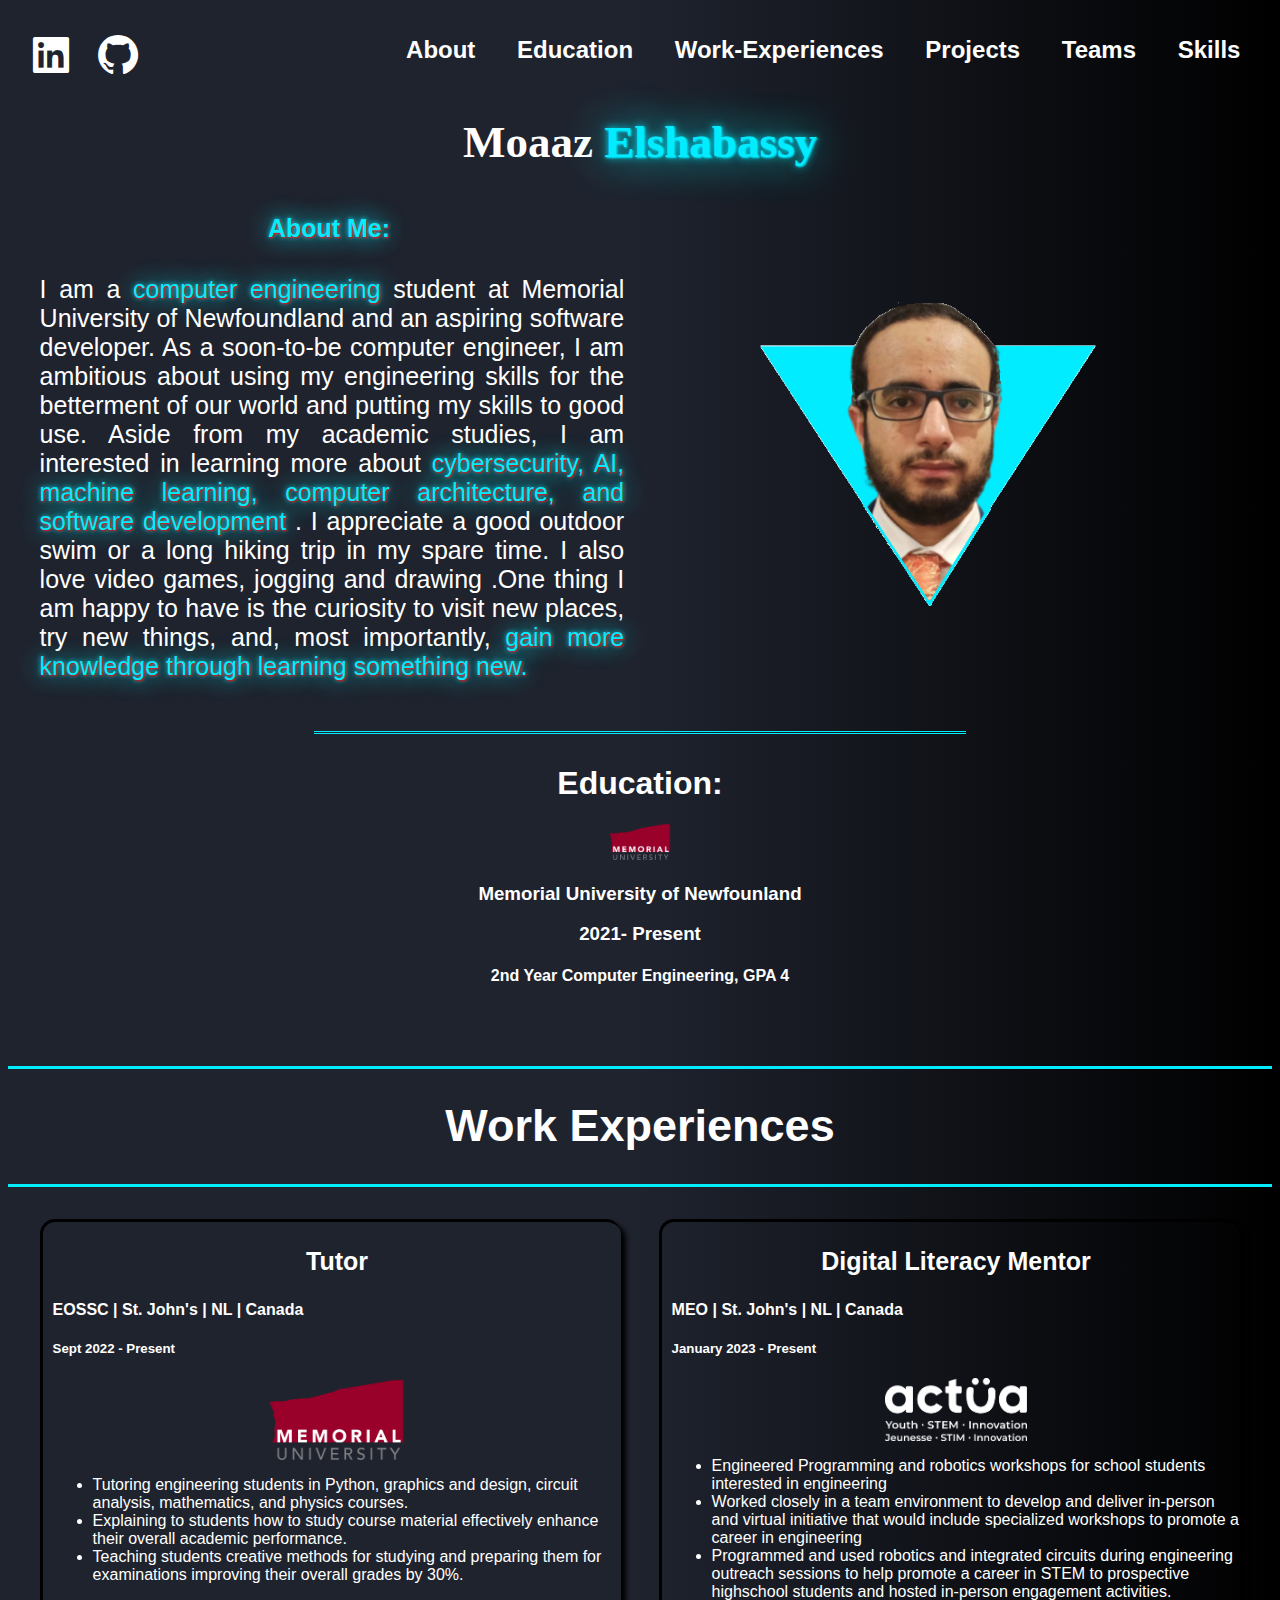
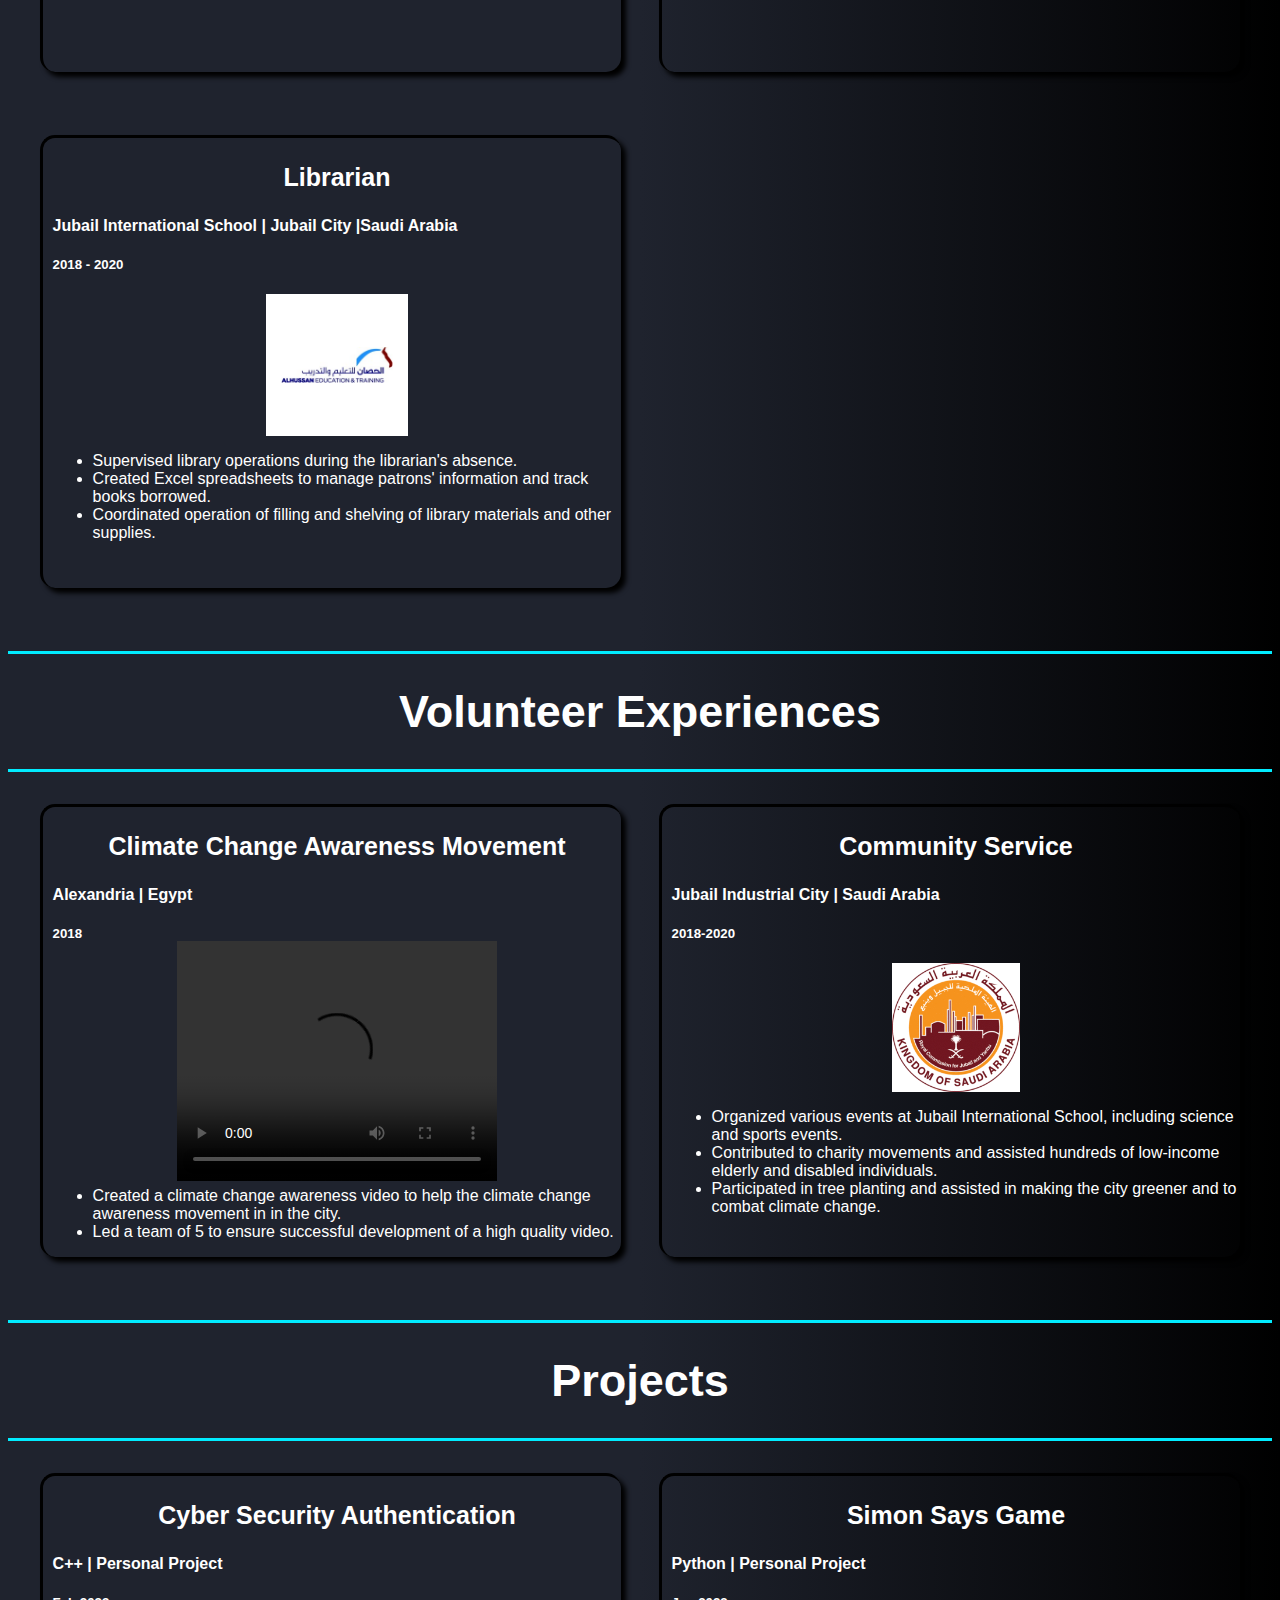
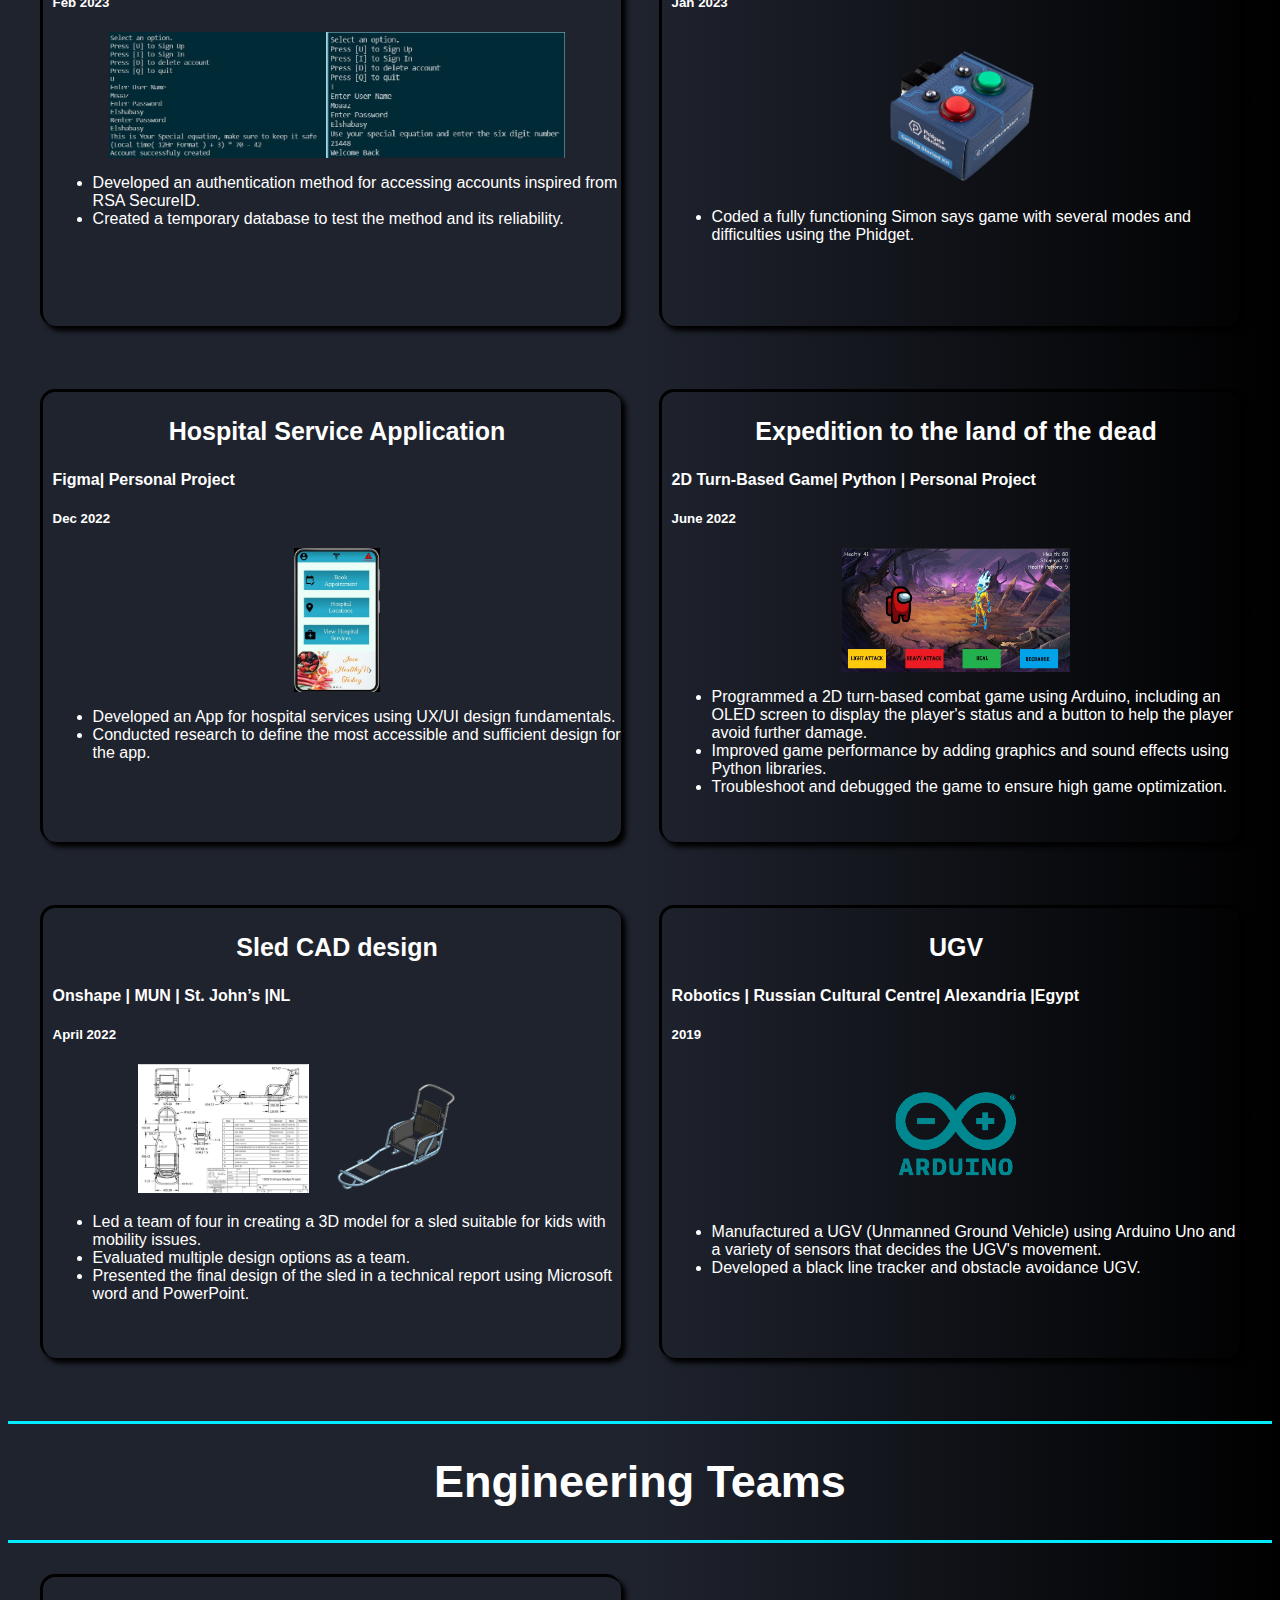
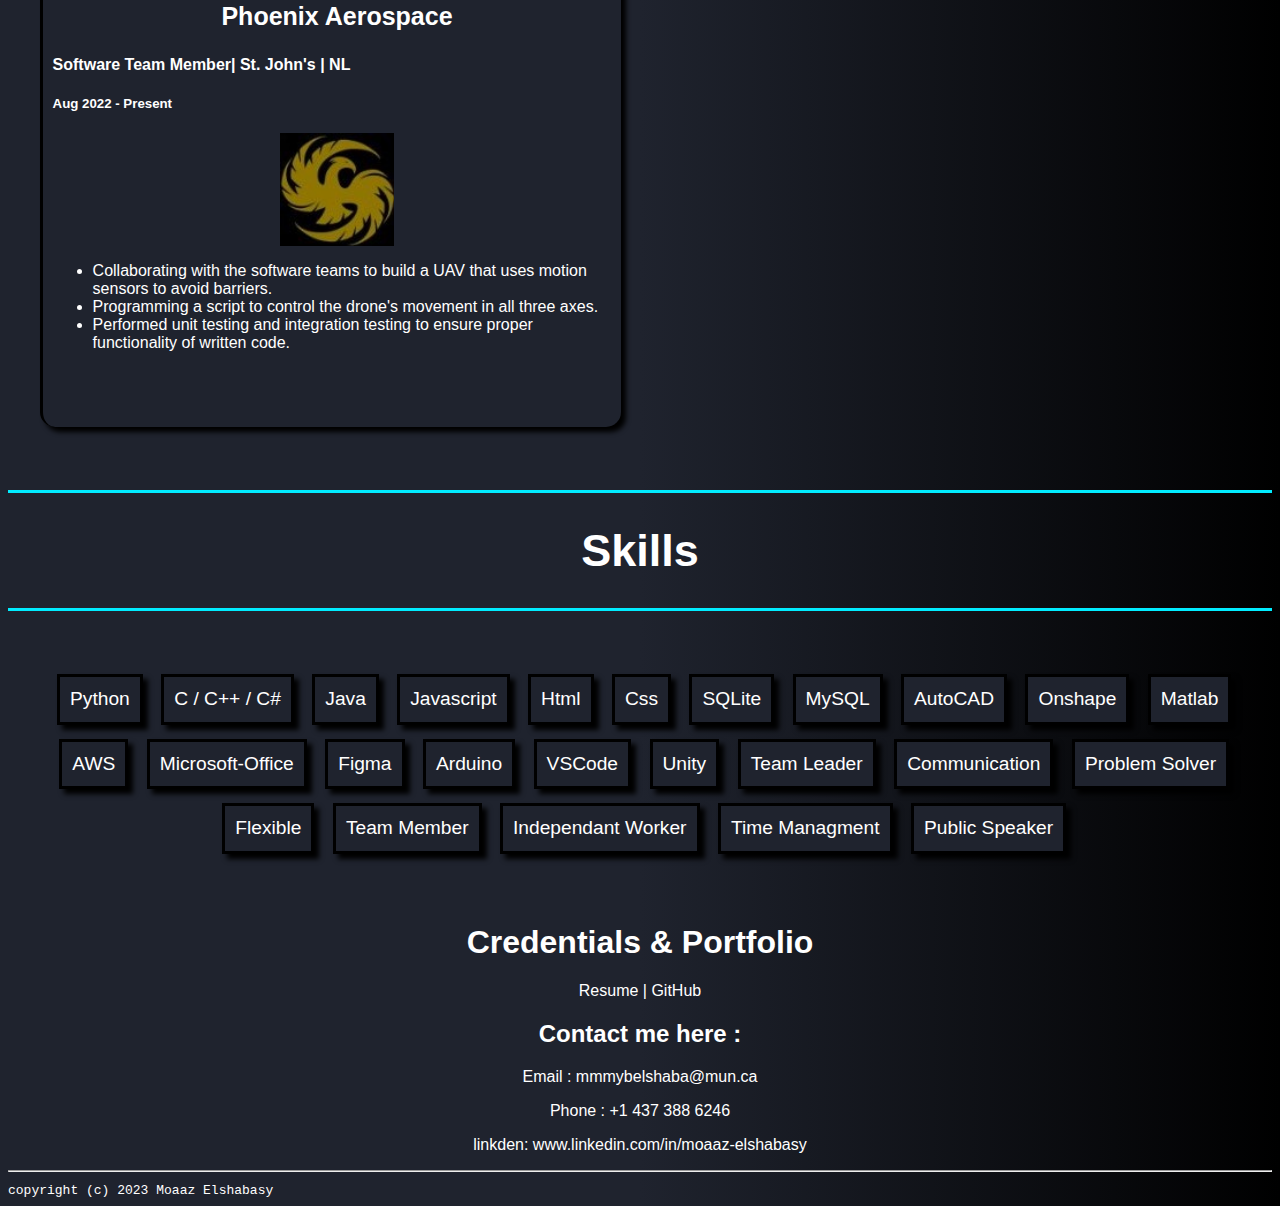
==== index.html @ 60019f4c "Update index.html" ====
<!doctype html>

<!-- this is a comment for human! -->

<html lang="en" style="border-top: 0;">


    <link href='https://unpkg.com/boxicons@2.1.4/css/boxicons.min.css' rel='stylesheet'>
    <link href='CSS/CSS.css' rel='stylesheet'>
     
  <head>
    <title > Moaaz Elshabasy's Portal </title>
    <link rel="icon" type="image/x-icon" href="Images/favicon.ico">
  </head>
  <body style="border: none; background-color: #1F232E; color : white; font-family: Arial, Helvetica, sans-serif;
background: rgb(31,35,46);
background: linear-gradient(90deg, rgba(31,35,46,1) 50%, rgba(0,0,0,1) 100%);
">
<!-- Top Bar Left-->
<div >
  
  <div>
<!-- Top Bar -->
    <div class ="Logo" style="text-align: center; padding-top: 0.5em; border-top: 1em; margin-bottom: 1em; ">
      <a href = "https://www.linkedin.com/in/moaaz-elshabasy-62a5ba222/"target="_blank"><i class='bx bxl-linkedin-square bx-lg' style= "float: left; padding-right: 1.5%; padding-left: 1.5%; padding-top: 1.2%"></i></a>
      <a href = "https://github.com/MoaazElshabasy"target="_blank"><i class='bx bxl-github bx-lg' style= "float: left; padding-top: 1.2%"></i></a>
      <h2 style = " float :right; color: white ; text-align: right; word-spacing: 35px; margin-right: 2.5%; line-height: 1.2;"><a href = "#about">About  </a> <a href = "#Education"> Education  </a> <a href = "#Work Experiences"> Work-Experiences  </a> <a href = "#Projects"> Projects  </a> <a href = "#Teams" > Teams  </a> <a href = "#skills" > Skills  </a></h2>

<!-- Name -->
    <h1 style="clear:right ;font-family: Garamond, serif; margin-top: 5%; padding-top: 2.5%; margin-bottom: 25px; font-size: 45px;"> Moaaz <span style = " color: #01ECFF ; text-shadow: 1px 1px 2px #01ECFF, 0 0 1em #01ECFF, 0 0 0.2em #01ECFF; ">Elshabassy</span> </h1>
<!-- About Me -->
  <div class ="cancel1" tyle="">
    <h2 id = "about" class ="Highlight" style=" text-align: center; font-size : 25px; margin-left: 10px; margin-bottom: 5%;  "> About Me:  </h2>
    <p  style="text-align: justify; padding-right: 2.5%; padding-left:5%; padding-bottom: 1em;  font-size: 25px; margin-top: 5px;"> I am a <span class = "Highlight">computer engineering </span> student at Memorial University of Newfoundland and an aspiring software developer. As a soon-to-be computer engineer, I am ambitious about using my engineering skills for the betterment of our world and putting my skills to good use. Aside from my academic studies, I am interested in learning more about <span class = "Highlight"> cybersecurity, AI, machine learning, computer architecture, and software development </span>. I appreciate a good outdoor swim or a long hiking trip in my spare time. I also love video games, jogging and drawing .One thing I am happy to have is the curiosity to visit new places, try new things, and, most importantly, <span class = "Highlight">gain more knowledge through learning something new.</span>      
    </p> </div>

  <div class = "cancel">
    <image class = "fly" src = "Images/Me5.png" width = "75%" alt = "Background" style ="padding-top: 10%; " >
</div>
<!-- Education -->
  <div class = "center2" style = "clear: left; margin-top: 100px; margin-bottom: 50px; border-top:  double #01ECFF;">
    <h1 id = "Education" >Education: </h1>
    <image src = "Images/L1.png" width = "10%" alt = "Work 1">
    <h3>Memorial University of Newfounland</h3>             
    <h3>2021- Present</h3>
    <h4>2nd Year Computer Engineering, GPA 4</h4>
  </div>

<!-- Work Experiences -->
    <div>
    <h1 class ="hd" id = "Work Experiences">Work Experiences</h1>

    <div class = "round TR" >
    <h3 class = "PT">Tutor</h3>
    <h4>EOSSC | St. John's | NL | Canada</h4>
    <h5>Sept 2022 - Present</h5>
    <image src = "Images/L1.png" width = "25%" alt = "Work 1" class = "center">
    <!--<image src = "Images/W2.jpg" width = "30%" alt = "Work 2">-->
      <ul>
        <li>Tutoring engineering students in Python, graphics and design, circuit analysis, mathematics, and physics courses.</li>
        <li>Explaining to students how to study course material effectively enhance their overall academic performance.</li>
        <li>Teaching students creative methods for studying and preparing them for examinations improving their overall grades by 30%.</li>
      </ul></div>
    <div class = "round TL">
    <h3 class = "PT" >Digital Literacy Mentor</h3>
    <h4> MEO | St. John's | NL | Canada</h4>
    <h5>January 2023 - Present</h5>
    <image  src = "Images/L2.png" width = "25%" alt = "Work 2" class = "center" >
      <ul>
        <li>Engineered Programming and robotics workshops for school students interested in engineering </li>
        <li>Worked closely in a team environment to develop and deliver in-person and virtual initiative that would include specialized workshops to promote a career in engineering</li>
        <li>Programmed and used robotics and integrated circuits during engineering outreach sessions to help promote a career in STEM to prospective highschool students and hosted in-person engagement activities.</li>

      </ul></div>
    <div class = "round R">
    <h3 class = "PT">Librarian</h3>
    <h4>Jubail International School | Jubail City |Saudi Arabia</h4>
    <h5>2018 - 2020</h5>
    <image  src = "Images/L3.png" width = "25%" alt = "Work 3 "  class = "center">
      <ul>
        <li>Supervised library operations during the librarian's absence.</li>
        <li>Created Excel spreadsheets to manage patrons' information and track books borrowed.</li>
        <li>Coordinated operation of filling and shelving of library materials and other supplies.</li>
      </ul></div></div>
      <div style="clear:left;">

    <h1 class = "hd" >Volunteer Experiences</h1>
    <div class = "round TR" >
    <h3 class = "PT"><a href = "https://youtu.be/lYtuIbypWok" target="_blank">Climate Change Awareness Movement</a></h3>
    <h4> Alexandria | Egypt</h4>
    <h5 style="margin-bottom: 0%;">2018</h5>
    
    <video class = "Vi center" width="320" height="240" controls  style="; margin-right: auto; margin-left: auto; margin-top: 0%;">
    <source src="Images/V1.mp4" type="video/mp4">
    <source src="Images/V1.ogg" type="video/ogg">
    Your browser does not support the video tag.
    </video>
    
      <ul style="margin-top: 1%; margin-right: 5px; margin-bottom: 0%;">
        <li>Created a climate change awareness video to help the climate change awareness movement in in the city.</li>
        <li>Led a team of 5 to ensure successful development of a high quality video.</li>
      </ul>
    </div>
    <div class = "round TL">
    <h3 class = "PT">Community  Service</h3>
    <h4>Jubail Industrial City | Saudi Arabia</h4>
    <h5>2018-2020</h5>
    <image src = "Images/V2.jpeg" width = "22.5%" alt = "Project 4" class = "center">
      <ul>
        <li>Organized various events at Jubail International School, including science and sports events.</li>
        <li>Contributed to charity movements and assisted hundreds of low-income elderly and disabled individuals.</li>
        <li>Participated in tree planting and assisted in making the city greener and to combat climate change.</li>
      </ul></div>
  </div>
    <h1 class = "hd" id = "Projects">Projects</h1>

    <div class = "round TR" >
    <h3 class = "PT"><a href = "https://github.com/MoaazElshabasy/Cyber-Security" target="_blank">Cyber Security Authentication</a></h3>
    <h4>C++ | Personal Project</h4>
    <h5>Feb 2023</h5>
      <image class = "center"src = "Images/P6.2.jpg" width = "80%" alt = "Project 6">
      <ul>
        <li>Developed an authentication method for accessing accounts inspired from RSA SecureID.</li>
        <li>Created a temporary database to test the method and its reliability.</li>
      </ul></div>

    <div class = "round TL">
    <h3 class = "PT"><a href = "https://github.com/MoaazElshabasy/General_Codes/blob/main/Simon%20Says%20Game.py" target="_blank">Simon Says Game</a></h3>
    <h4>Python | Personal Project</h4>
    <h5>Jan 2023</h5>
    <image src = "Images/P5.png" width = "50%" alt = "Project 4" class = "center">
    <!--<image src = "Images/P6.jpg" width = "30%" alt = "Project 3">-->
      <ul>
        <li>Coded a fully functioning Simon says game with several modes and difficulties using the Phidget.</li>
      </ul></div>
    <div class = "round R" >
    <h3 class = "PT"><a href = "https://www.figma.com/proto/oZxn7XmPi82n2C5DPDFpCK/App-1.1?node-id=32%3A59&starting-point-node-id=32%3A59" target="_blank">Hospital Service Application</a></h3>
    <h4>Figma| Personal Project</h4>
    <h5>Dec 2022</h5>
    <image src = "Images/P4.jpg" width = "15%" alt = "Project 4" class = "center">
      <p></p>
      <ul>
        <li>Developed an App for hospital services using UX/UI design fundamentals.</li>
        <li>Conducted research to define the most accessible and sufficient design for the app.</li>
      </ul></div>
    <div class = "round TL" >
    <h3 class = "PT"><a href = "https://github.com/MoaazElshabasy/Expedition-to-the-land-of-the-dead" target="_blank">Expedition to the land of the dead</a></h3>
    <h4>2D Turn-Based Game| Python | Personal Project</h4>
    <h5>June 2022</h5>
    <image src = "Images/P3.jpg" width = "40%" alt = "Project 3"class = "center"></image>
      <ul>
        <li>Programmed a 2D turn-based combat game using Arduino, including an OLED screen to display the player's status and a button to help the player avoid further damage.</li>
        <li>Improved game performance by adding graphics and sound effects using Python libraries.</li>
        <li>Troubleshoot and debugged the game to ensure high game optimization.</li>
      </ul></div>


     <div  class = "round R">
      <h3 class = "PT">Sled CAD design</h3>
    <h4>Onshape | MUN | St. John’s |NL</h4>
    <h5>April 2022</h5>
    <image style =" margin-left: 15% ;" src = "Images/P2.1.jpg" width = "30%" alt = "Project 2.1">
    <image  style =" margin-right: 15% ;" src = "Images/P2.2.png" width = "30%" alt = "Project 2.2">

      <ul>
        <li>Led a team of four in creating a 3D model for a sled suitable for kids with mobility issues.</li>
        <li>Evaluated multiple design options as a team.</li>
        <li>Presented the final design of the sled in a technical report using Microsoft word and PowerPoint.</li>
      </ul></div>

<div  class = "round TL">
      <h3 class = "PT"  >UGV</h3>
    <h4>Robotics | Russian Cultural Centre| Alexandria |Egypt</h4>
    <h5>2019</h5>
    <image class = "center" src = "Images/P1.png" width = "25%" alt = "Project 1">
      <ul>
        <li>Manufactured a UGV (Unmanned Ground Vehicle) using Arduino Uno and a variety of sensors that decides the UGV's movement.</li>
        <li>Developed a black line tracker and obstacle avoidance UGV.</li>
      </ul></div>

    
  
    <h1 class = "hd" id = "Teams">Engineering Teams</h1>
    <div class = "round TR" >
    <h3 class = "PT">Phoenix Aerospace</h3>
    <h4>Software Team Member| St. John's | NL</h4>
    <h5>Aug 2022 - Present</h5>
    <image class = "center" src = "Images/T1.jpg" width = "20%" alt = "Project 1">
      <ul>
        <li>Collaborating with the software teams to build a UAV that uses motion sensors to avoid barriers.</li>
        <li>Programming a script to control the drone's movement in all three axes.</li>
        <li>Performed unit testing and integration testing to ensure proper functionality of written code.</li>
      </ul>
</div></div>

<h1 class = "hd" id = "skills">Skills</h1>

    <div id = "skills"style="text-align: center; padding-top: 0.5em; border-top: 1em; margin-bottom: 1em; color: white ; text-align: centre;  margin-right: 2.5%; line-height: 1.8; ">
        <ul>
        <li>Python</li> 
      <li>C / C++ / C#</li>
      <li>Java</li>
      <li>Javascript</li>
      <li>Html</li>
      <li>Css</li>
      <li>SQLite</li>
      <li>MySQL</li>
      <li>AutoCAD</li>
      <li>Onshape</li>
      <li>Matlab</li>
      <li>AWS</li>
      <li>Microsoft-Office</li>
      <li>Figma</li>
      <li>Arduino</li>
      <li>VSCode</li>
      <li>Unity</li>
      <li>Team Leader</li>
      <li>Communication</li>
      <li>Problem Solver</li>
      <li>Flexible</li>
      <li>Team Member</li>
      <li>Independant Worker</li>
      <li>Time Managment</li>
      <li>Public Speaker</li> 
    </ul>
    </div>
  <div style="text-align: center;">
    <h1 style="clear:left; margin-top: 5%;" > Credentials & Portfolio</h1> 
    <p style="text-align:center;"> <a href="Images/Resume.pdf" target="_blank"  download ="MoaazResume" >Resume</a> | <a  href = "https://github.com/MoaazElshabasy"target="_blank" > GitHub </a> </p>
    <h2>Contact me here : </h2>
    <p>Email : <a href ="mailto: mmmybelshaba@mun.ca" target="_blank">mmmybelshaba@mun.ca</a></p>
    <p>Phone : +1 437 388 6246</p>
    <p>  linkden:<a href = "https://www.linkedin.com/in/moaaz-elshabasy-62a5ba222/"target="_blank"> www.linkedin.com/in/moaaz-elshabasy </a> </p> </div>
  </body>

  <footer>
    <hr>
    <code> copyright (c) 2023 Moaaz Elshabasy </code>
  </footer>

</html>
---- CSS/CSS.css ----
/* For Desktop View */
@media screen and (min-width: 1024px) {
.TR {
  float: left; 
  width: 45%;
  margin-left: 2.5%;
}

.TL{
  float: right; 
  width: 45%; 
  margin-left: 2.5%; 
  margin-right: 2.5%;
}

.R{
 clear: left; 
 float: left; 
 width: 45%; 
 margin-left: 2.5%;
}

.cancel{
  float:left;
  margin-left: 5%;
margin-right: auto;
   font-size: 25px; 
   padding-top: 5%
}
.cancel1{
  float:left; 
  width: 50%;
}
}

/* For Tablet View */
@media screen
and (max-device-width: 1024px) {
.TR {
  font-size: 150%;
  padding-bottom: 30%;
}

.TL{
  font-size: 150%;
  padding-bottom: 30%;
}

.R{
 font-size: 150%;
 padding-bottom: 30%;
}

.Vi{
  padding-top: 10%;
  height: 70%;
  width: 70%;
}
.cancel{
  clear:left;
  margin-left: auto;
margin-right: auto;
}
.cancel1{
  width: 100%;
}
}

/*/*  For Mobile Portrait View */
@media screen and (max-device-width: 480px)
and (orientation: portrait) {

}

/* For Mobile Landscape View */
@media screen and (max-device-width: 640px)
and (orientation: landscape) {
video.resize{
  width: 25%;
  height: 25%;
}
}

/* For Mobile Phones Portrait or Landscape View */
@media screen and (max-device-width: 640px) {
video.resize{
  width: 25%;
  height: 25%;
}
}

/* For iPhone 4 Portrait or Landscape View */
@media screen and (min-device-width: 320px)
and (-webkit-min-device-pixel-ratio: 2) {
video.resize{
  width: 25%;
  height: 25%;
}
}

/* For iPhone 5 Portrait or Landscape View */
@media (device-height: 568px) and (device-width: 320px)
and (-webkit-min-device-pixel-ratio: 2) {
video.resize{
  width: 25%;
  height: 25%;
}
}

/* For iPhone 6 and 6 plus Portrait or Landscape View */
@media (min-device-height: 667px) and (min-device-width: 375px)
and (-webkit-min-device-pixel-ratio: 3) {
video.resize{
  width: 25%;
  height: 25%;
}
}
.specail {
border-radius: 10px;
display: table;
margin: 2px auto 2px auto;
padding: 3px;
font-size: 24px;
}

a {
color: white;
text-decoration: none;
}

a:hover{
color: #01ECFF;
text-shadow: 1px 1px 2px red, 0 0 1em #01ECFF, 0 0 0.2em #01ECFF;
}

.PT{
font-size: 25px;
text-align: center;
}

.hd{
/* box-shadow: -1px -20px 24px -2px rgba(1,236,255,0.32);*/
/*font-family:  fantasy;*/
border-top: solid #01ECFF;
border-bottom: solid #01ECFF;
box-sizing: content-box;
width: 100%;
color: White ; 
/*text-shadow: 1px 1px 2px red, 0 0 1em #01ECFF, 0 0 0.2em #01ECFF;*/ 
text-align: center; 
margin-bottom: 2.5%;
margin-top: 2.5%;
padding-bottom: 2.5%;
padding-top: 2.5%;
font-size: 45px;
clear:LEFT;  
 
}

.round{
border-radius: 15px ;
height: 450px; 
/*box-shadow: 0px 1px 0px #01ECFF; 
border-top: solid #01ECFF ;*/
box-shadow: 5px 5px 5px black;
border-color: black;
border-top: solid black;
border-left: solid black;
padding-left:10px;
margin-bottom: 5%;
text-align: left;
}

.round:hover{
box-shadow: 0px 1px 1px #01ECFF;
}


.round1{
border-radius: 15px ;
padding: 5px;
height:auto; 
width: 120px;
box-shadow: 0px 5px 5px #01ECFF; 
border-top: solid #01ECFF ;
}

.round1:hover{
color: #01ECFF;
text-shadow: 1px 1px 2px red, 0 0 1em #01ECFF, 0 0 0.2em #01ECFF;
}

.sk{ 
text-shadow: 1px 1px 2px #01ECFF, 0 0 1em #01ECFF, 0 0 0.2em #01ECFF; 
text-align: center;
font-size: 25px;
float: left; 
margin-right:2.5%; 
margin-left:2.5%
}

.center {
display: block;
margin-left: auto;
margin-right: auto;

}

.center2 {
text-align: center;
margin: auto;
width: 50%;
padding: 10px;
}

#skills li {
    display: inline-block;
    margin: 7px;
    padding: 5px 10px;
    color: white;
    background: #1F232E;
    list-style: none;
    cursor: default;
    font-size: 1.2em;
    border: solid black;
    box-shadow: 5px 5px 5px black;
}

.Highlight{
  
  color: #01ECFF ; text-shadow: 1px 1px 2px red, 0 0 1em #01ECFF, 0 0 0.2em #01ECFF;
}
.fly{
  animation: floatImage 4s ease-in-out infinite;
}

@keyframes floatImage{
  0%{
    transform: translateY(0);
  }
  50%{
    transform: translateY(-24px);
  }
  100%{
    transform: translateY(0);
  }
}
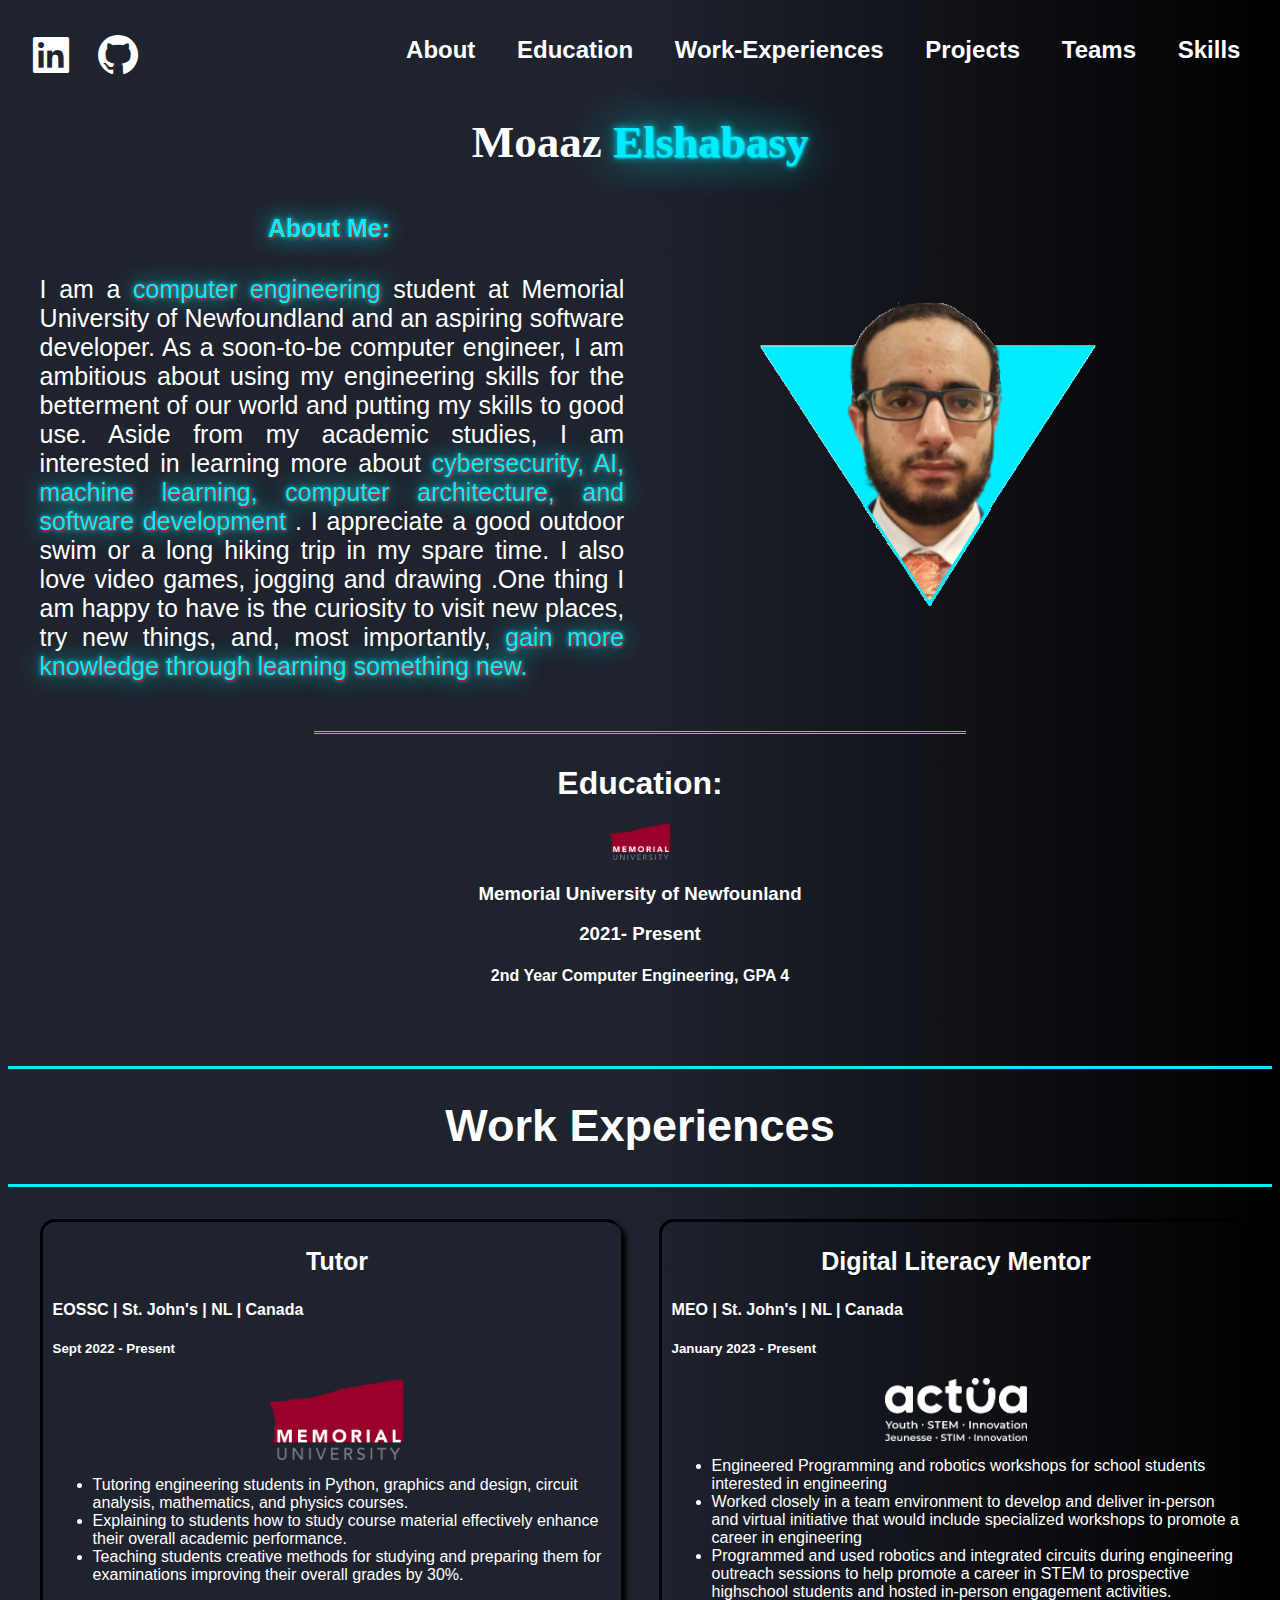
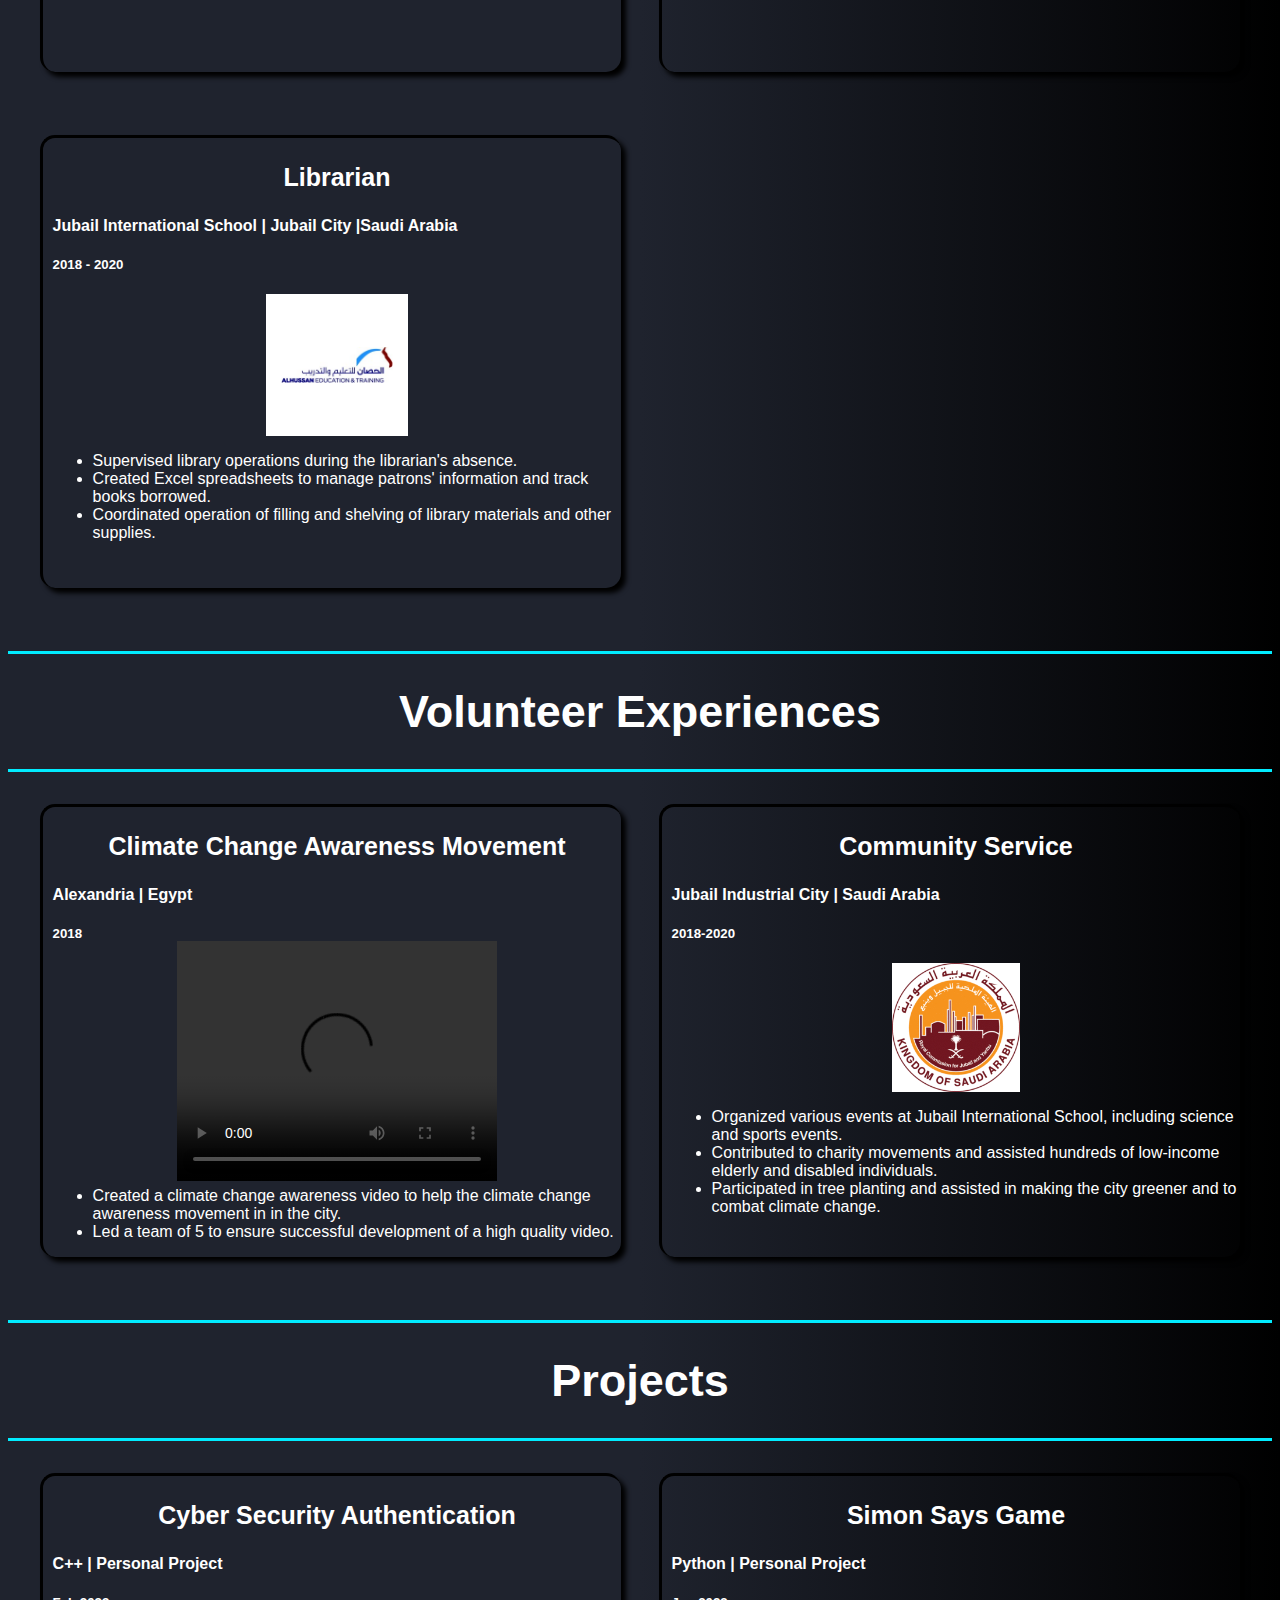
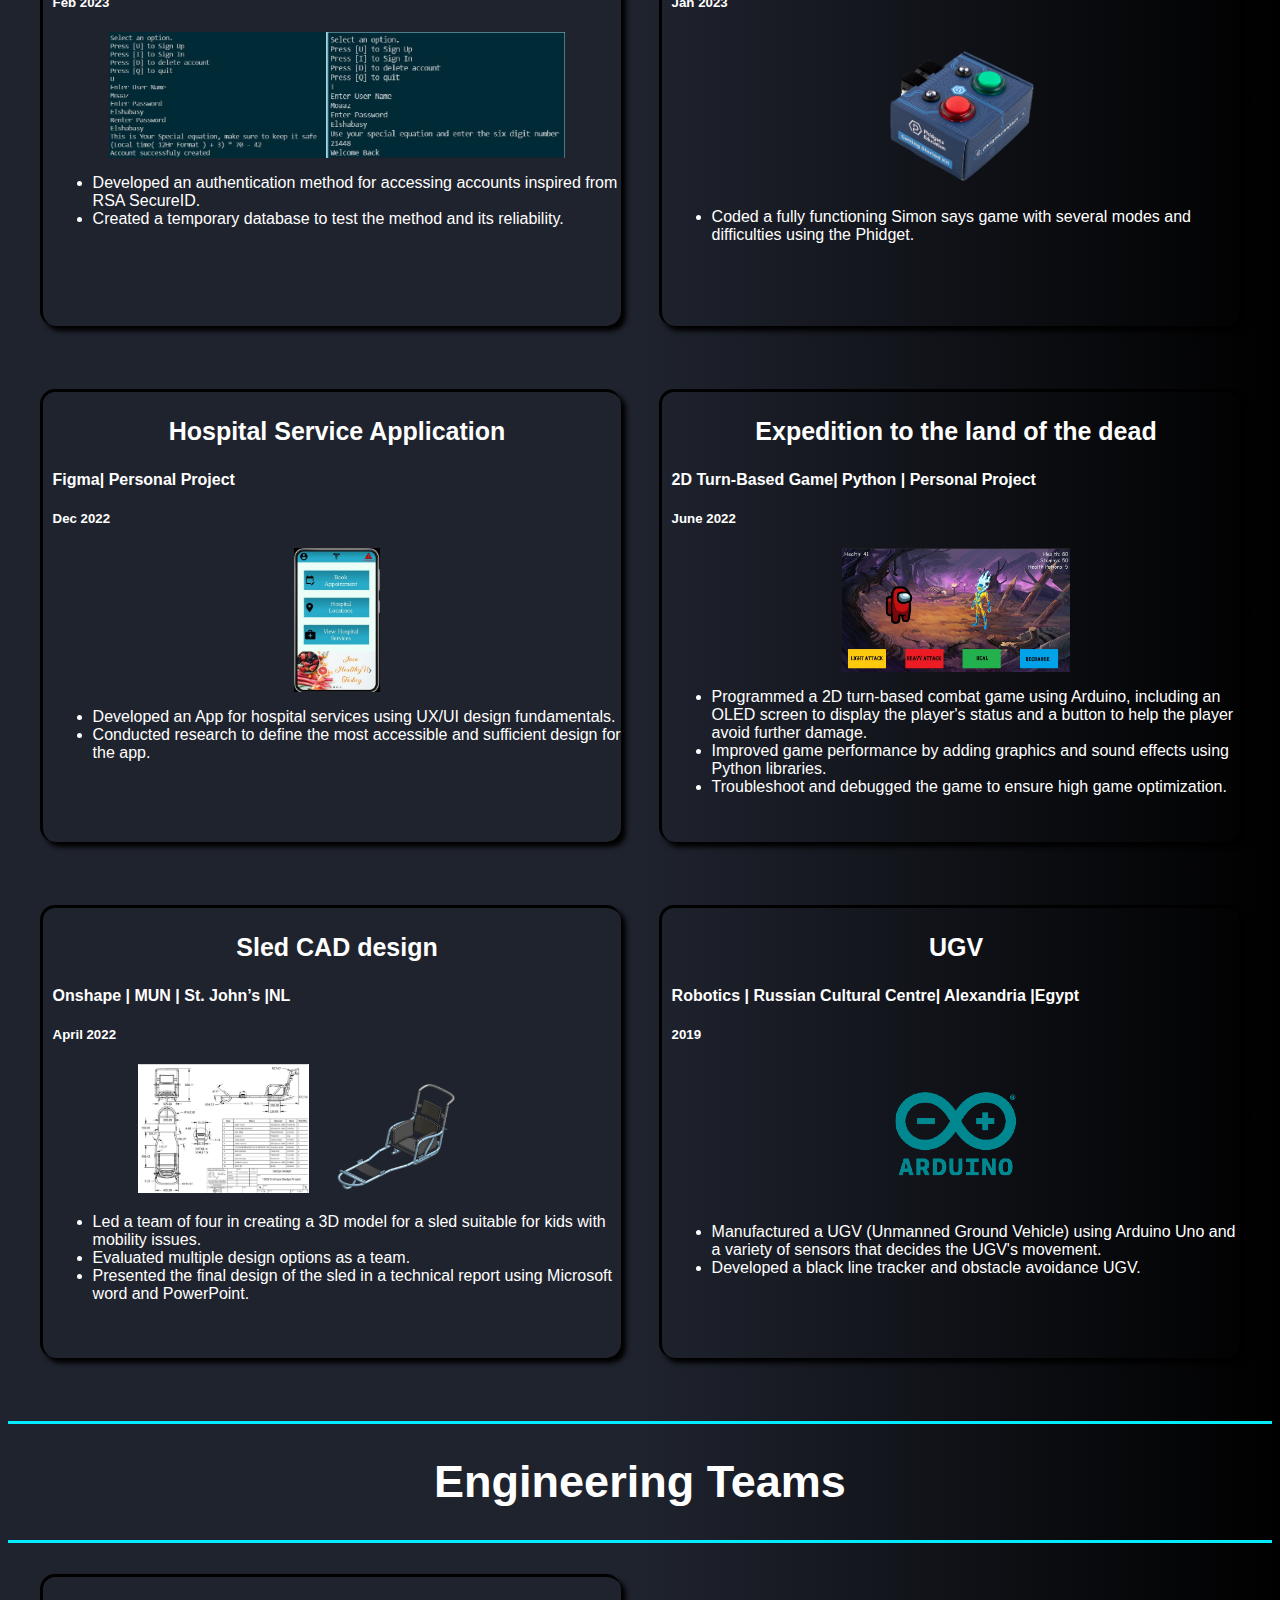
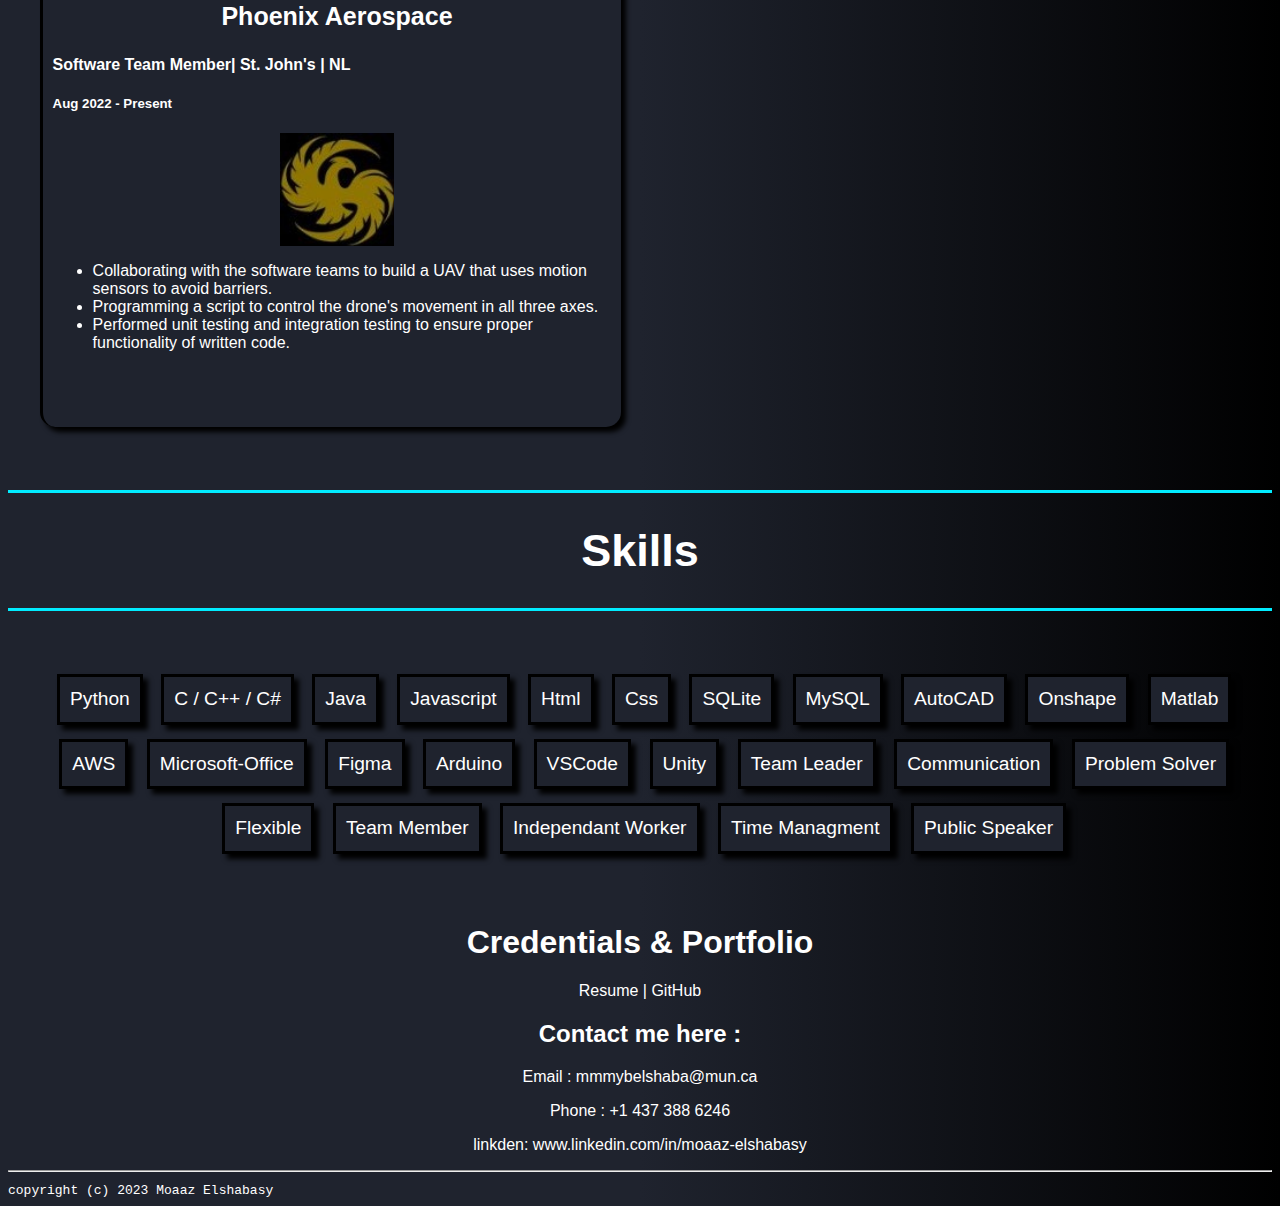
==== commit a143c7bd: "Update index.html" ====
--- a/index.html
+++ b/index.html
@@ -27,7 +27,7 @@
       <h2 style = " float :right; color: white ; text-align: right; word-spacing: 35px; margin-right: 2.5%; line-height: 1.2;"><a href = "#about">About  </a> <a href = "#Education"> Education  </a> <a href = "#Work Experiences"> Work-Experiences  </a> <a href = "#Projects"> Projects  </a> <a href = "#Teams" > Teams  </a> <a href = "#skills" > Skills  </a></h2>
 
 <!-- Name -->
-    <h1 style="clear:right ;font-family: Garamond, serif; margin-top: 5%; padding-top: 2.5%; margin-bottom: 25px; font-size: 45px;"> Moaaz <span style = " color: #01ECFF ; text-shadow: 1px 1px 2px #01ECFF, 0 0 1em #01ECFF, 0 0 0.2em #01ECFF; ">Elshabassy</span> </h1>
+    <h1 style="clear:right ;font-family: Garamond, serif; margin-top: 5%; padding-top: 2.5%; margin-bottom: 25px; font-size: 45px;"> Moaaz <span style = " color: #01ECFF ; text-shadow: 1px 1px 2px #01ECFF, 0 0 1em #01ECFF, 0 0 0.2em #01ECFF; ">Elshabasy</span> </h1>
 <!-- About Me -->
   <div class ="cancel1" tyle="">
     <h2 id = "about" class ="Highlight" style=" text-align: center; font-size : 25px; margin-left: 10px; margin-bottom: 5%;  "> About Me:  </h2>
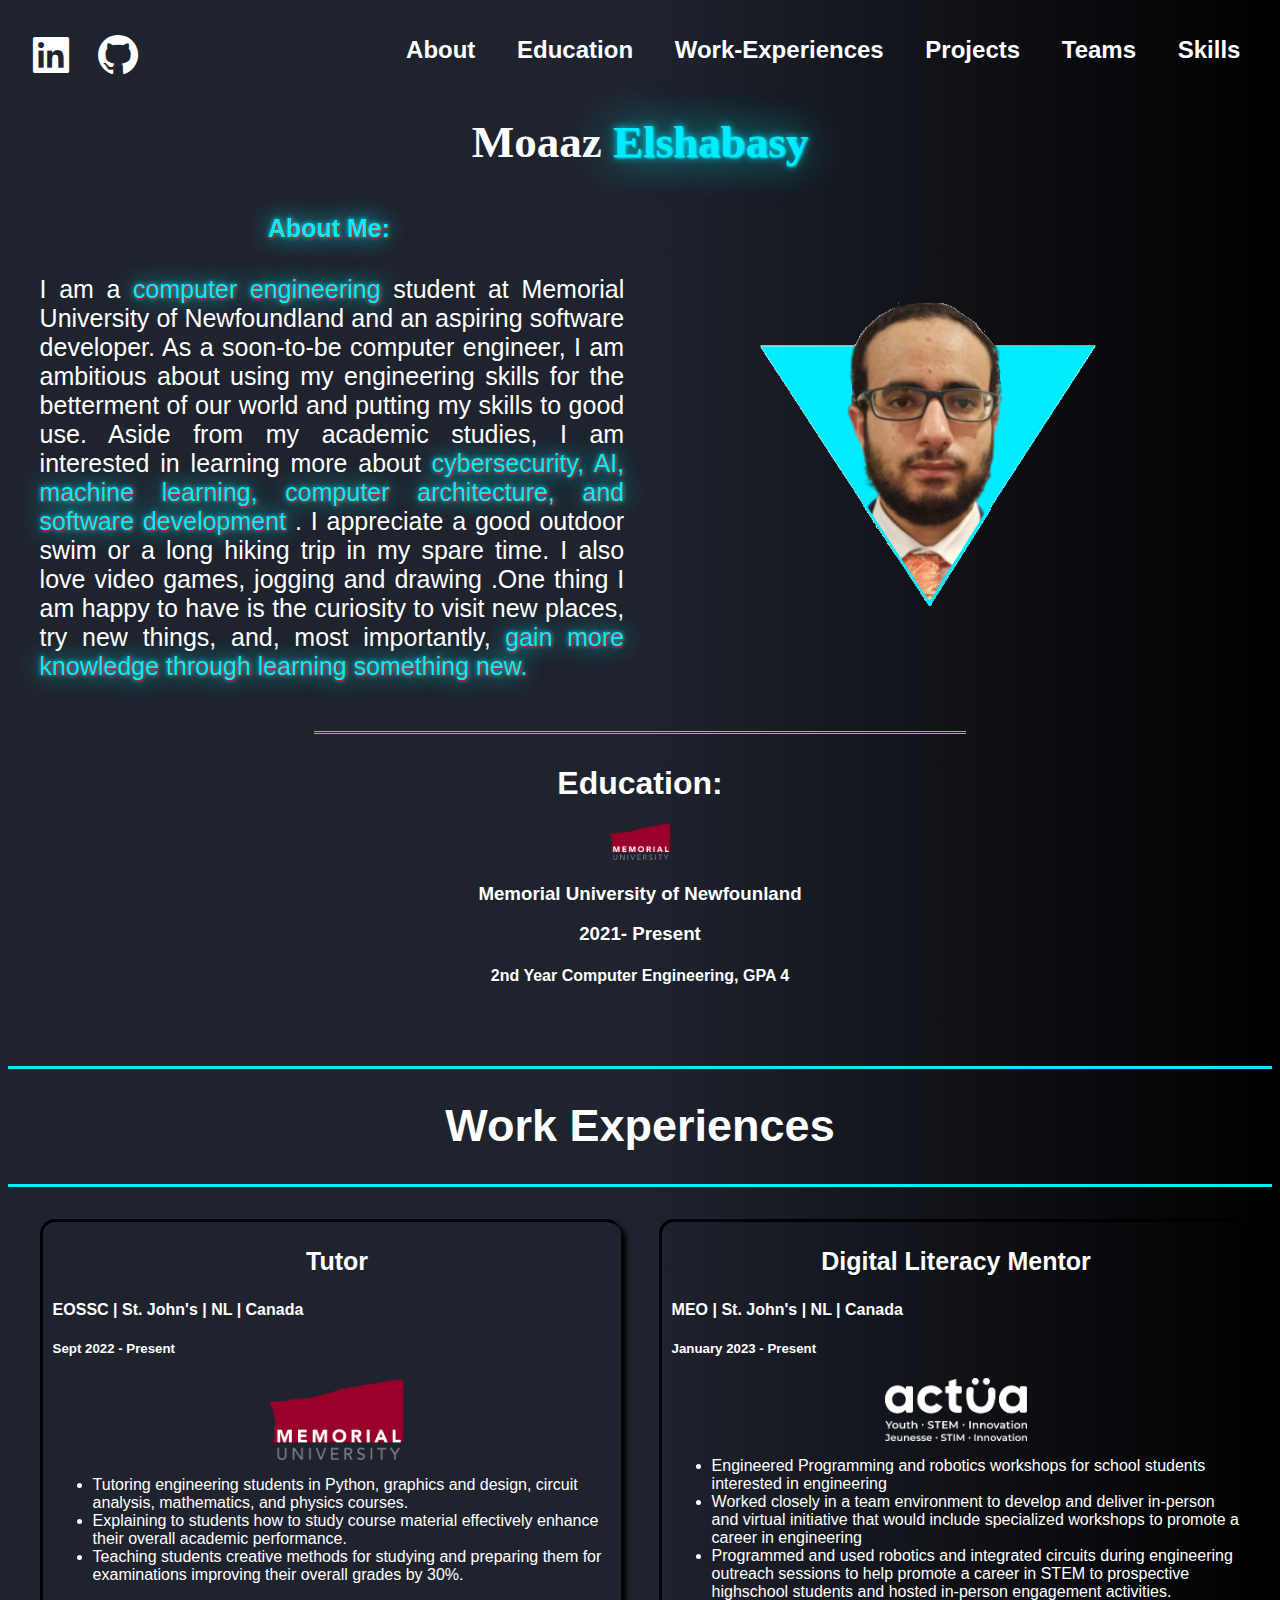
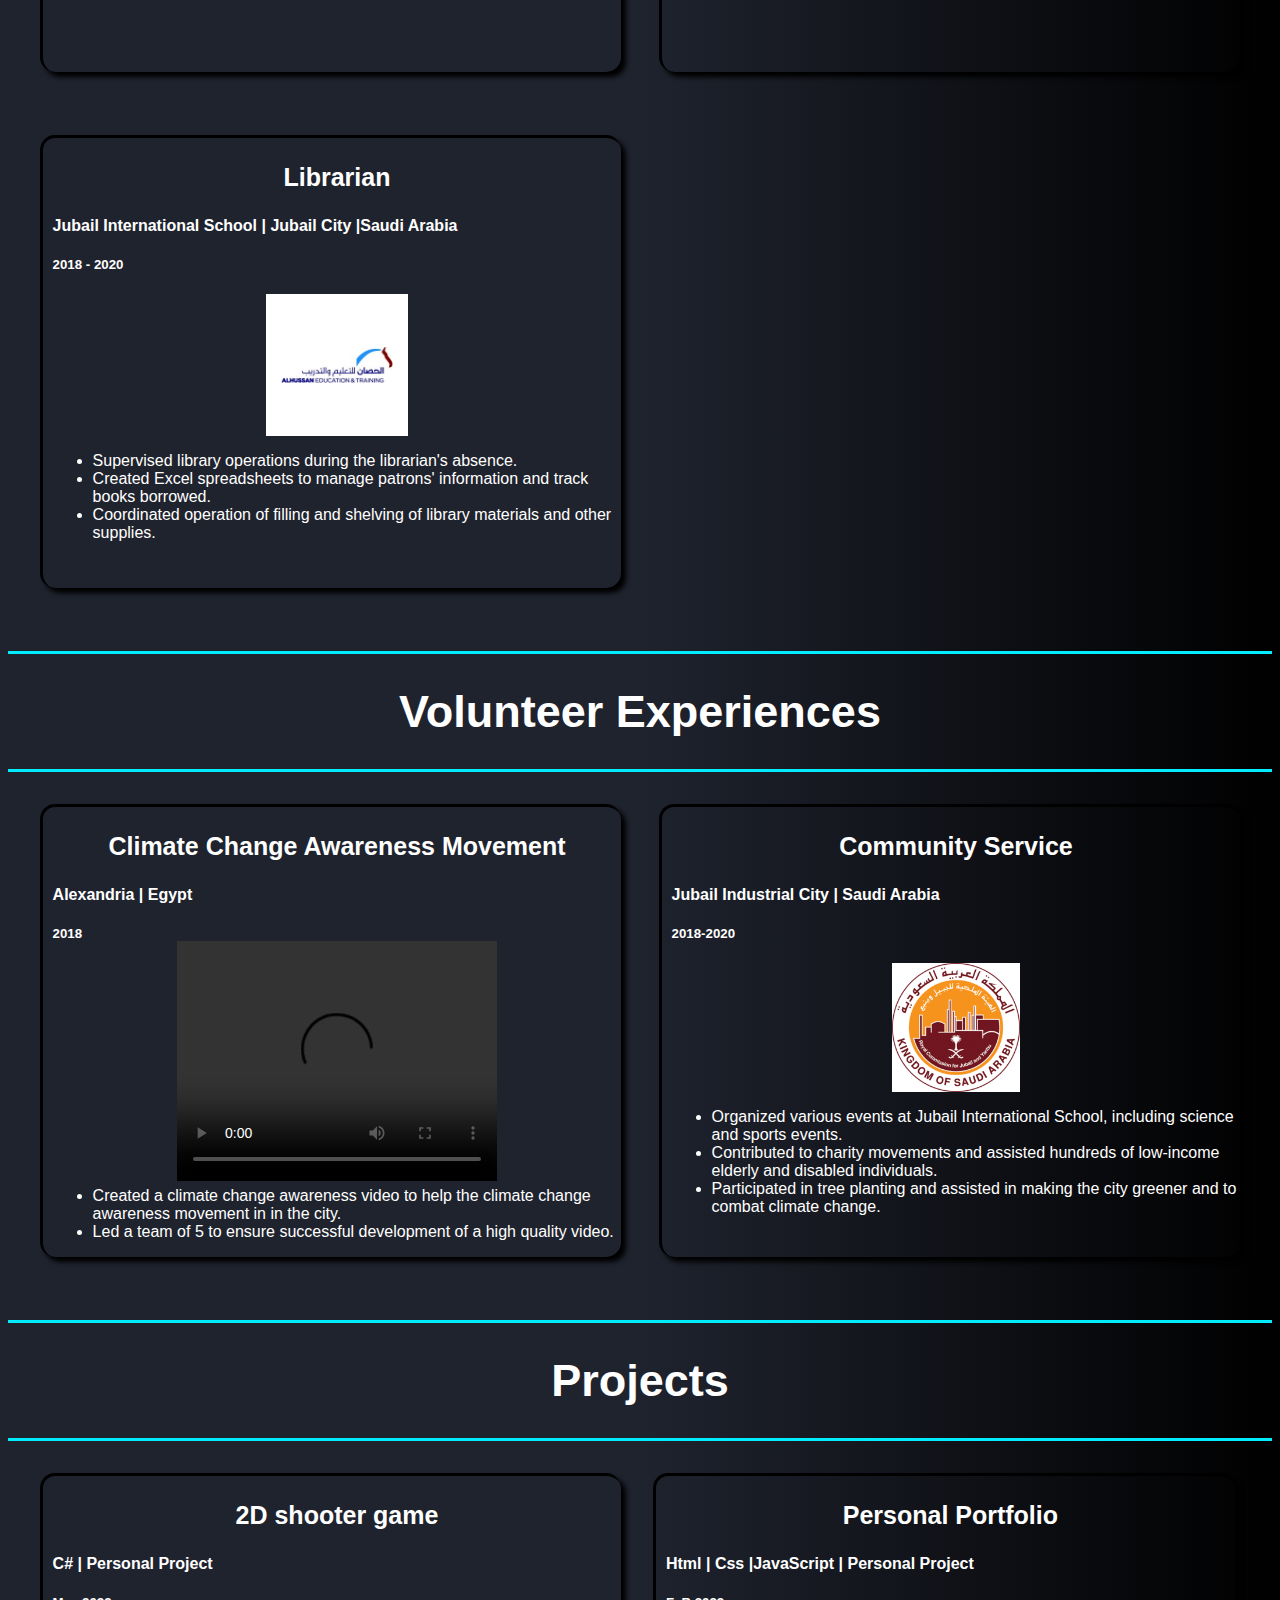
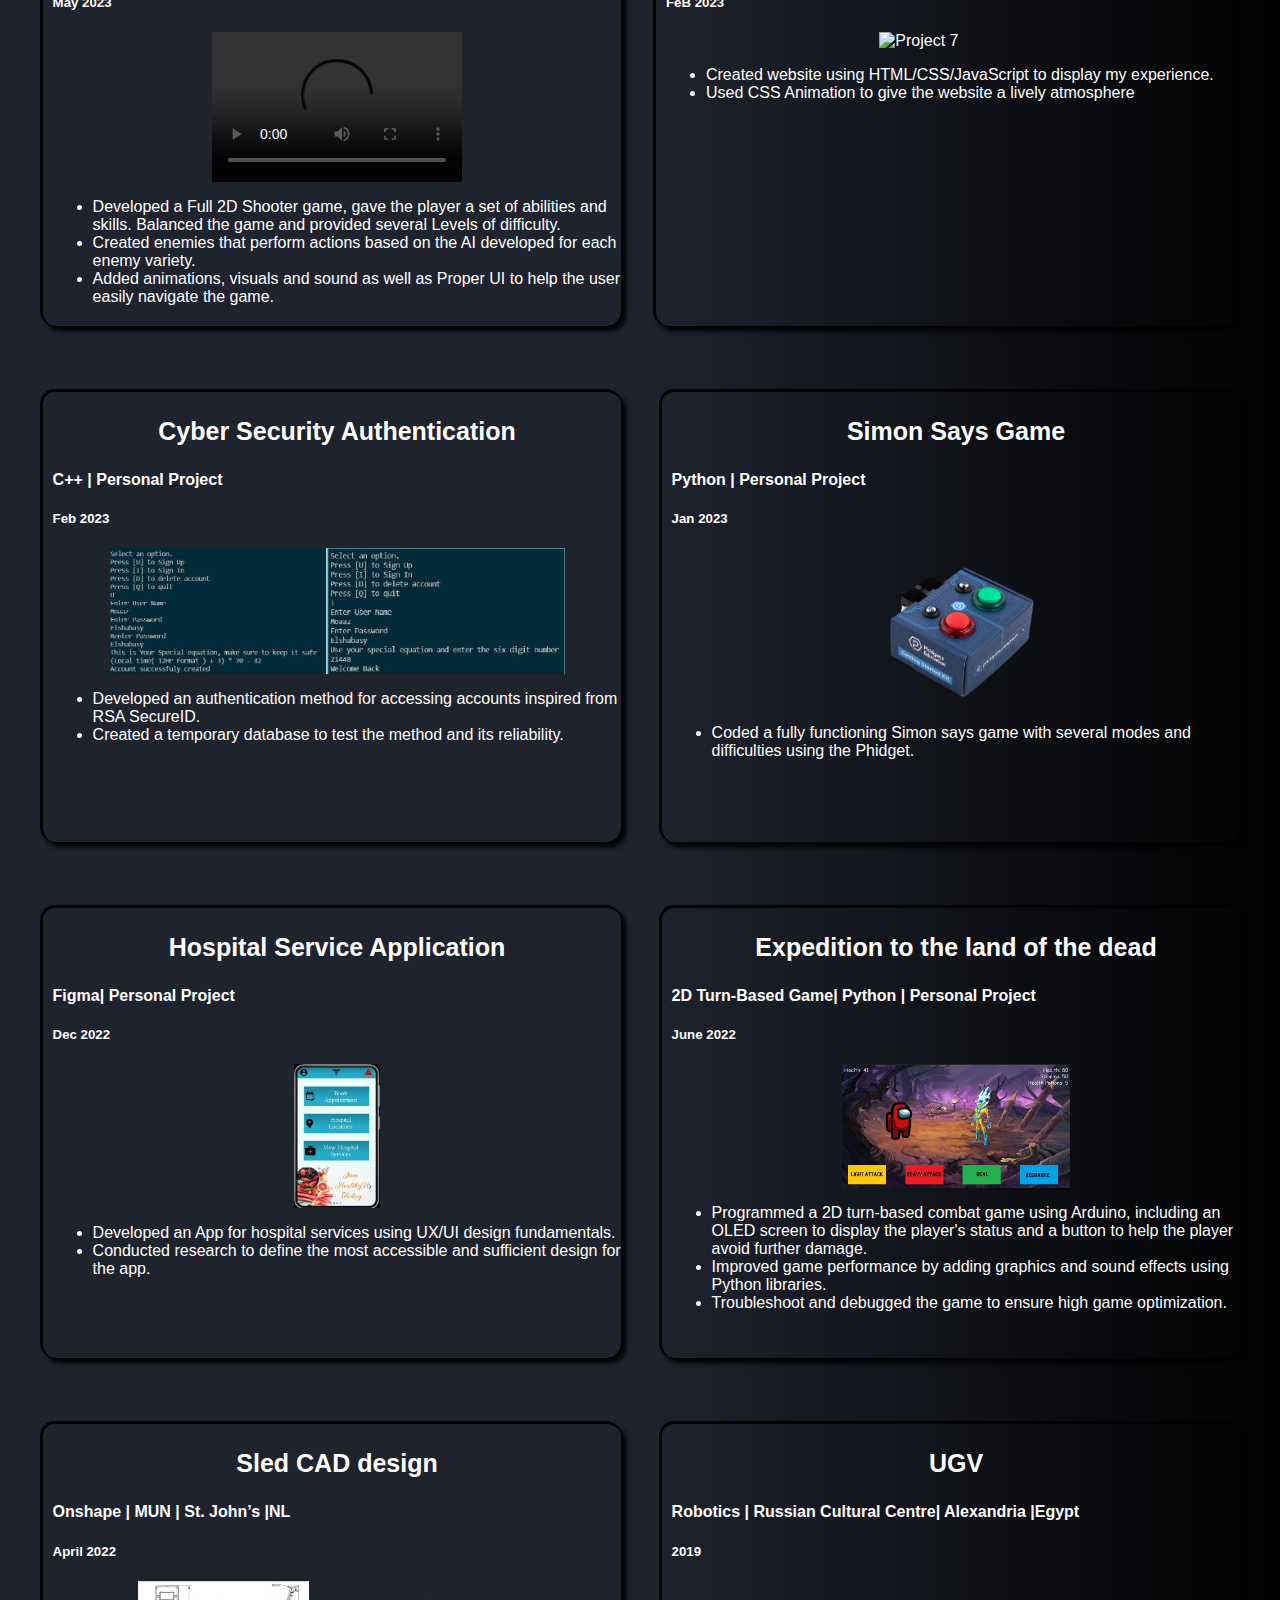
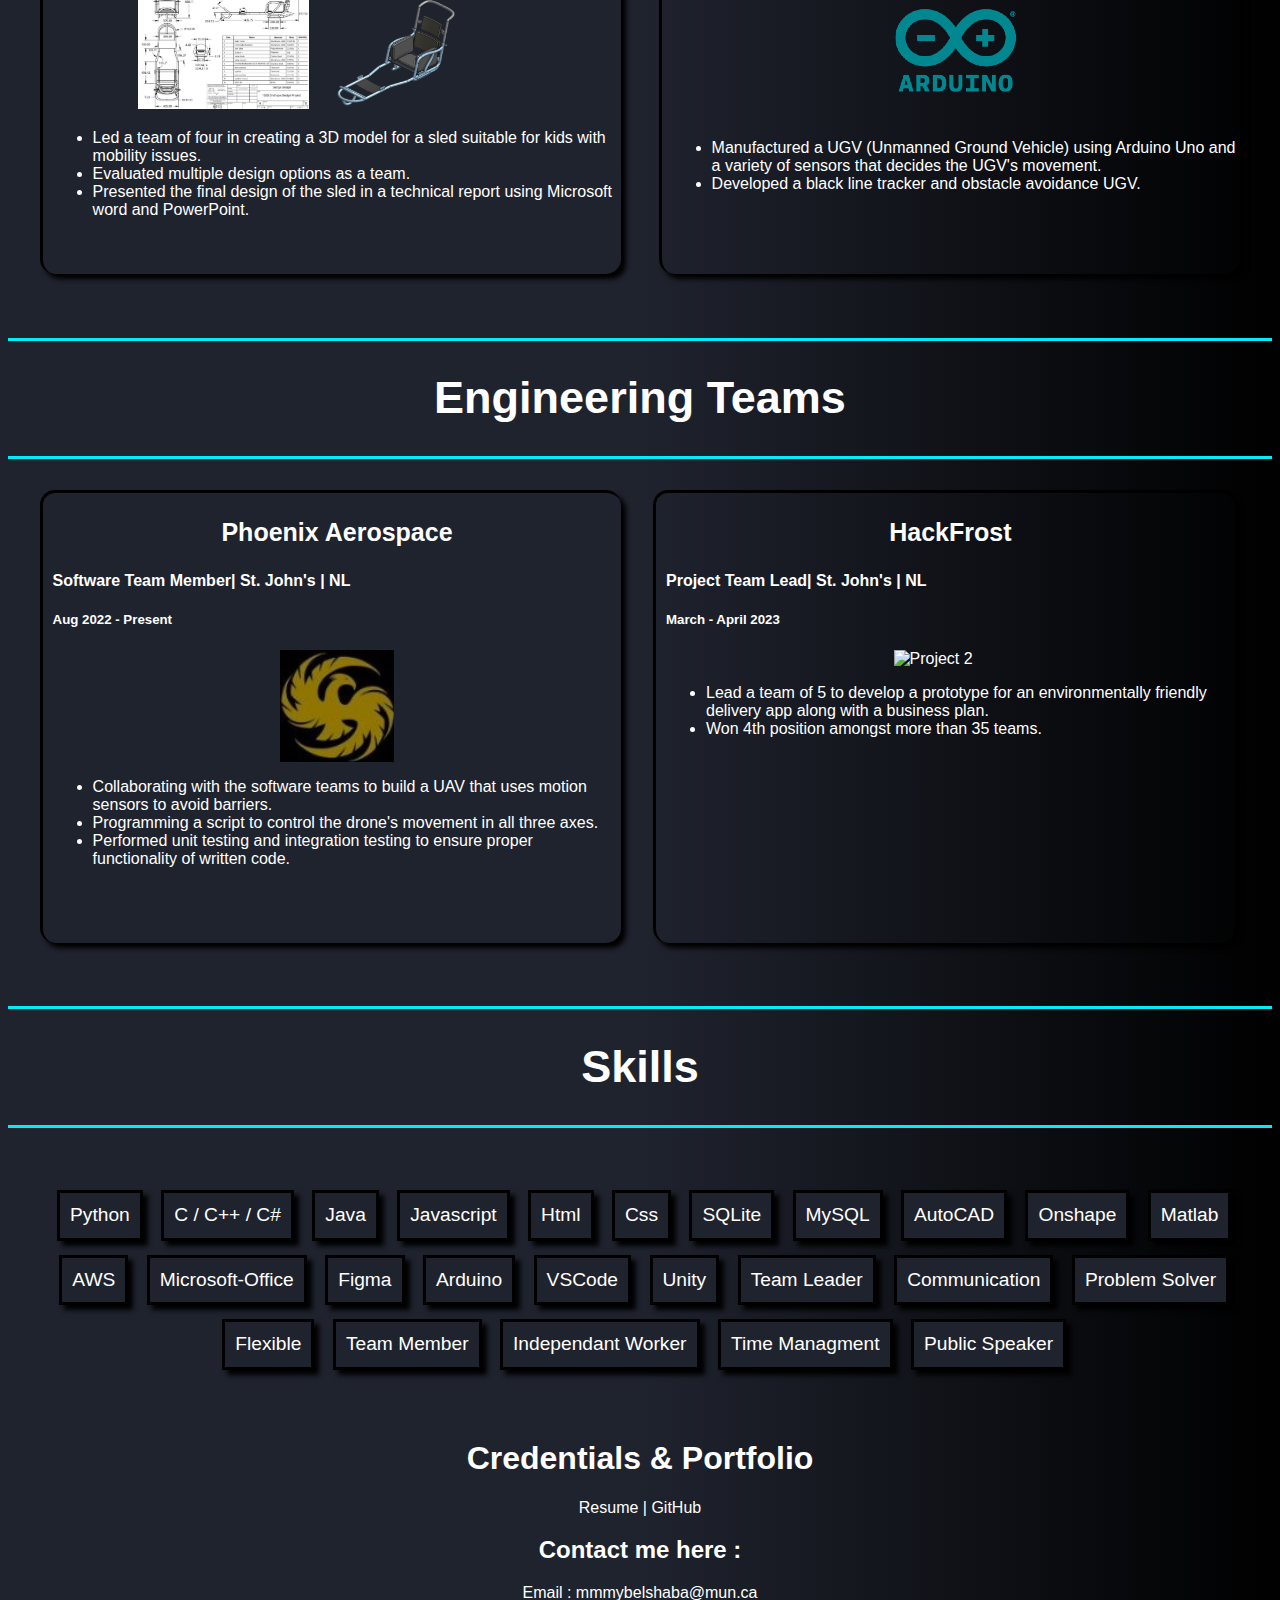
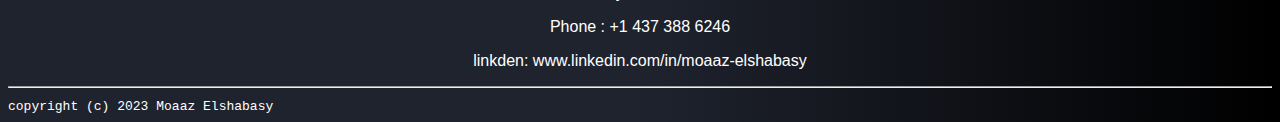
==== commit 061525a5: "Add files via upload" ====
--- a/index.html
+++ b/index.html
@@ -7,7 +7,6 @@
 
     <link href='https://unpkg.com/boxicons@2.1.4/css/boxicons.min.css' rel='stylesheet'>
     <link href='CSS/CSS.css' rel='stylesheet'>
-     
   <head>
     <title > Moaaz Elshabasy's Portal </title>
     <link rel="icon" type="image/x-icon" href="Images/favicon.ico">
@@ -115,6 +114,32 @@
     <h1 class = "hd" id = "Projects">Projects</h1>
 
     <div class = "round TR" >
+    <h3 class = "PT"><a href = "https://drive.google.com/drive/folders/1bDaMM6xmsfyiX9UUAo2ruOCX7XI1Iwlt?usp=sharing" target="_blank">2D shooter game </a></h3>
+    <h4>C# | Personal Project</h4>
+    <h5>May 2023</h5>
+      <video class = "Vi center" width="250" height="150" controls  style="; margin-right: auto; margin-left: auto; margin-top: 0%;">
+    <source src="Images/V2.mp4" type="video/mp4">
+    <source src="Images/V2.ogg" type="video/ogg">
+    Your browser does not support the video tag.
+    </video>
+      <ul>
+        <li>Developed a Full 2D Shooter game, gave the player a set of abilities and skills. Balanced the game and provided several Levels of difficulty.</li>
+        <li>Created enemies that perform actions based on the AI developed for each enemy variety.</li>
+        <li>Added animations, visuals and sound as well as Proper UI to help the user easily navigate the game.</li>
+      </ul></div>
+
+      <div class = "round TR" >
+    <h3 class = "PT">Personal Portfolio</h3>
+    <h4>Html | Css |JavaScript | Personal Project</h4>
+    <h5>FeB 2023</h5>
+      <image class = "center"src = "Images/P7.png" width = "25%" alt = "Project 7">
+      <ul>
+        <li>Created website using HTML/CSS/JavaScript to display my experience.</li>
+        <li>Used CSS Animation to give the website a lively atmosphere</li>
+        
+      </ul></div>
+
+    <div class = "round TR" >
     <h3 class = "PT"><a href = "https://github.com/MoaazElshabasy/Cyber-Security" target="_blank">Cyber Security Authentication</a></h3>
     <h4>C++ | Personal Project</h4>
     <h5>Feb 2023</h5>
@@ -192,6 +217,17 @@
         <li>Performed unit testing and integration testing to ensure proper functionality of written code.</li>
       </ul>
 </div></div>
+<div class = "round TR" >
+    <h3 class = "PT">HackFrost</h3>
+    <h4>Project Team Lead| St. John's | NL</h4>
+    <h5>March - April 2023</h5>
+    <image class = "center" src = "Images/T2.png" width = "20%" alt = "Project 2">
+      <ul>
+        <li>Lead a team of 5 to develop a prototype for an environmentally friendly delivery app along with a business plan.</li>
+        <li>Won 4th position amongst more than 35 teams.</li>
+      </ul>
+</div></div>
+
 
 <h1 class = "hd" id = "skills">Skills</h1>
 
@@ -226,7 +262,7 @@
     </div>
   <div style="text-align: center;">
     <h1 style="clear:left; margin-top: 5%;" > Credentials & Portfolio</h1> 
-    <p style="text-align:center;"> <a href="Images/Resume.pdf" target="_blank"  download ="MoaazResume" >Resume</a> | <a  href = "https://github.com/MoaazElshabasy"target="_blank" > GitHub </a> </p>
+    <p style="text-align:center;"> <a href="Images/Resume.pdf" target="_blank"  download ="MoaazResumeV10" >Resume</a> | <a  href = "https://github.com/MoaazElshabasy"target="_blank" > GitHub </a> </p>
     <h2>Contact me here : </h2>
     <p>Email : <a href ="mailto: mmmybelshaba@mun.ca" target="_blank">mmmybelshaba@mun.ca</a></p>
     <p>Phone : +1 437 388 6246</p>
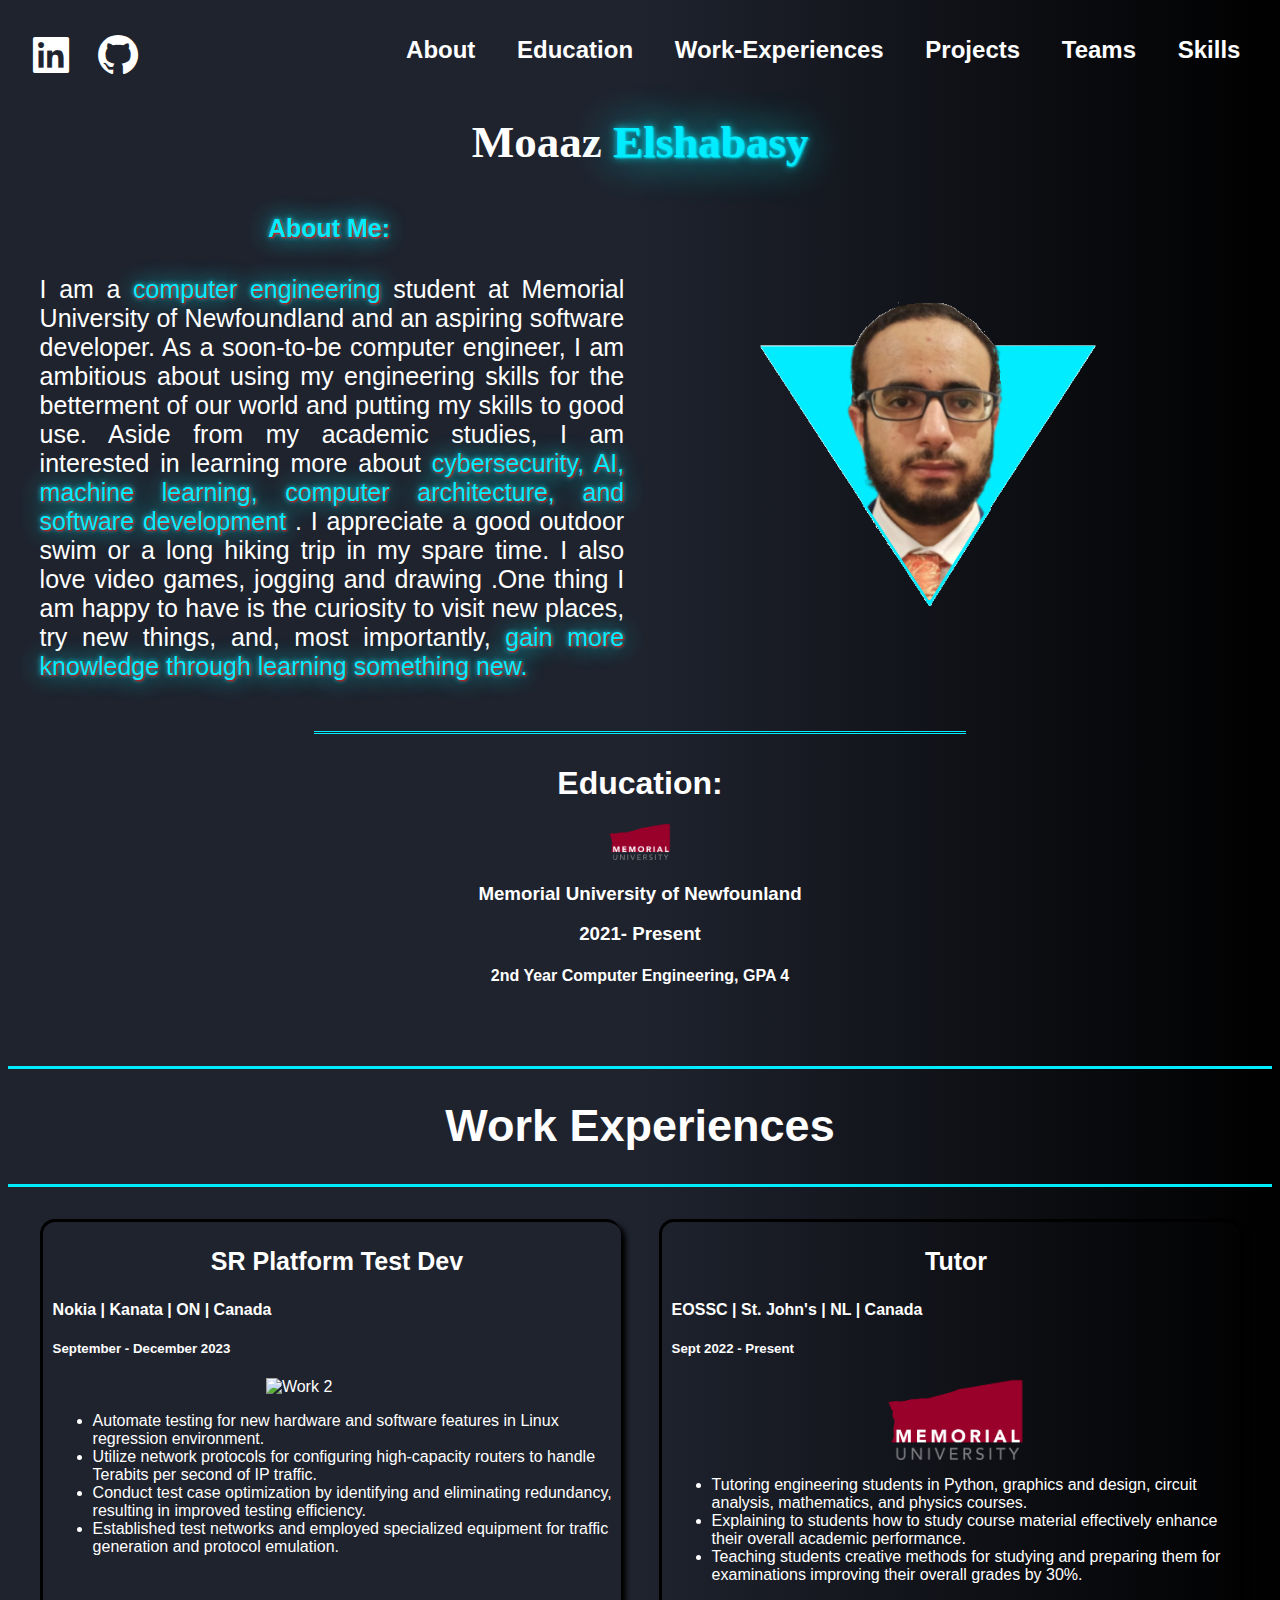
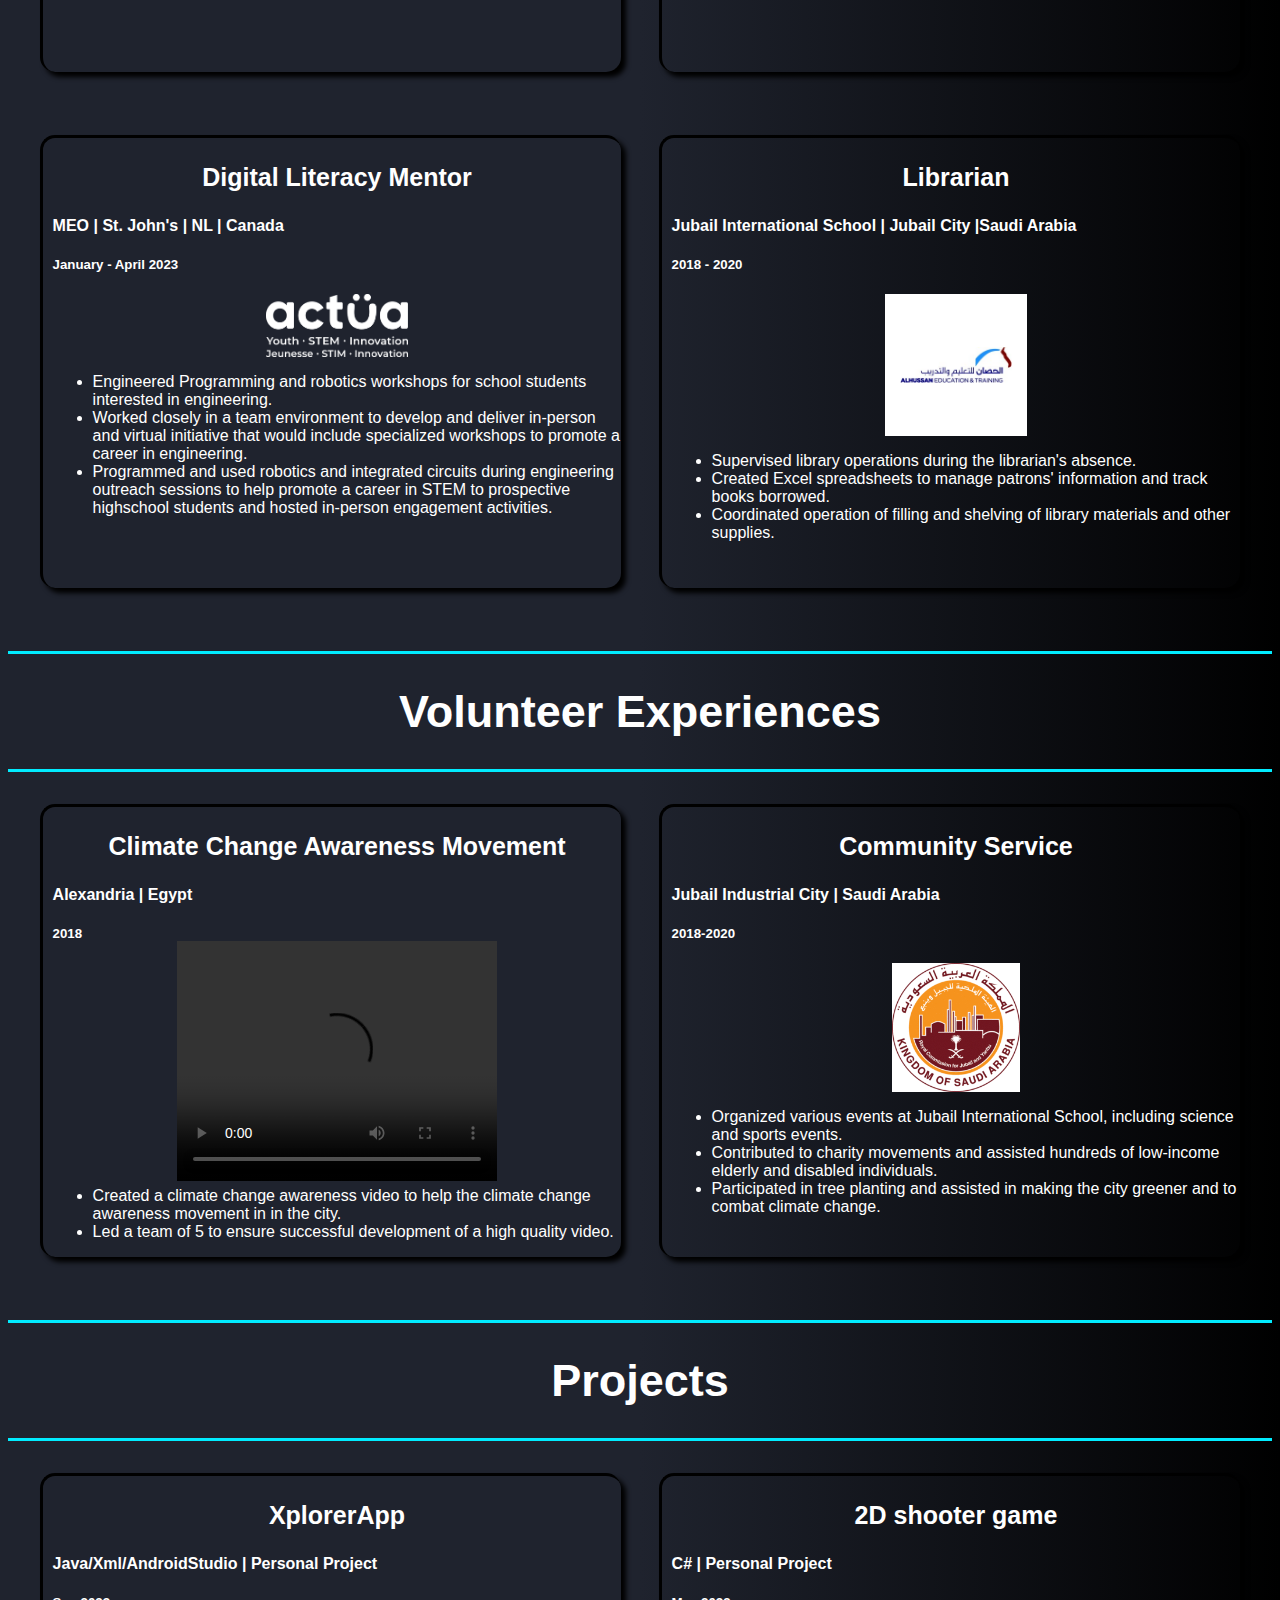
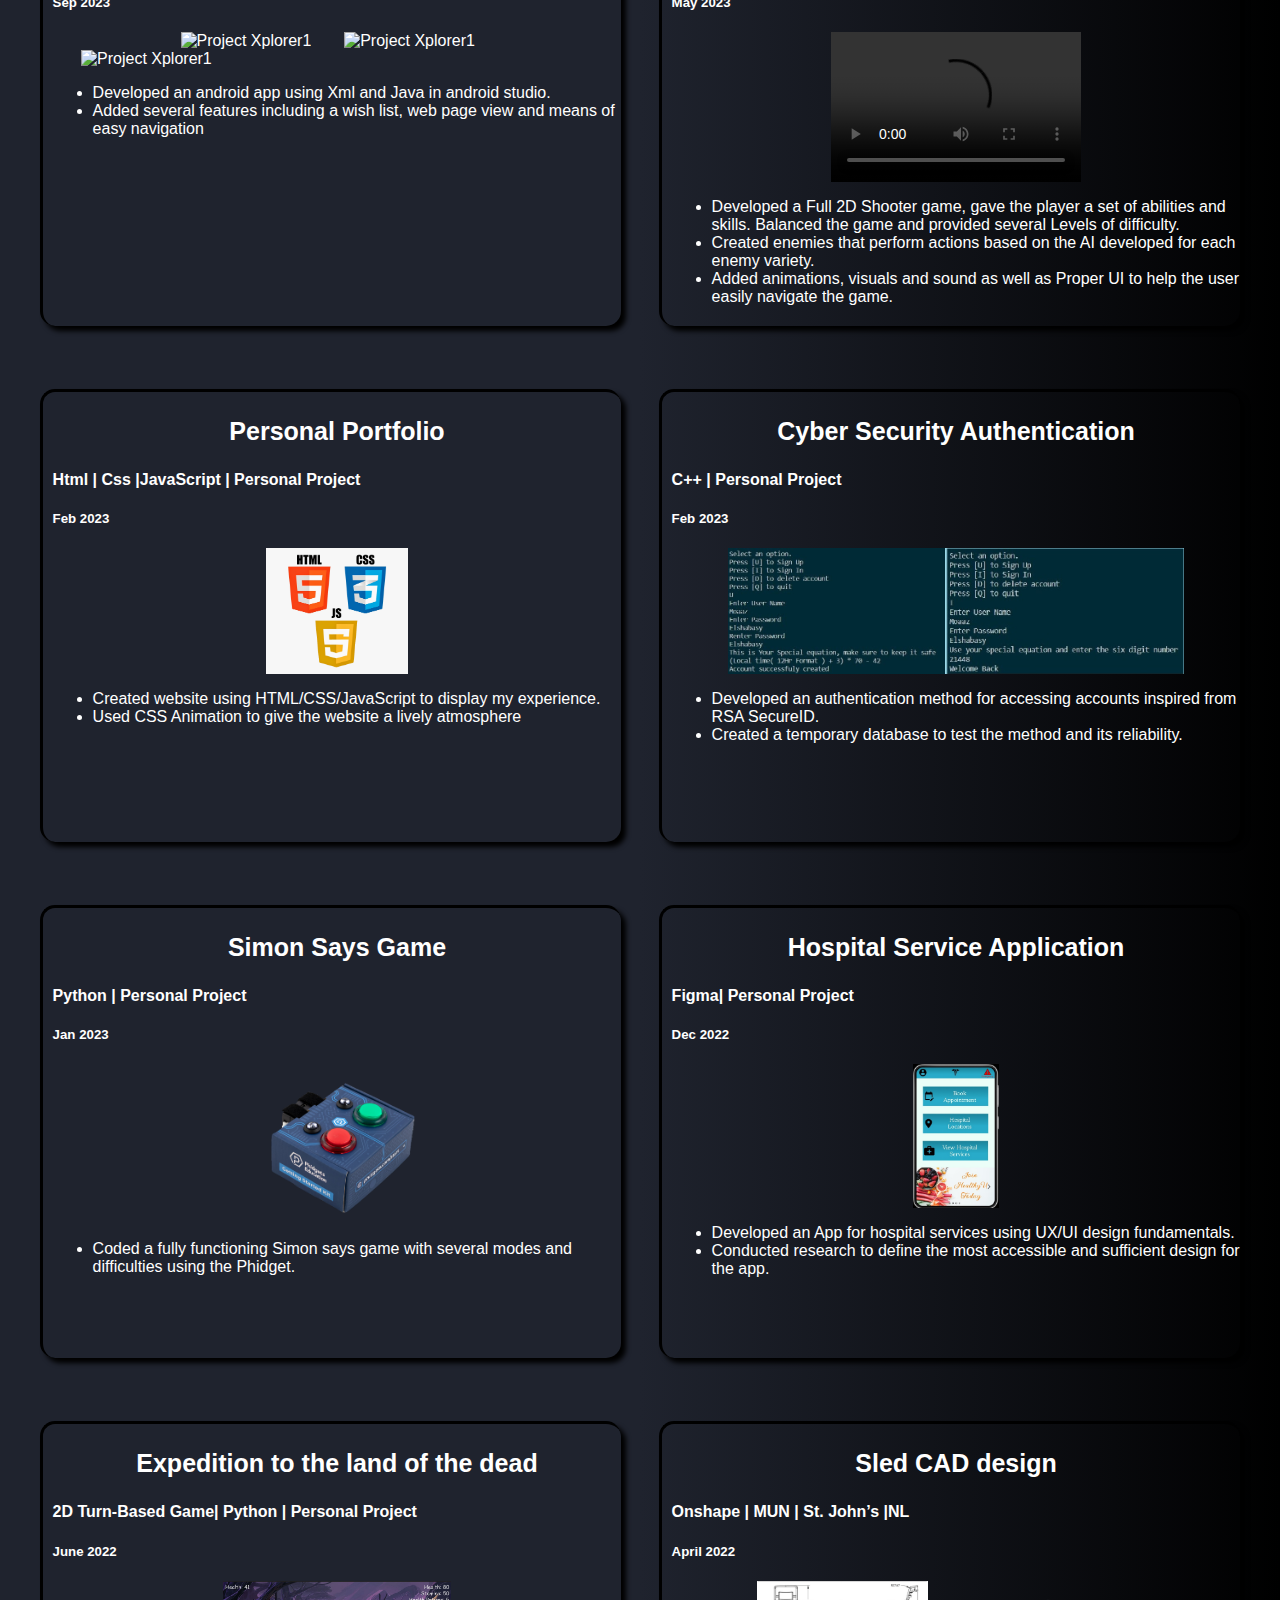
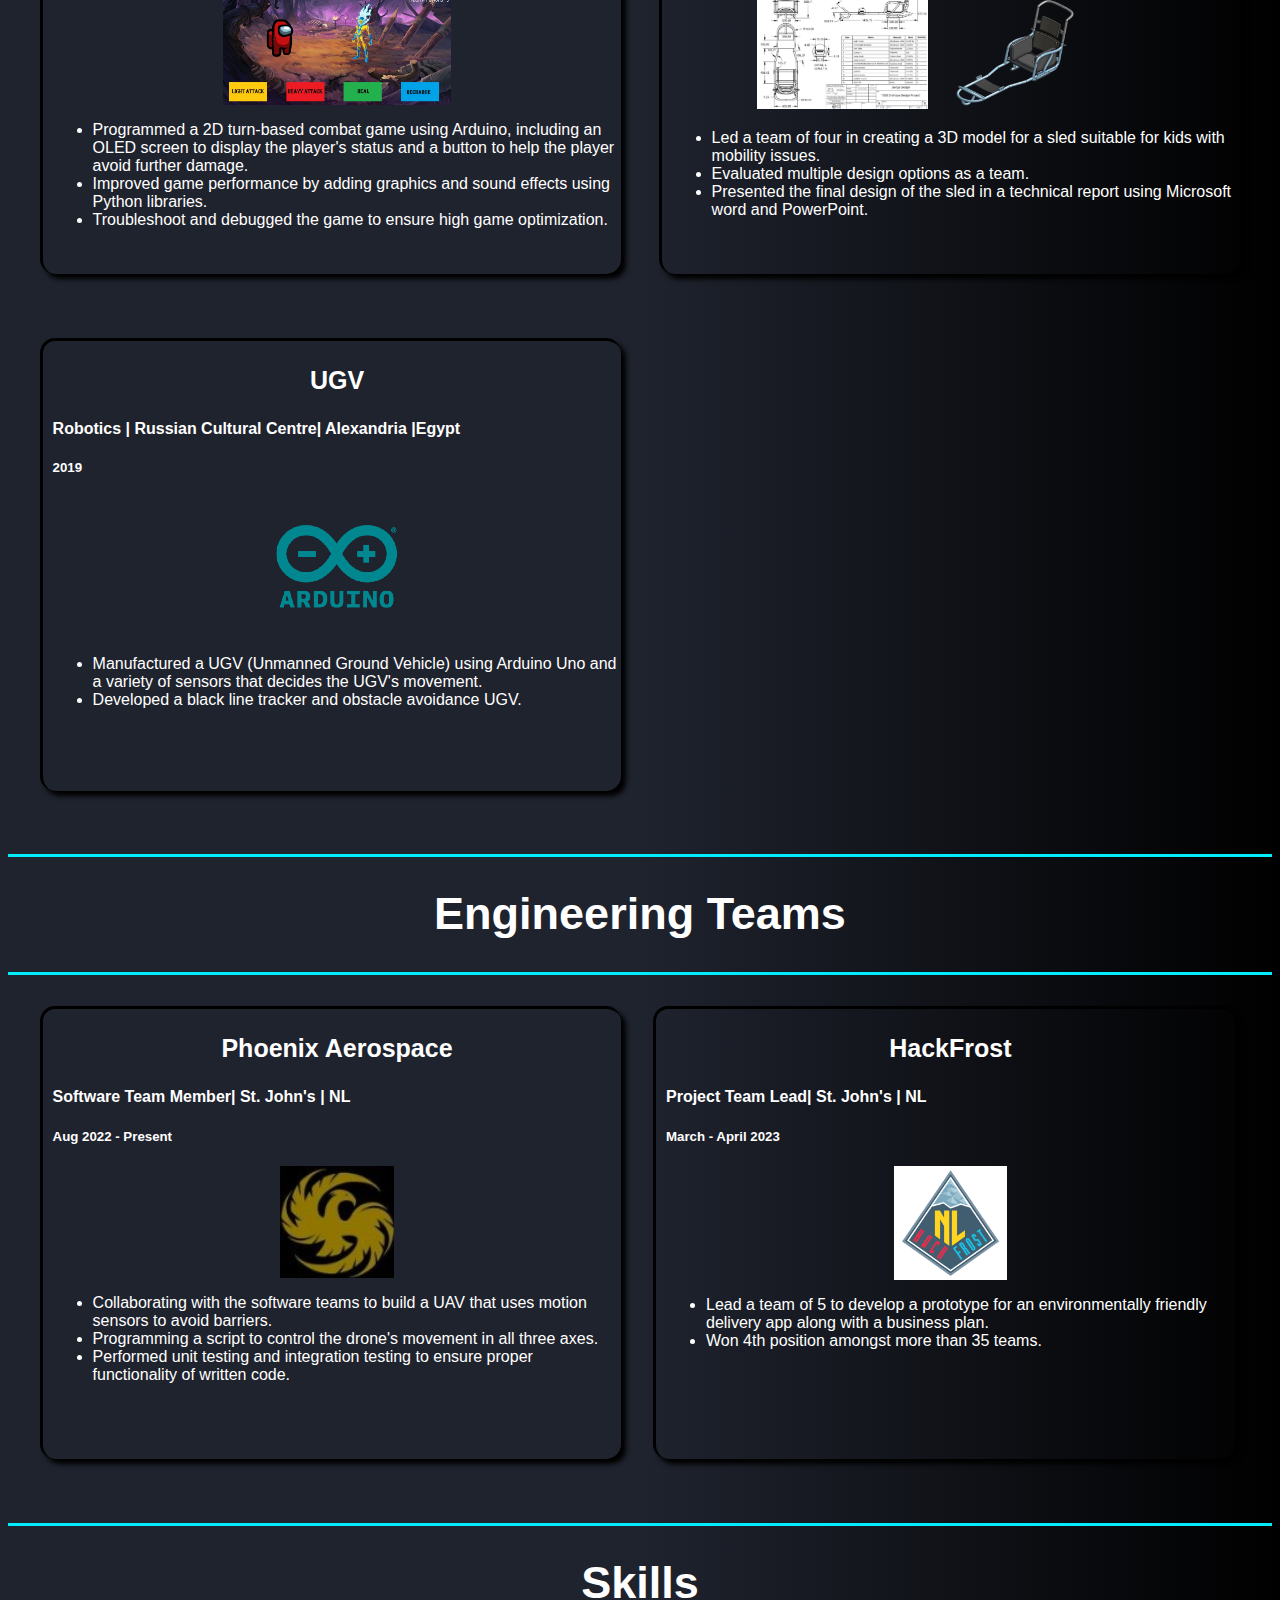
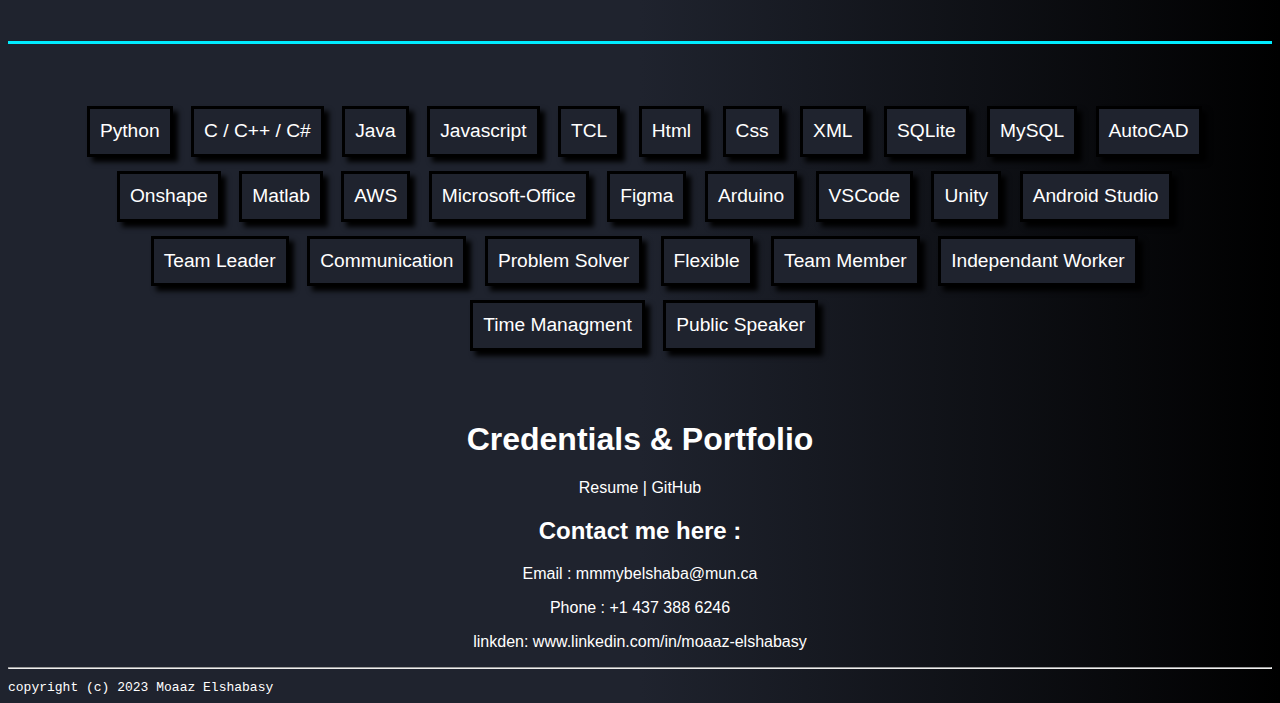
==== commit 458fdb8f: "Add files via upload" ====
--- a/index.html
+++ b/index.html
@@ -49,7 +49,22 @@
     <div>
     <h1 class ="hd" id = "Work Experiences">Work Experiences</h1>
 
-    <div class = "round TR" >
+    <div class = "round TR">
+    <h3 class = "PT" >SR Platform Test Dev</h3>
+    <h4> Nokia | Kanata | ON | Canada</h4>
+    <h5>September - December 2023</h5>
+    <image  src = "Images/nokiaLogo.png" width = "25%" alt = "Work 2" class = "center" >
+      <ul>
+        <li>Automate testing for new hardware and software features in Linux regression environment.</li>
+        <li>Utilize network protocols for configuring high-capacity routers to handle Terabits per second of
+            IP traffic.</li>
+        <li>Conduct test case optimization by identifying and eliminating redundancy, resulting in improved
+            testing efficiency.</li>
+        <li>Established test networks and employed specialized equipment for traffic generation and
+            protocol emulation.</li>
+      </ul></div>
+
+    <div class = "round TL" >
     <h3 class = "PT">Tutor</h3>
     <h4>EOSSC | St. John's | NL | Canada</h4>
     <h5>Sept 2022 - Present</h5>
@@ -60,18 +75,20 @@
         <li>Explaining to students how to study course material effectively enhance their overall academic performance.</li>
         <li>Teaching students creative methods for studying and preparing them for examinations improving their overall grades by 30%.</li>
       </ul></div>
-    <div class = "round TL">
+
+    <div class = "round R">
     <h3 class = "PT" >Digital Literacy Mentor</h3>
     <h4> MEO | St. John's | NL | Canada</h4>
-    <h5>January 2023 - Present</h5>
+    <h5>January - April 2023</h5>
     <image  src = "Images/L2.png" width = "25%" alt = "Work 2" class = "center" >
       <ul>
-        <li>Engineered Programming and robotics workshops for school students interested in engineering </li>
-        <li>Worked closely in a team environment to develop and deliver in-person and virtual initiative that would include specialized workshops to promote a career in engineering</li>
+        <li>Engineered Programming and robotics workshops for school students interested in engineering.</li>
+        <li>Worked closely in a team environment to develop and deliver in-person and virtual initiative that would include specialized workshops to promote a career in engineering.</li>
         <li>Programmed and used robotics and integrated circuits during engineering outreach sessions to help promote a career in STEM to prospective highschool students and hosted in-person engagement activities.</li>
 
       </ul></div>
-    <div class = "round R">
+
+    <div class = "round TL">
     <h3 class = "PT">Librarian</h3>
     <h4>Jubail International School | Jubail City |Saudi Arabia</h4>
     <h5>2018 - 2020</h5>
@@ -114,6 +131,19 @@
     <h1 class = "hd" id = "Projects">Projects</h1>
 
     <div class = "round TR" >
+    <h3 class = "PT"><a href = "https://drive.google.com/drive/folders/1bDaMM6xmsfyiX9UUAo2ruOCX7XI1Iwlt?usp=sharing" target="_blank">XplorerApp </a></h3>
+    <h4>Java/Xml/AndroidStudio | Personal Project</h4>
+    <h5>Sep 2023</h5>
+      <image style =" margin-left: 22.5% ;" src = "Images/xplorer1.png" width = "15%" alt = "Project Xplorer1">
+      <image style =" margin-left: 5% ;" src = "Images/xplorer2.png" width = "15%" alt = "Project Xplorer1">
+      <image style =" margin-left: 5% ;" src = "Images/xplorer3.png" width = "15%" alt = "Project Xplorer1">
+      <ul>
+        <li>Developed an android app using Xml and Java in android studio.</li>
+        <li>Added several features including a wish list, web page view and means of easy navigation</li>
+        
+      </ul></div>
+
+      <div class = "round TL" >
     <h3 class = "PT"><a href = "https://drive.google.com/drive/folders/1bDaMM6xmsfyiX9UUAo2ruOCX7XI1Iwlt?usp=sharing" target="_blank">2D shooter game </a></h3>
     <h4>C# | Personal Project</h4>
     <h5>May 2023</h5>
@@ -128,10 +158,11 @@
         <li>Added animations, visuals and sound as well as Proper UI to help the user easily navigate the game.</li>
       </ul></div>
 
-      <div class = "round TR" >
+
+      <div class = "round R" >
     <h3 class = "PT">Personal Portfolio</h3>
     <h4>Html | Css |JavaScript | Personal Project</h4>
-    <h5>FeB 2023</h5>
+    <h5>Feb 2023</h5>
       <image class = "center"src = "Images/P7.png" width = "25%" alt = "Project 7">
       <ul>
         <li>Created website using HTML/CSS/JavaScript to display my experience.</li>
@@ -139,7 +170,7 @@
         
       </ul></div>
 
-    <div class = "round TR" >
+    <div class = "round TL" >
     <h3 class = "PT"><a href = "https://github.com/MoaazElshabasy/Cyber-Security" target="_blank">Cyber Security Authentication</a></h3>
     <h4>C++ | Personal Project</h4>
     <h5>Feb 2023</h5>
@@ -149,7 +180,7 @@
         <li>Created a temporary database to test the method and its reliability.</li>
       </ul></div>
 
-    <div class = "round TL">
+    <div class = "round R">
     <h3 class = "PT"><a href = "https://github.com/MoaazElshabasy/General_Codes/blob/main/Simon%20Says%20Game.py" target="_blank">Simon Says Game</a></h3>
     <h4>Python | Personal Project</h4>
     <h5>Jan 2023</h5>
@@ -158,7 +189,7 @@
       <ul>
         <li>Coded a fully functioning Simon says game with several modes and difficulties using the Phidget.</li>
       </ul></div>
-    <div class = "round R" >
+    <div class = "round TL" >
     <h3 class = "PT"><a href = "https://www.figma.com/proto/oZxn7XmPi82n2C5DPDFpCK/App-1.1?node-id=32%3A59&starting-point-node-id=32%3A59" target="_blank">Hospital Service Application</a></h3>
     <h4>Figma| Personal Project</h4>
     <h5>Dec 2022</h5>
@@ -168,7 +199,7 @@
         <li>Developed an App for hospital services using UX/UI design fundamentals.</li>
         <li>Conducted research to define the most accessible and sufficient design for the app.</li>
       </ul></div>
-    <div class = "round TL" >
+    <div class = "round R" >
     <h3 class = "PT"><a href = "https://github.com/MoaazElshabasy/Expedition-to-the-land-of-the-dead" target="_blank">Expedition to the land of the dead</a></h3>
     <h4>2D Turn-Based Game| Python | Personal Project</h4>
     <h5>June 2022</h5>
@@ -180,7 +211,7 @@
       </ul></div>
 
 
-     <div  class = "round R">
+     <div  class = "round TL">
       <h3 class = "PT">Sled CAD design</h3>
     <h4>Onshape | MUN | St. John’s |NL</h4>
     <h5>April 2022</h5>
@@ -193,7 +224,7 @@
         <li>Presented the final design of the sled in a technical report using Microsoft word and PowerPoint.</li>
       </ul></div>
 
-<div  class = "round TL">
+    <div  class = "round R">
       <h3 class = "PT"  >UGV</h3>
     <h4>Robotics | Russian Cultural Centre| Alexandria |Egypt</h4>
     <h5>2019</h5>
@@ -237,8 +268,10 @@
       <li>C / C++ / C#</li>
       <li>Java</li>
       <li>Javascript</li>
+      <li>TCL</li>
       <li>Html</li>
       <li>Css</li>
+      <li>XML</li>
       <li>SQLite</li>
       <li>MySQL</li>
       <li>AutoCAD</li>
@@ -250,6 +283,7 @@
       <li>Arduino</li>
       <li>VSCode</li>
       <li>Unity</li>
+      <li>Android Studio</li>
       <li>Team Leader</li>
       <li>Communication</li>
       <li>Problem Solver</li>
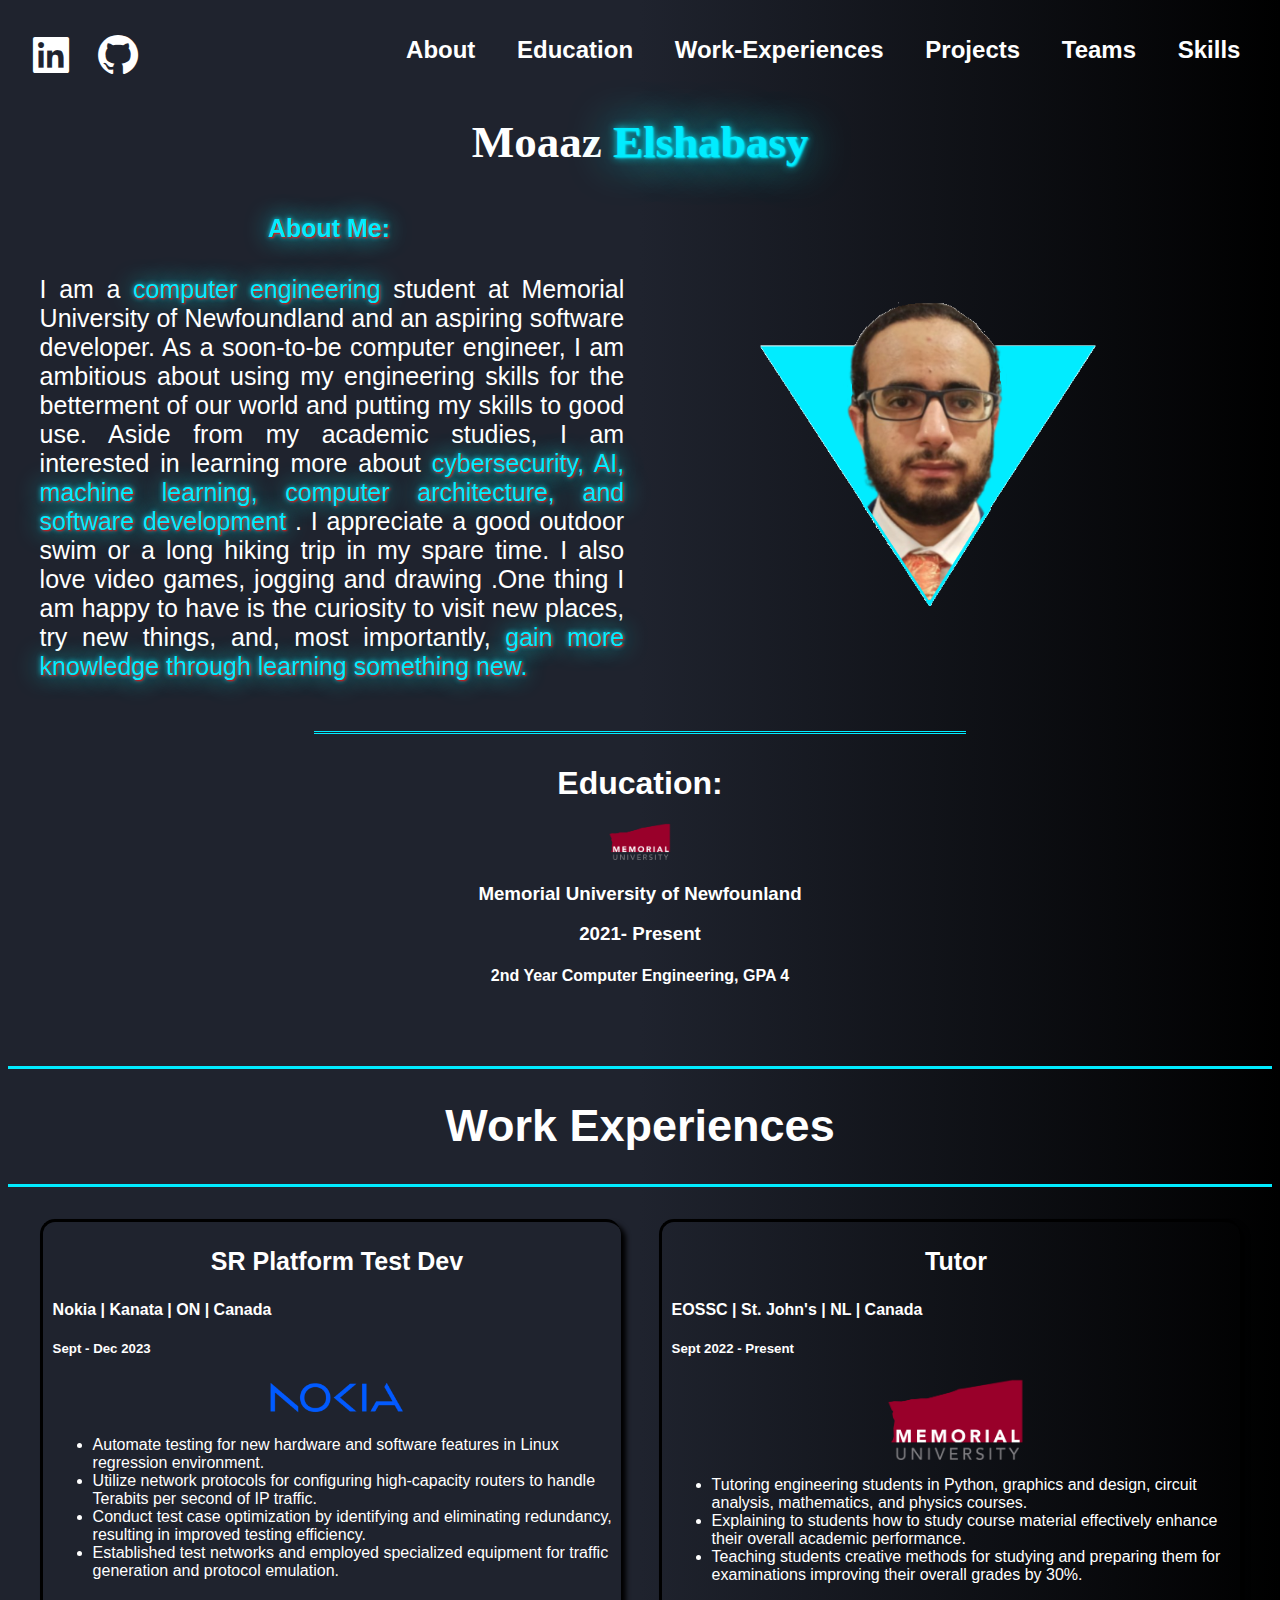
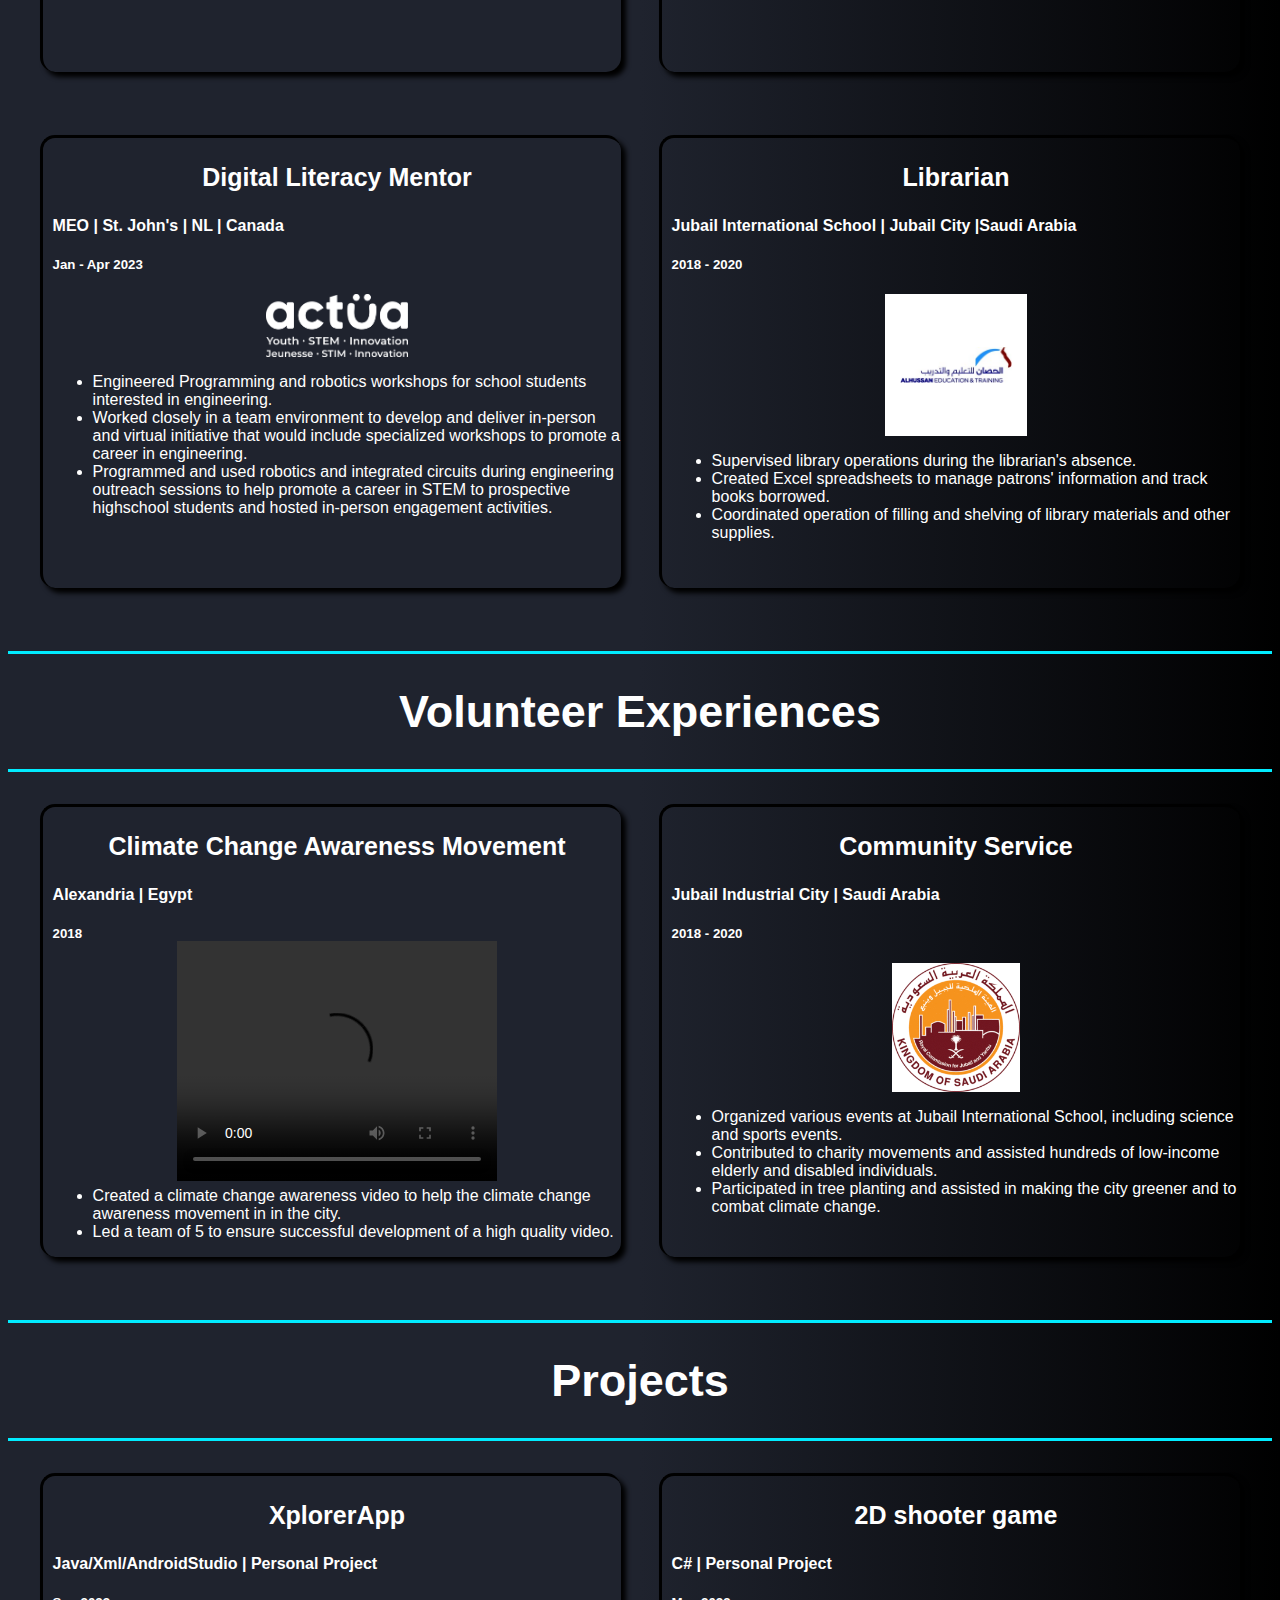
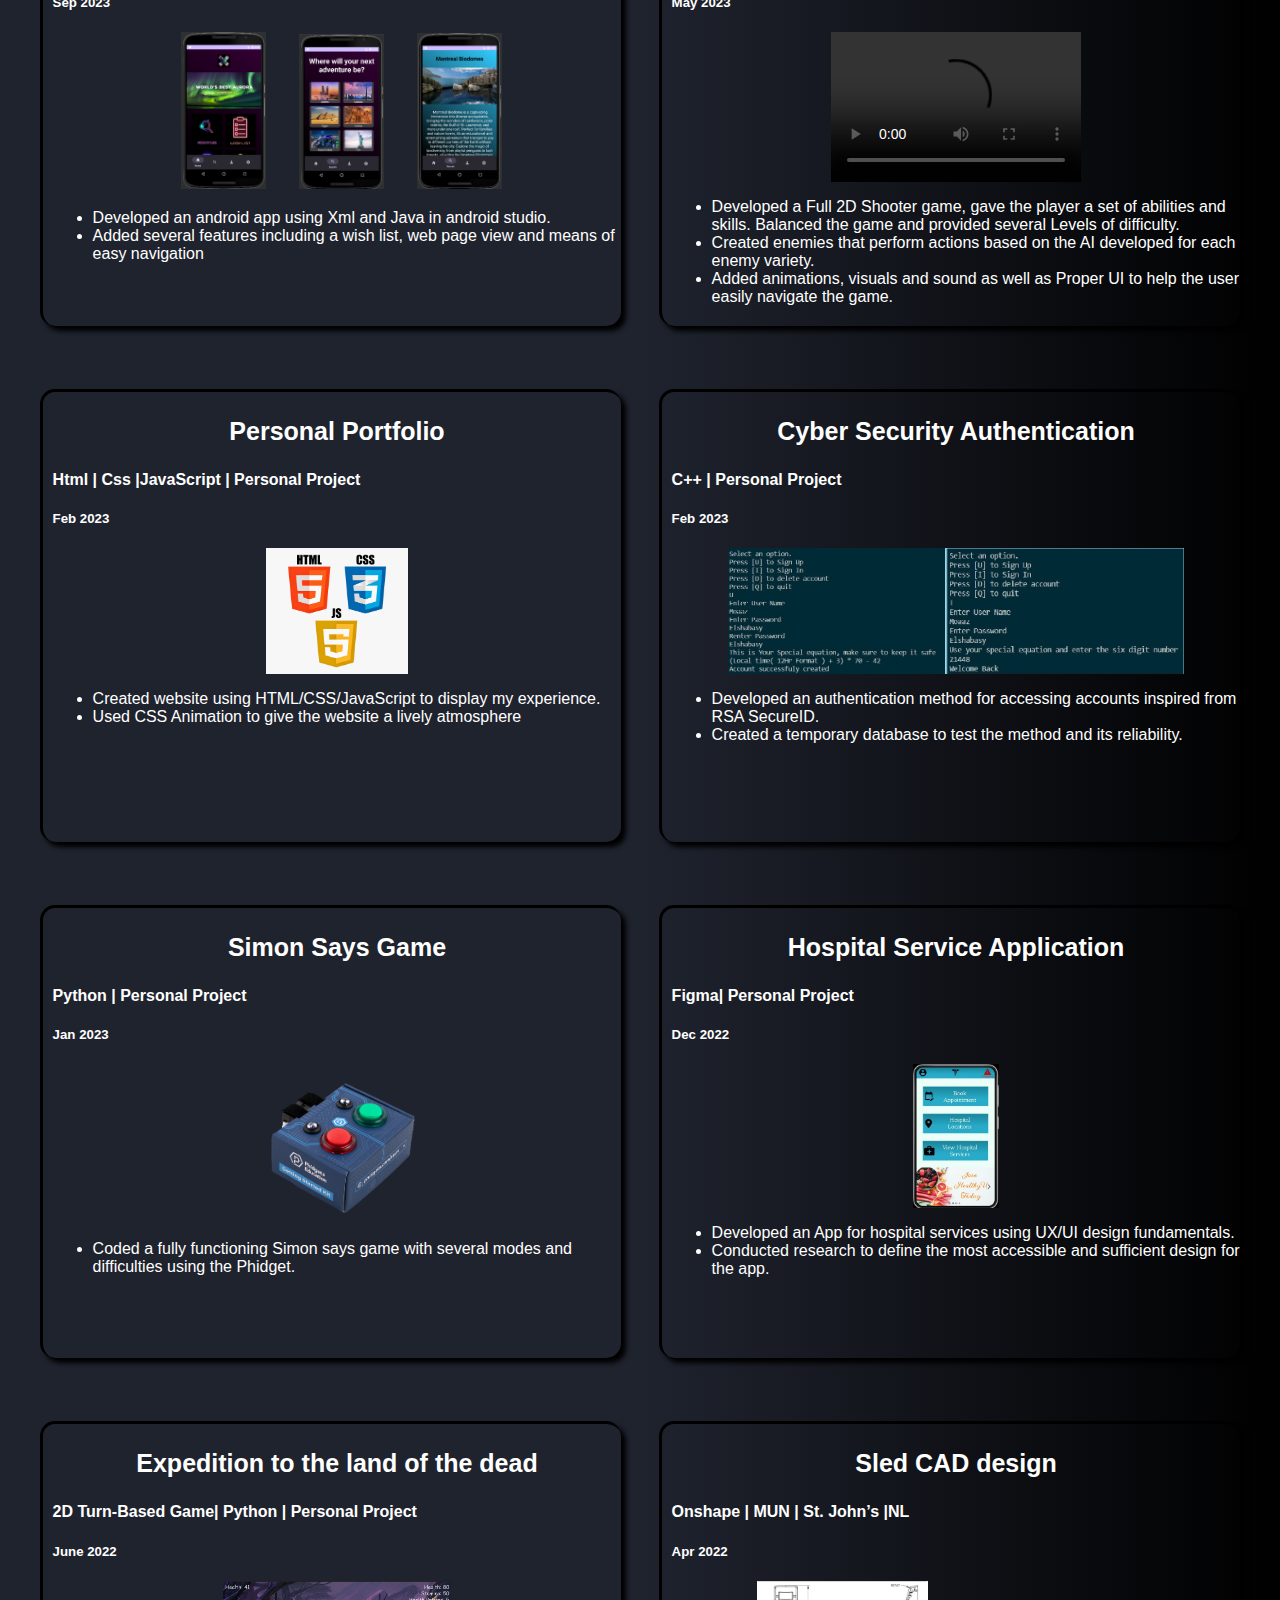
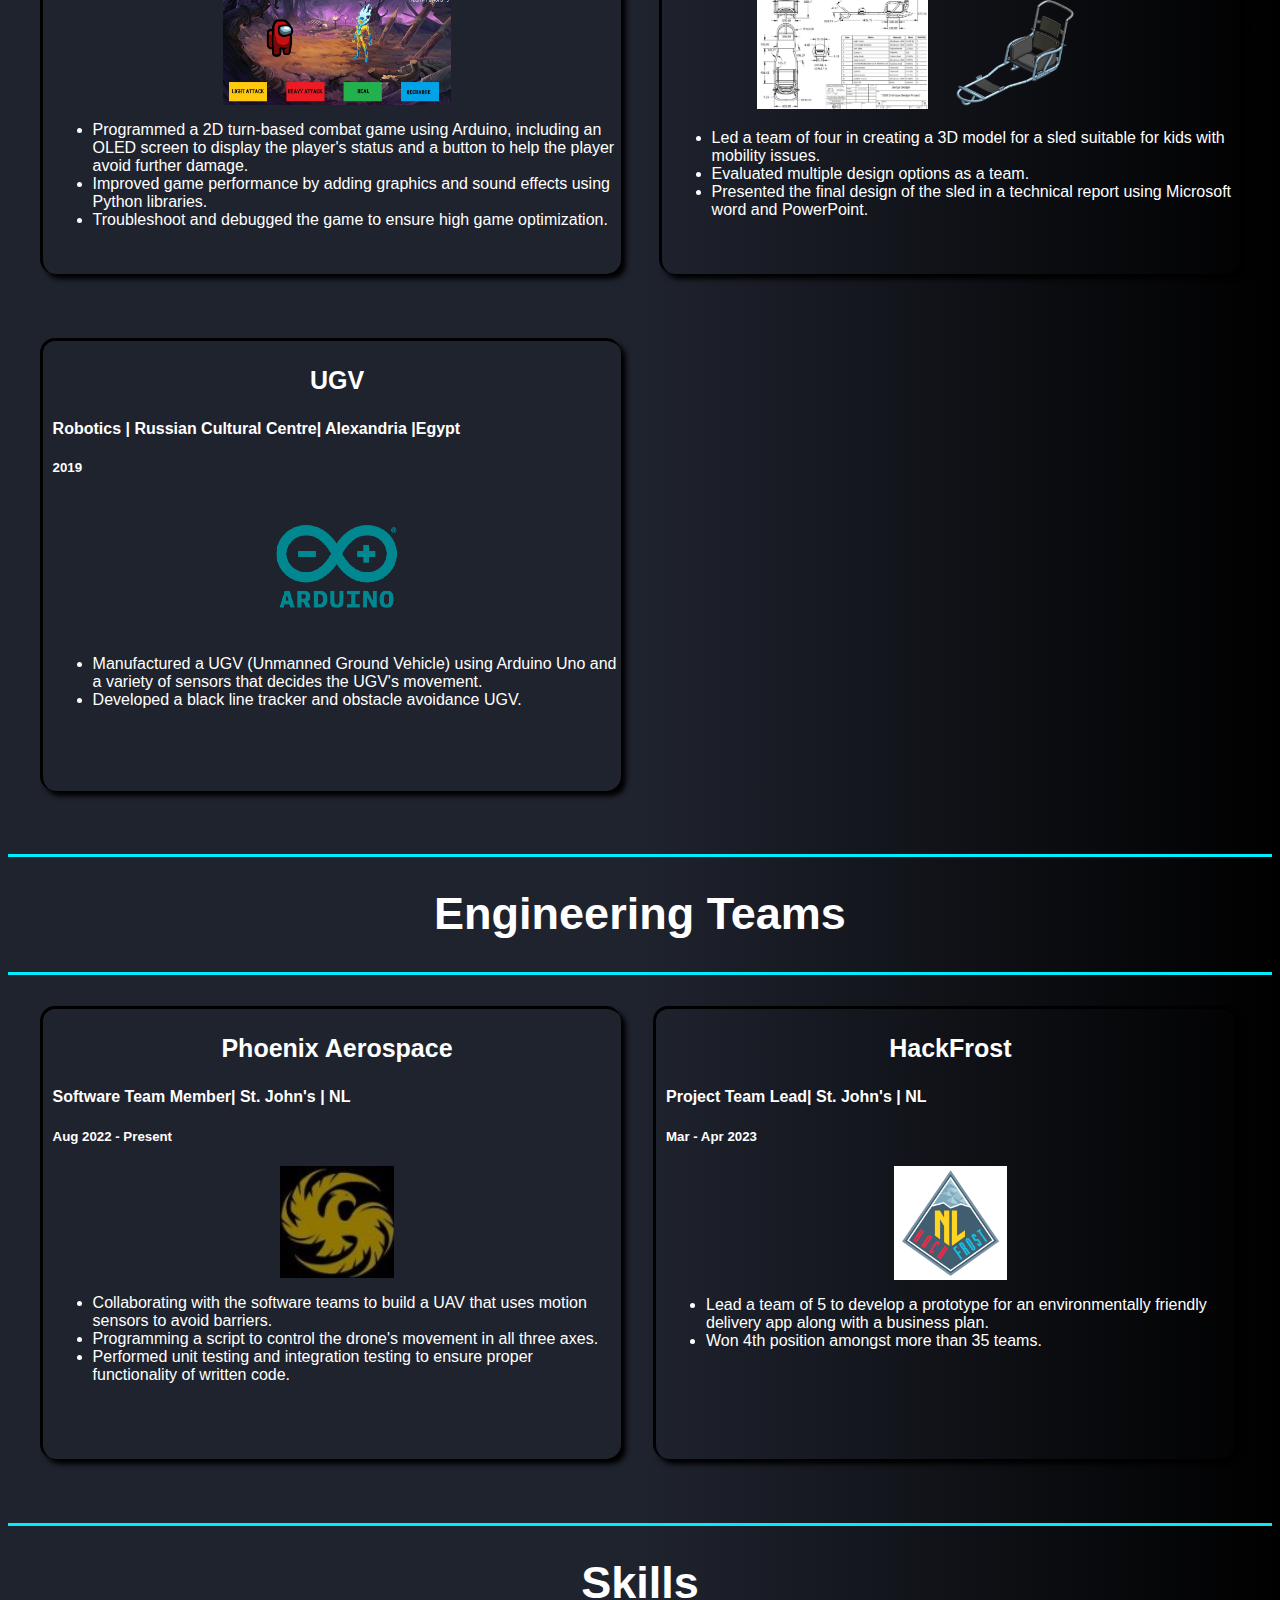
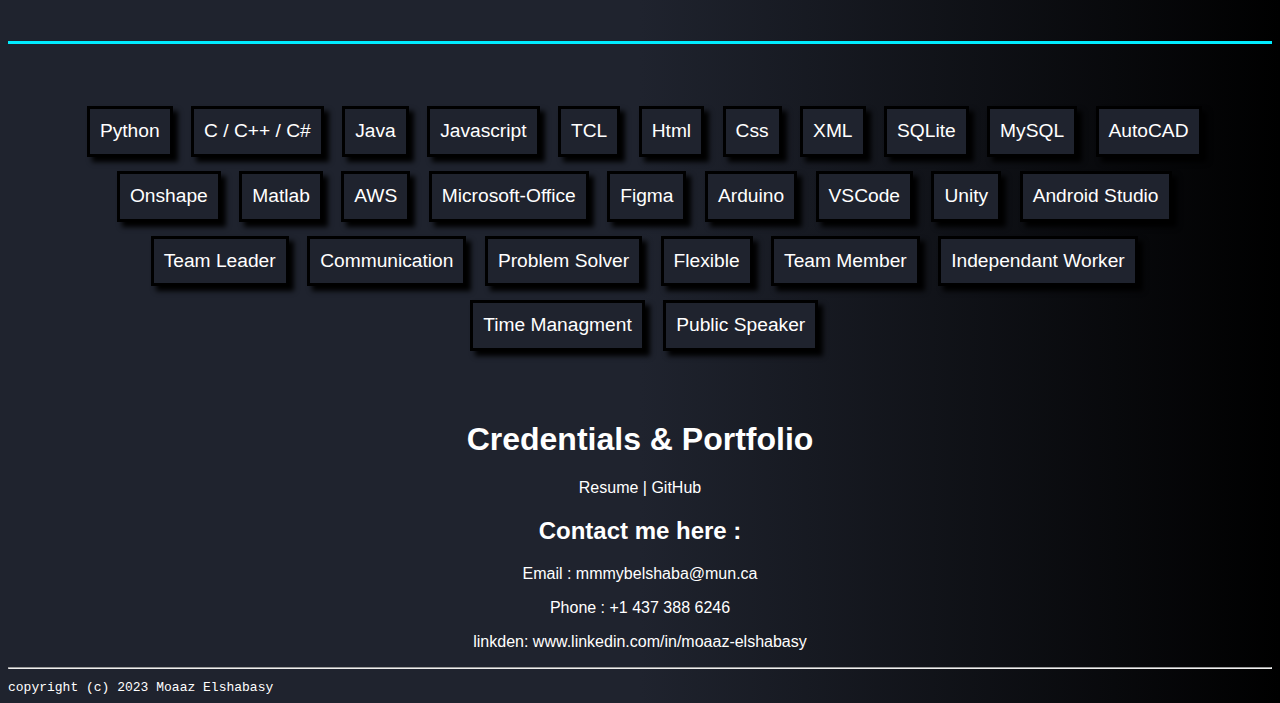
==== commit 18562a80: "Add files via upload" ====
--- a/index.html
+++ b/index.html
@@ -52,7 +52,7 @@
     <div class = "round TR">
     <h3 class = "PT" >SR Platform Test Dev</h3>
     <h4> Nokia | Kanata | ON | Canada</h4>
-    <h5>September - December 2023</h5>
+    <h5>Sept - Dec 2023</h5>
     <image  src = "Images/nokiaLogo.png" width = "25%" alt = "Work 2" class = "center" >
       <ul>
         <li>Automate testing for new hardware and software features in Linux regression environment.</li>
@@ -79,7 +79,7 @@
     <div class = "round R">
     <h3 class = "PT" >Digital Literacy Mentor</h3>
     <h4> MEO | St. John's | NL | Canada</h4>
-    <h5>January - April 2023</h5>
+    <h5>Jan - Apr 2023</h5>
     <image  src = "Images/L2.png" width = "25%" alt = "Work 2" class = "center" >
       <ul>
         <li>Engineered Programming and robotics workshops for school students interested in engineering.</li>
@@ -120,7 +120,7 @@
     <div class = "round TL">
     <h3 class = "PT">Community  Service</h3>
     <h4>Jubail Industrial City | Saudi Arabia</h4>
-    <h5>2018-2020</h5>
+    <h5>2018 - 2020</h5>
     <image src = "Images/V2.jpeg" width = "22.5%" alt = "Project 4" class = "center">
       <ul>
         <li>Organized various events at Jubail International School, including science and sports events.</li>
@@ -214,7 +214,7 @@
      <div  class = "round TL">
       <h3 class = "PT">Sled CAD design</h3>
     <h4>Onshape | MUN | St. John’s |NL</h4>
-    <h5>April 2022</h5>
+    <h5>Apr 2022</h5>
     <image style =" margin-left: 15% ;" src = "Images/P2.1.jpg" width = "30%" alt = "Project 2.1">
     <image  style =" margin-right: 15% ;" src = "Images/P2.2.png" width = "30%" alt = "Project 2.2">
 
@@ -251,7 +251,7 @@
 <div class = "round TR" >
     <h3 class = "PT">HackFrost</h3>
     <h4>Project Team Lead| St. John's | NL</h4>
-    <h5>March - April 2023</h5>
+    <h5>Mar - Apr 2023</h5>
     <image class = "center" src = "Images/T2.png" width = "20%" alt = "Project 2">
       <ul>
         <li>Lead a team of 5 to develop a prototype for an environmentally friendly delivery app along with a business plan.</li>
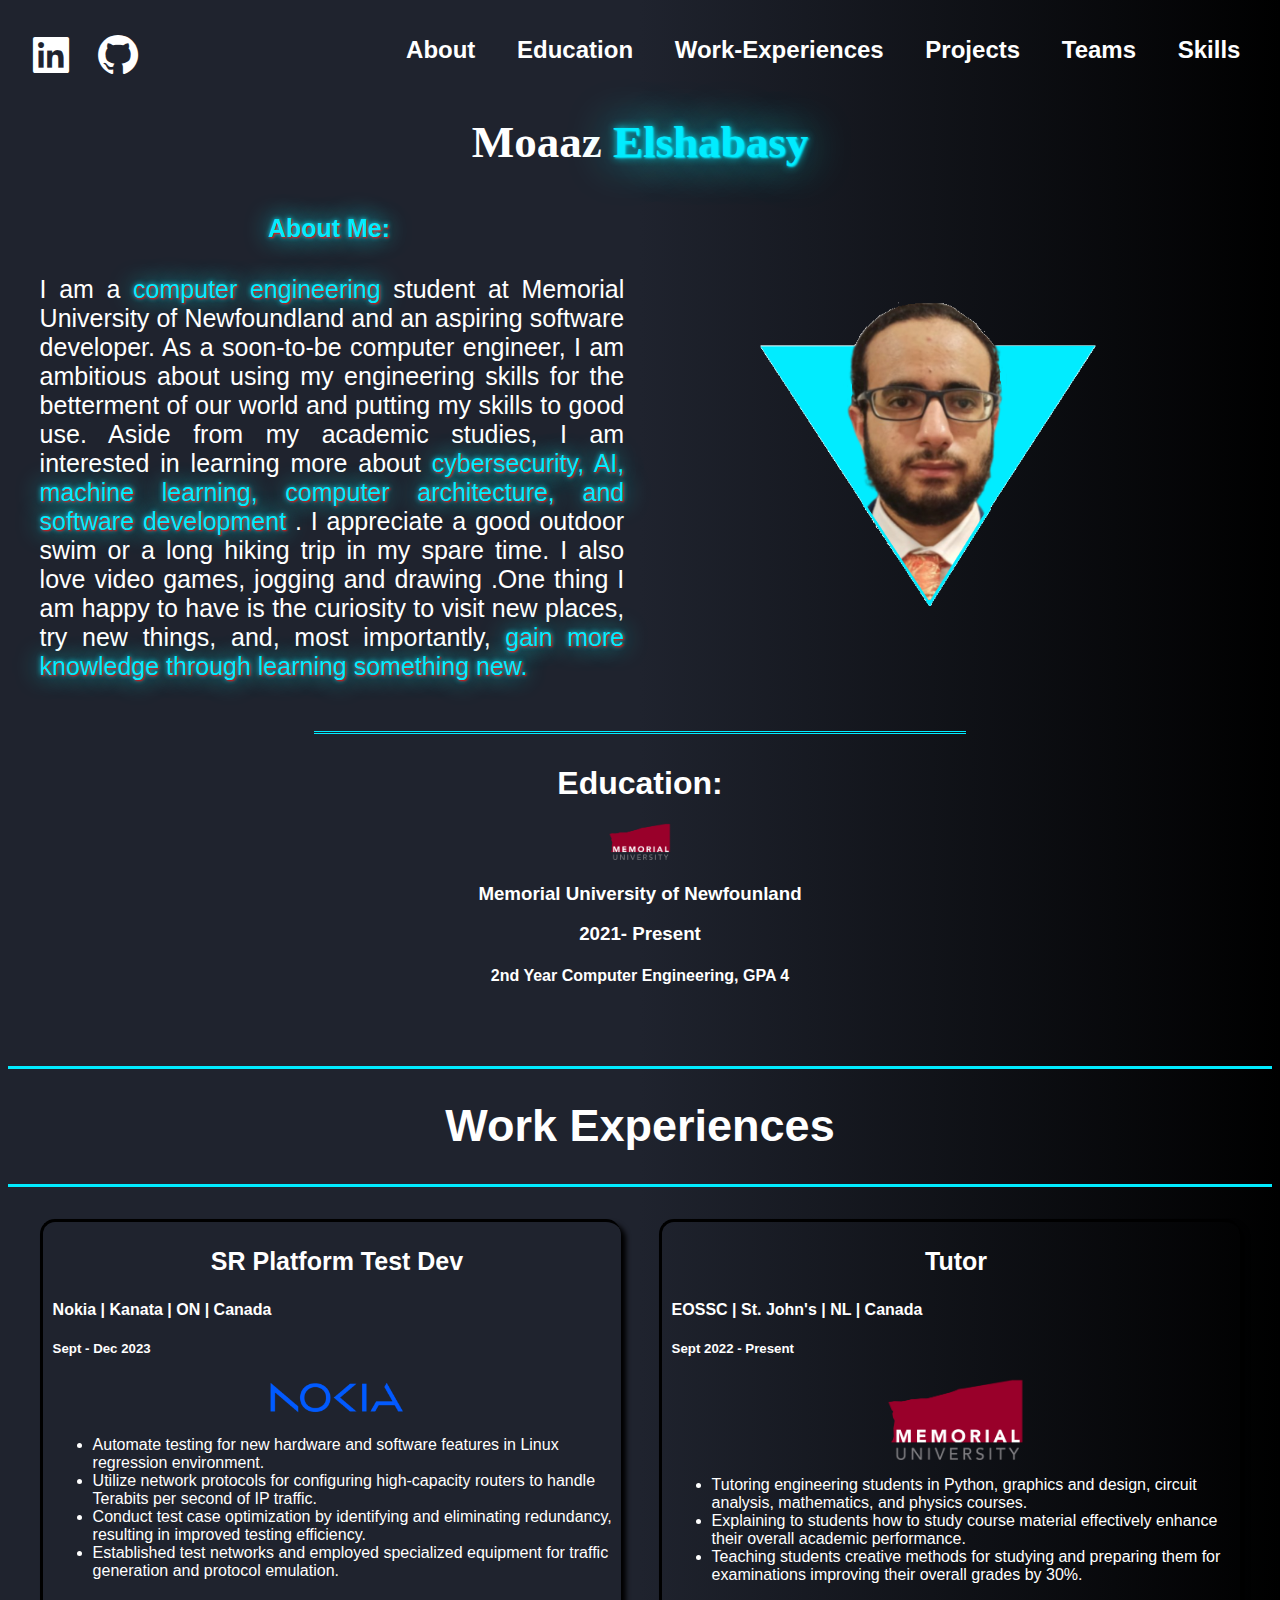
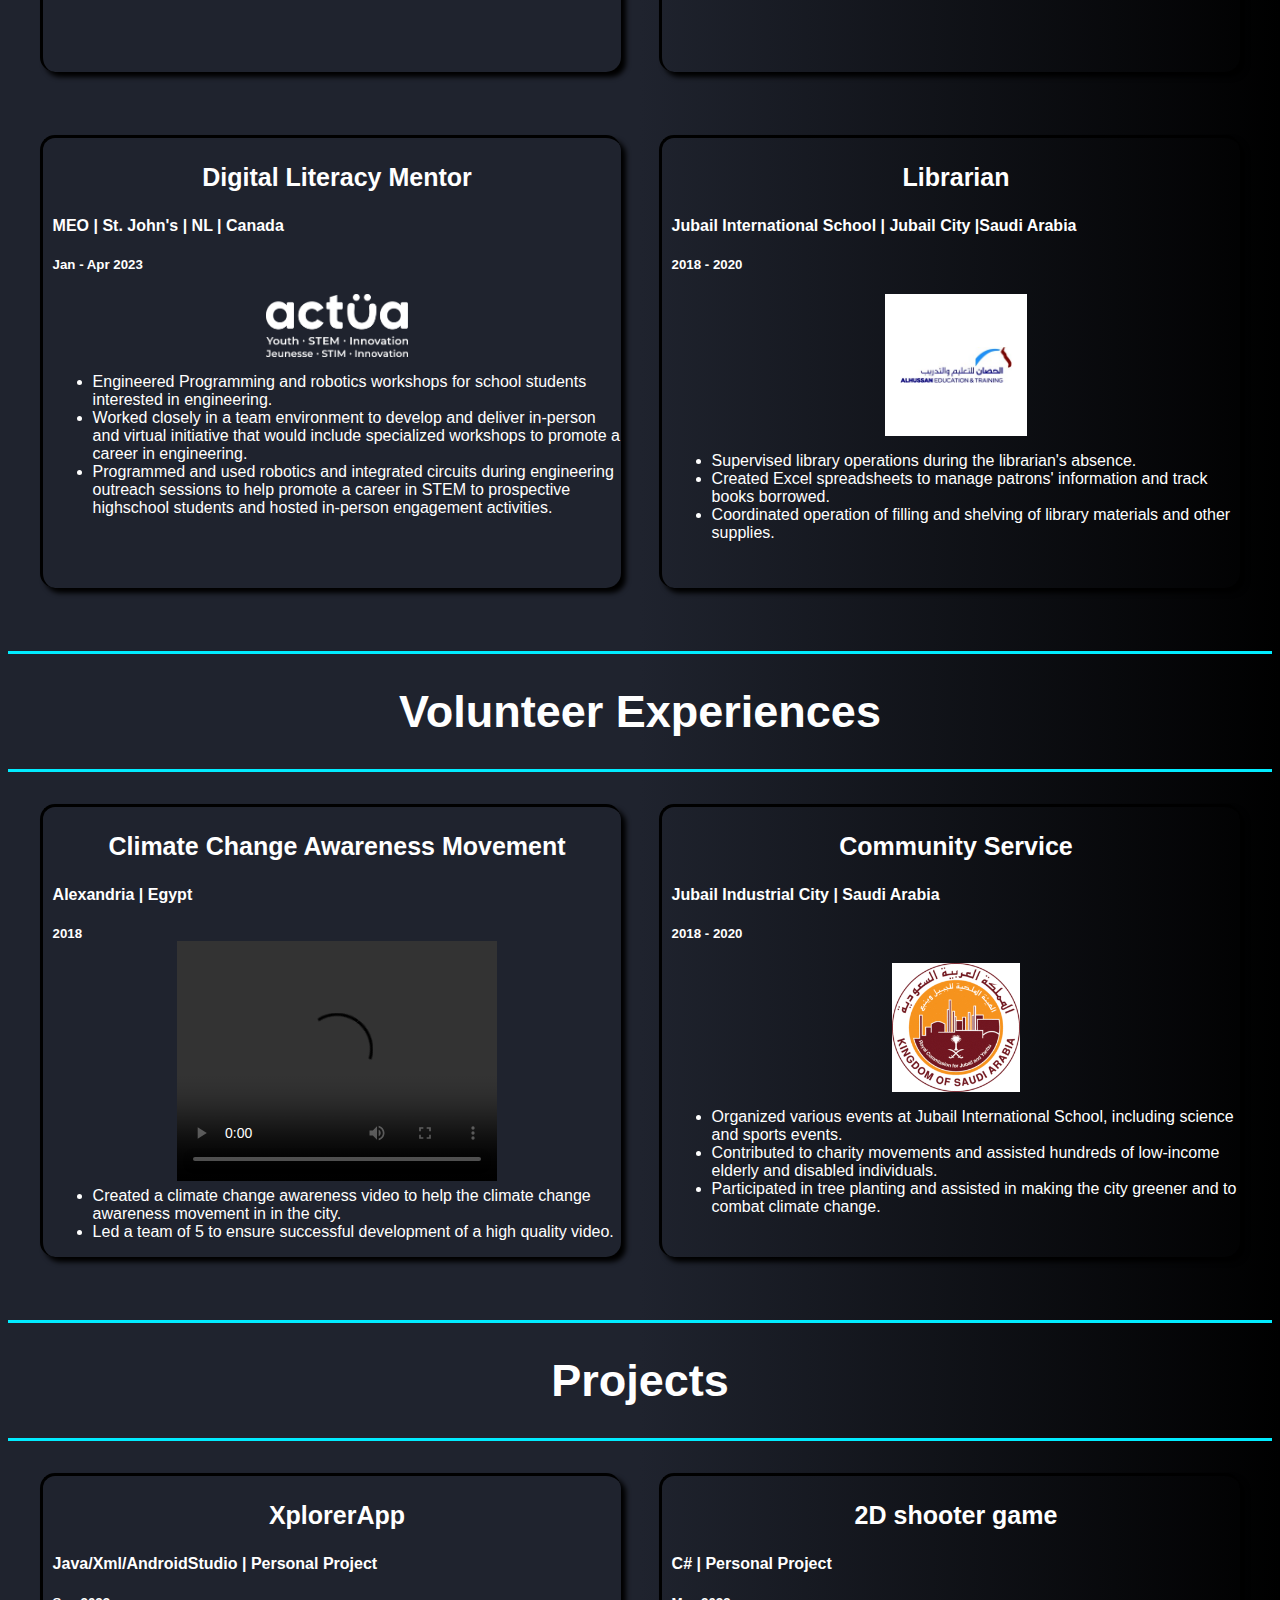
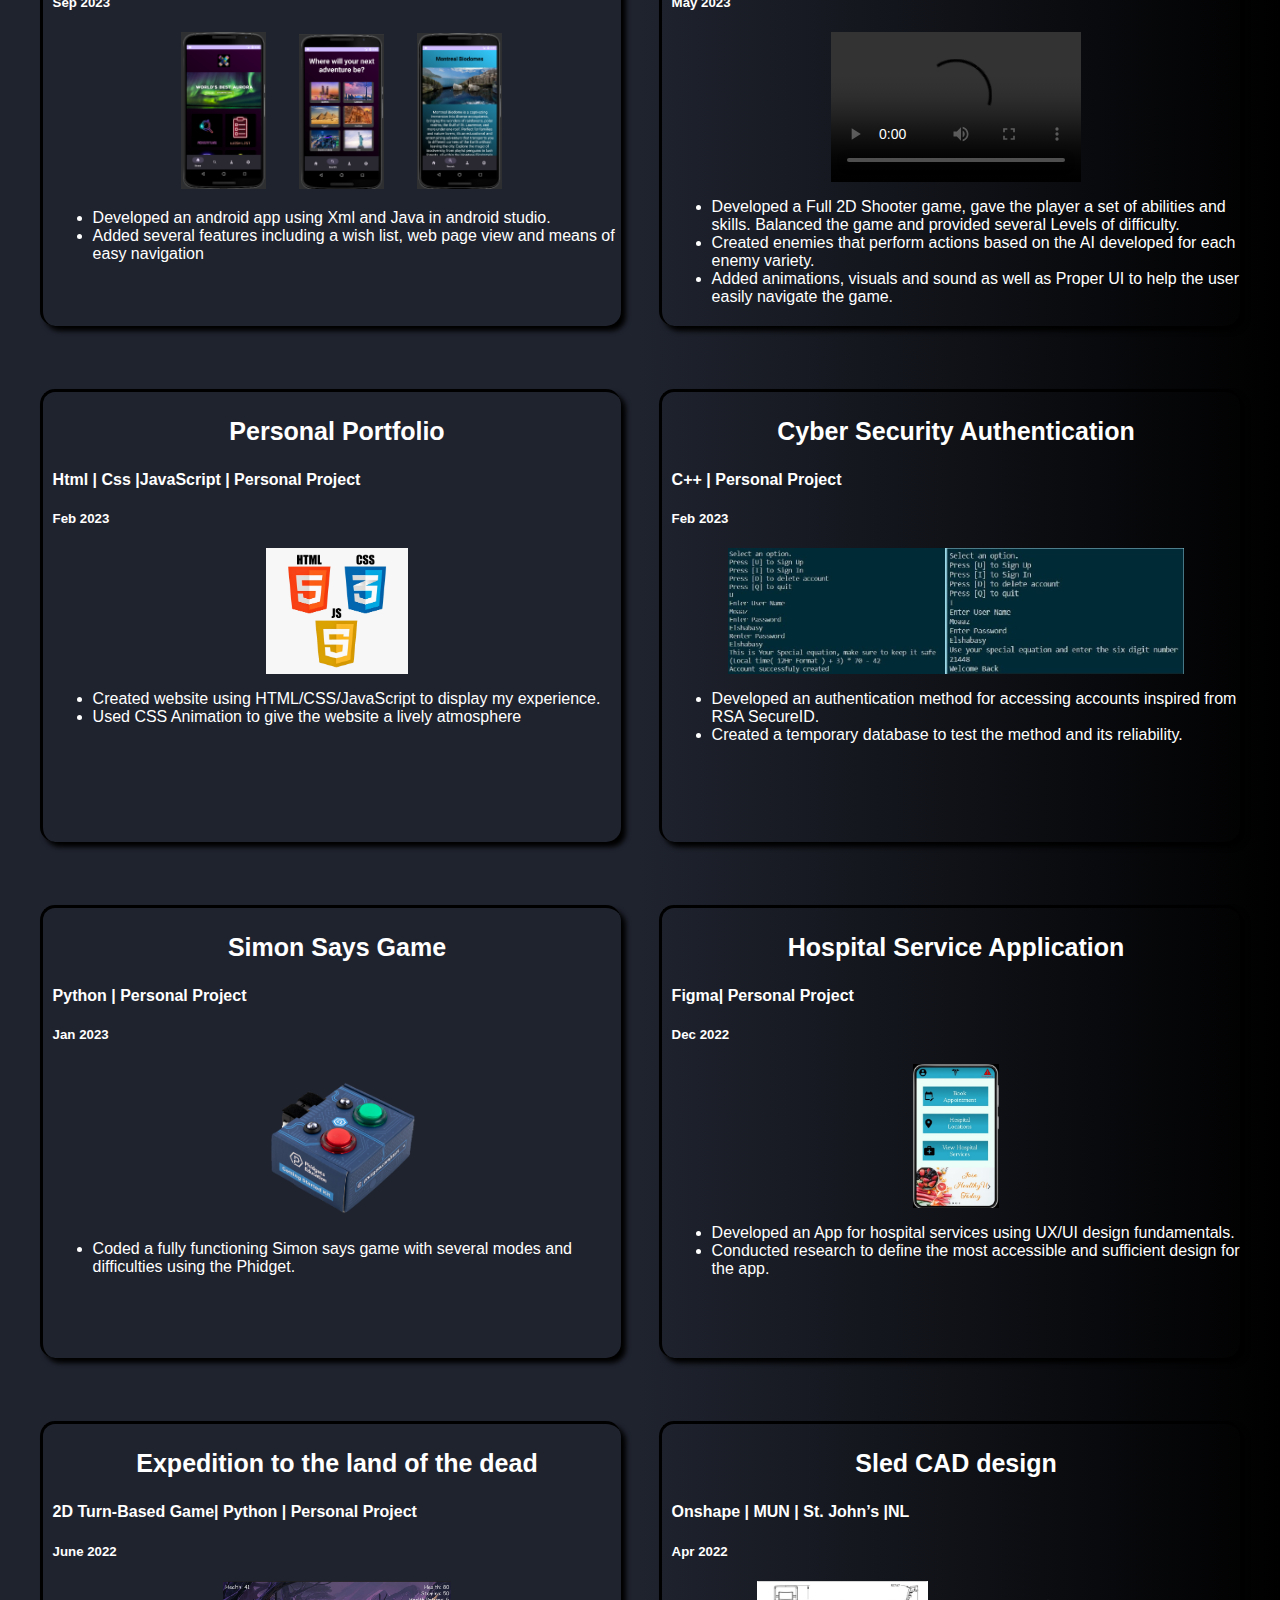
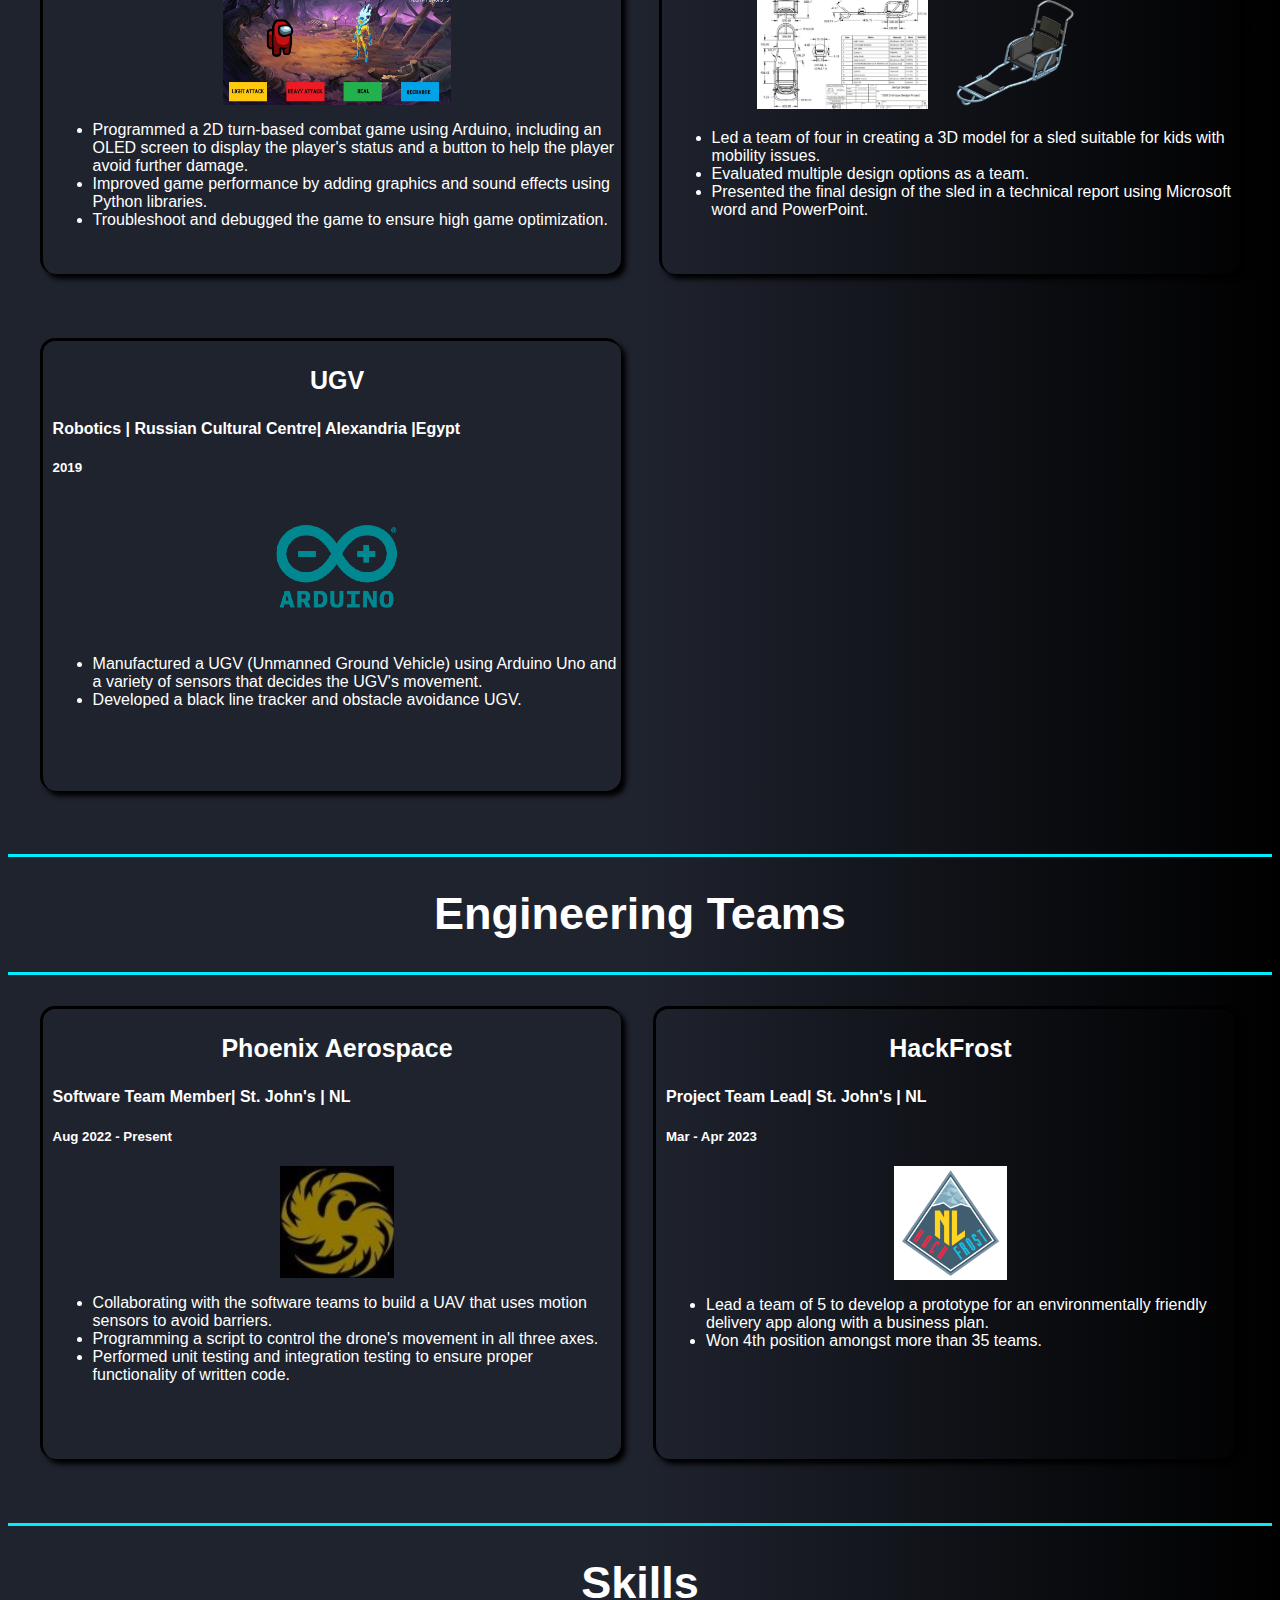
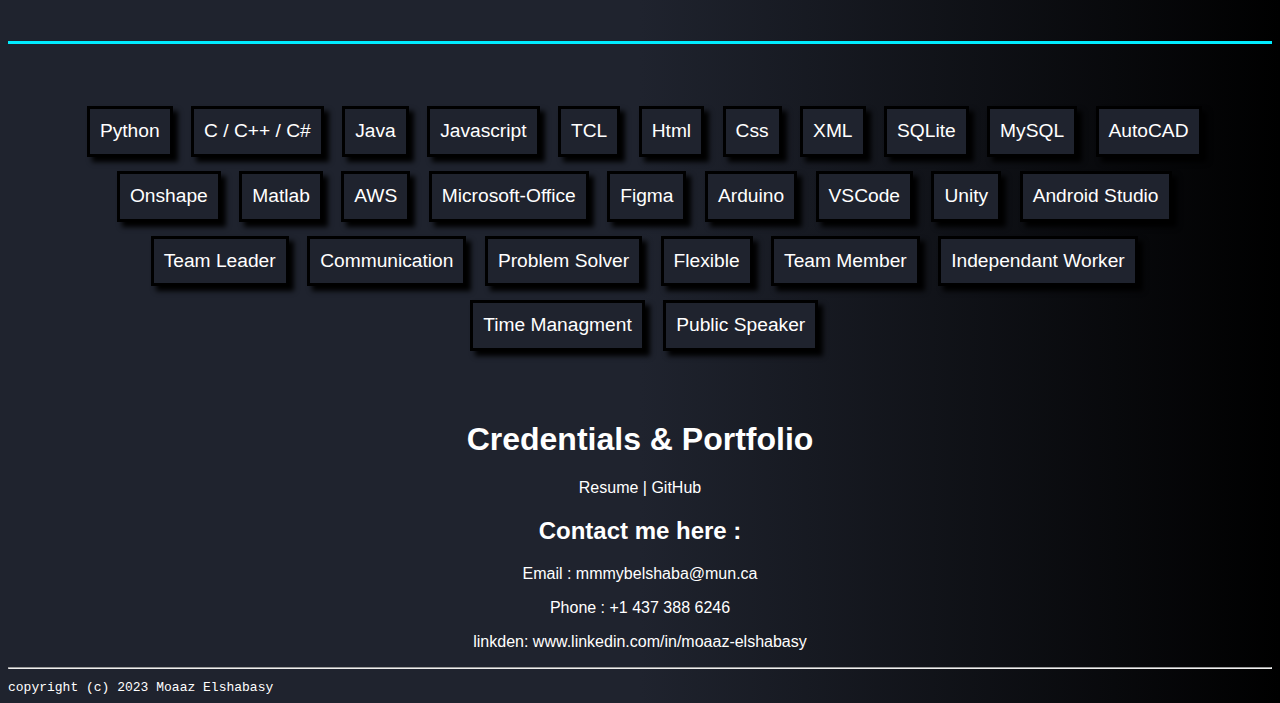
==== commit 63a48560: "Add files via upload" ====
--- a/index.html
+++ b/index.html
@@ -296,7 +296,7 @@
     </div>
   <div style="text-align: center;">
     <h1 style="clear:left; margin-top: 5%;" > Credentials & Portfolio</h1> 
-    <p style="text-align:center;"> <a href="Images/Resume.pdf" target="_blank"  download ="MoaazResumeV10" >Resume</a> | <a  href = "https://github.com/MoaazElshabasy"target="_blank" > GitHub </a> </p>
+    <p style="text-align:center;"> <a href="Images/Resume.pdf" target="_blank"  download ="Moaaz Resume" >Resume</a> | <a  href = "https://github.com/MoaazElshabasy"target="_blank" > GitHub </a> </p>
     <h2>Contact me here : </h2>
     <p>Email : <a href ="mailto: mmmybelshaba@mun.ca" target="_blank">mmmybelshaba@mun.ca</a></p>
     <p>Phone : +1 437 388 6246</p>
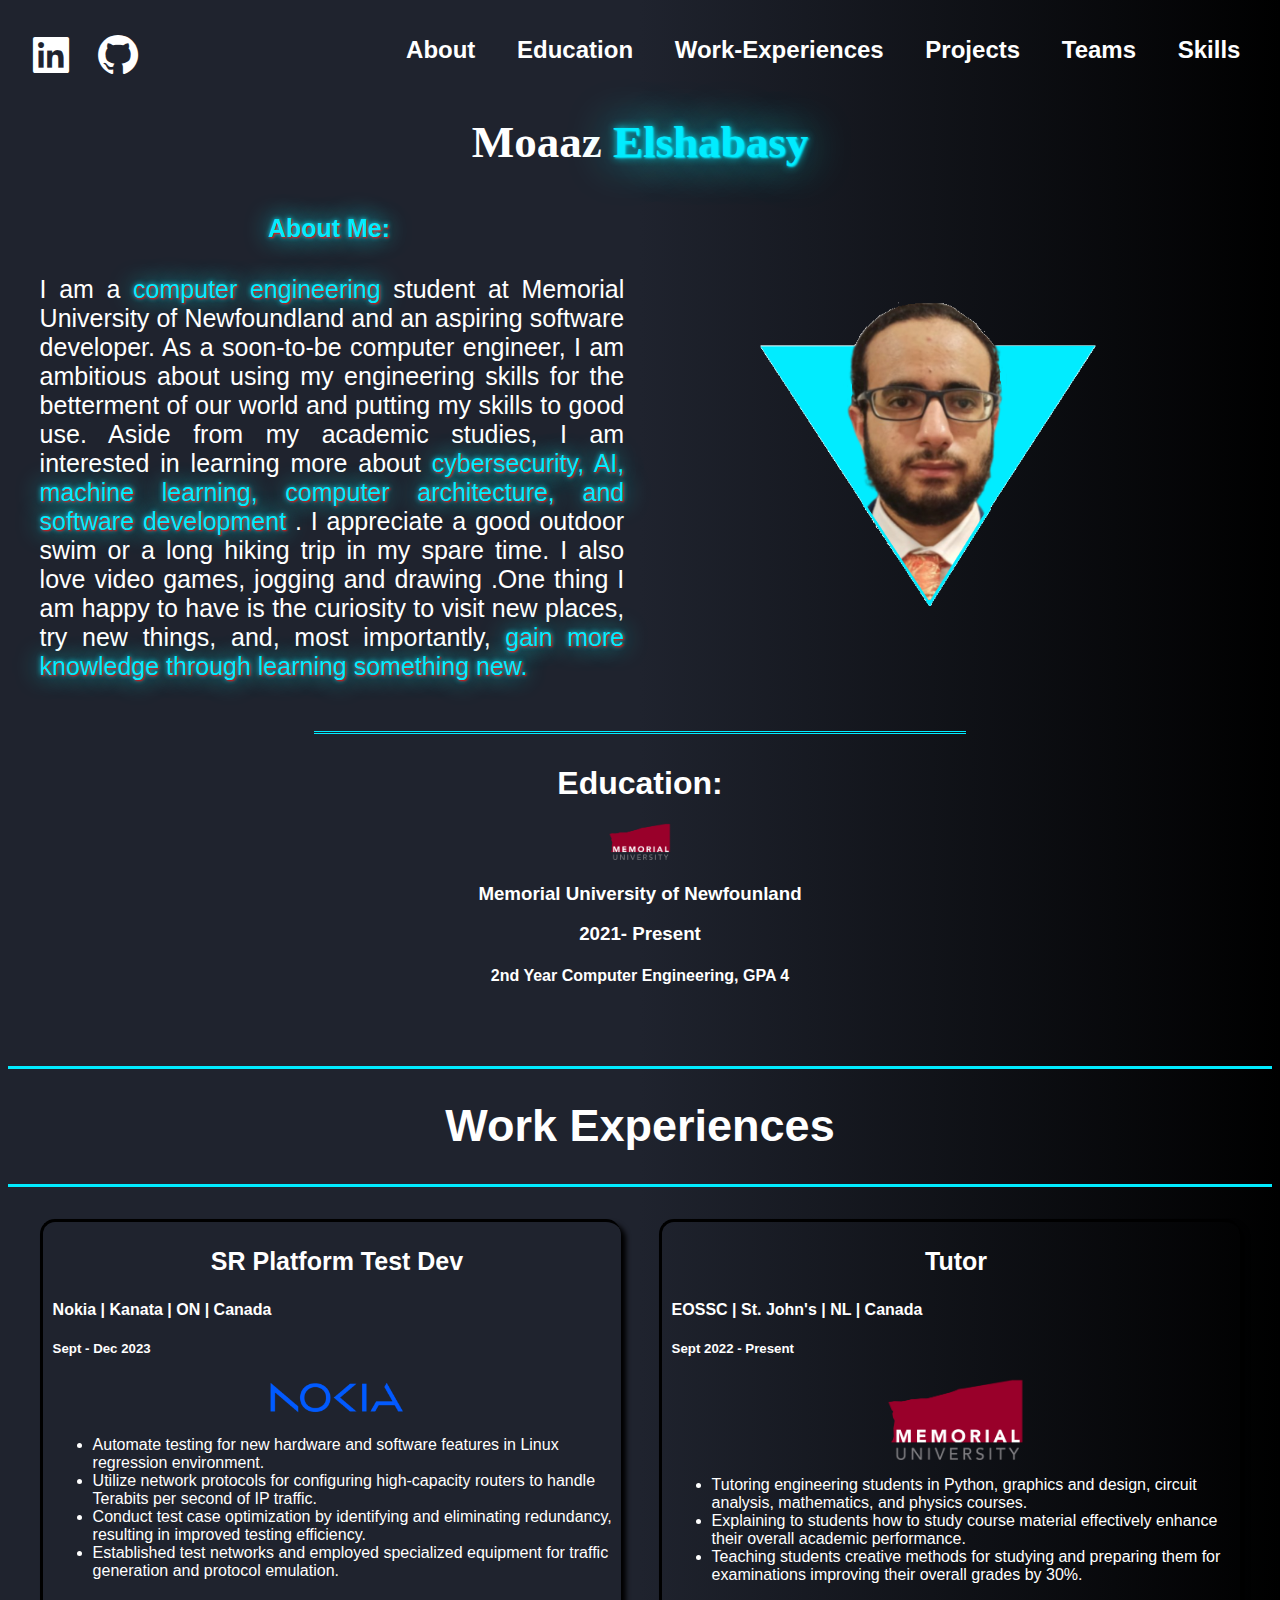
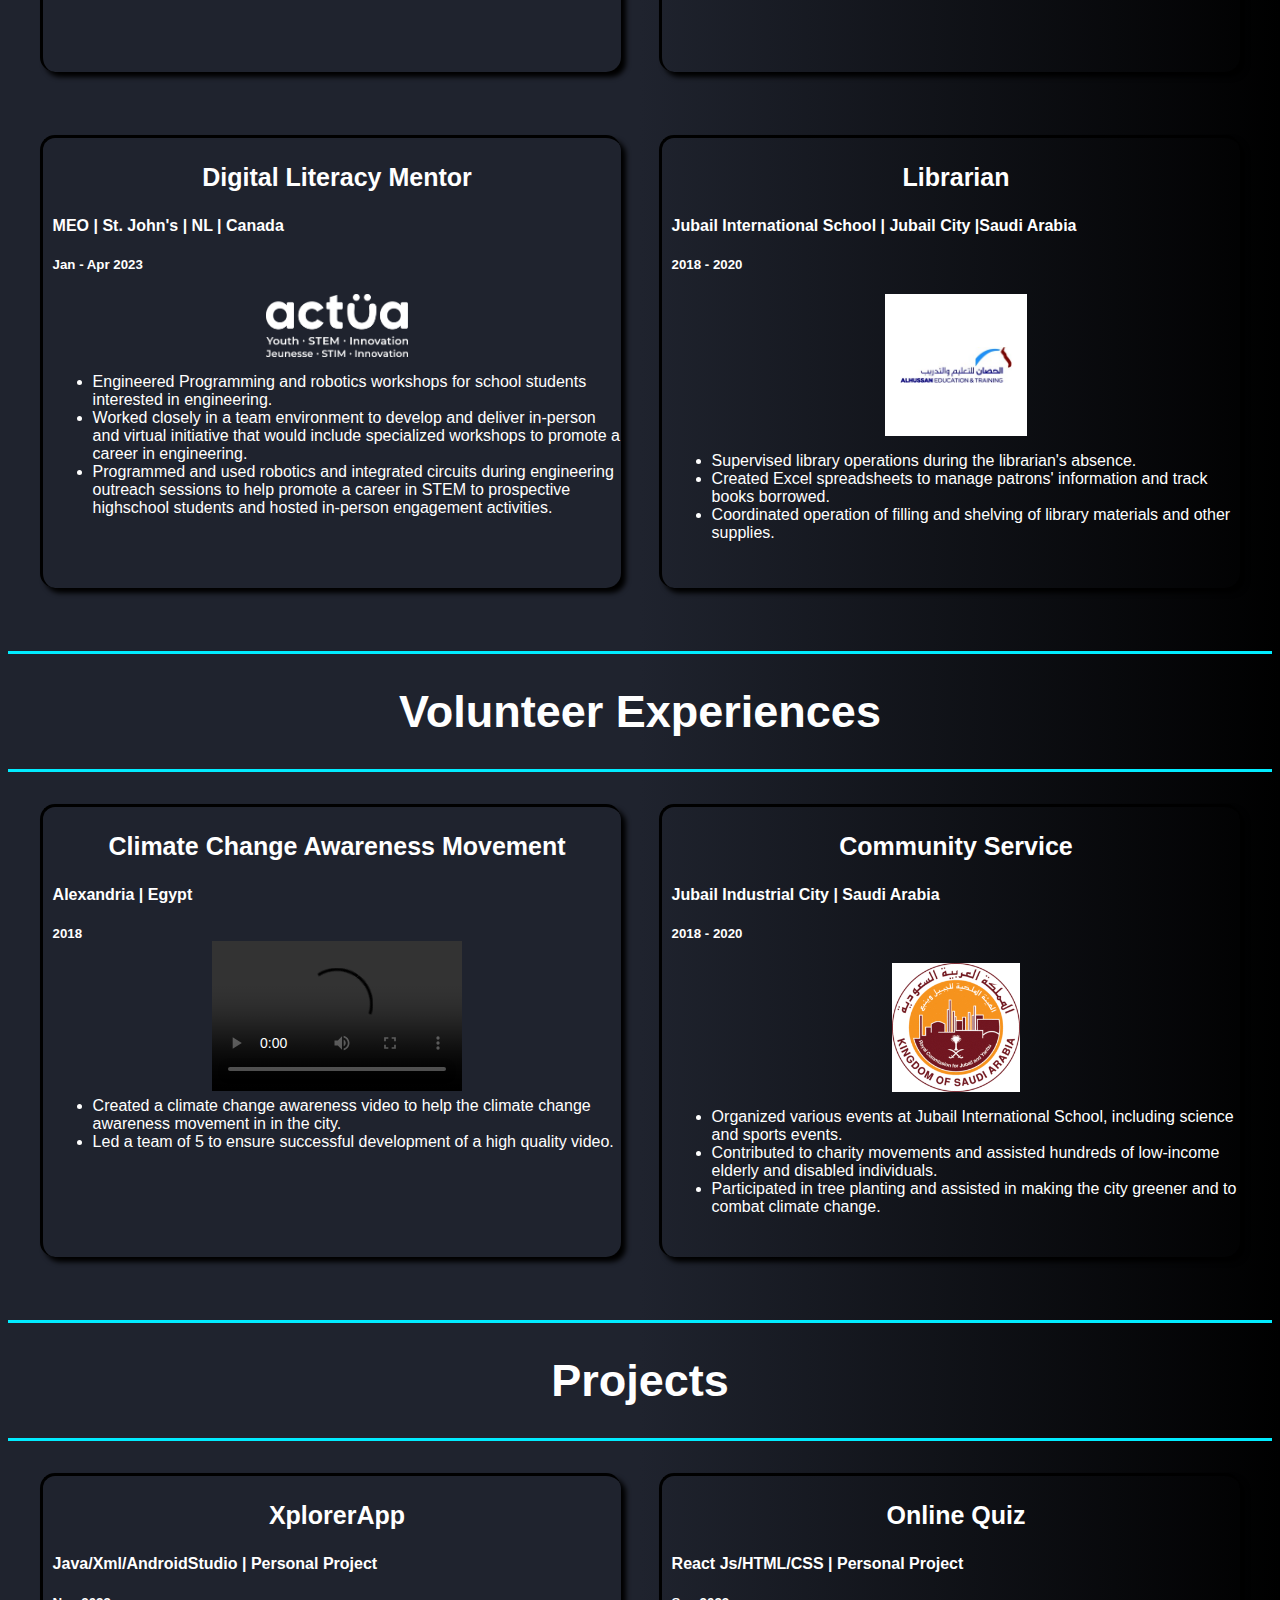
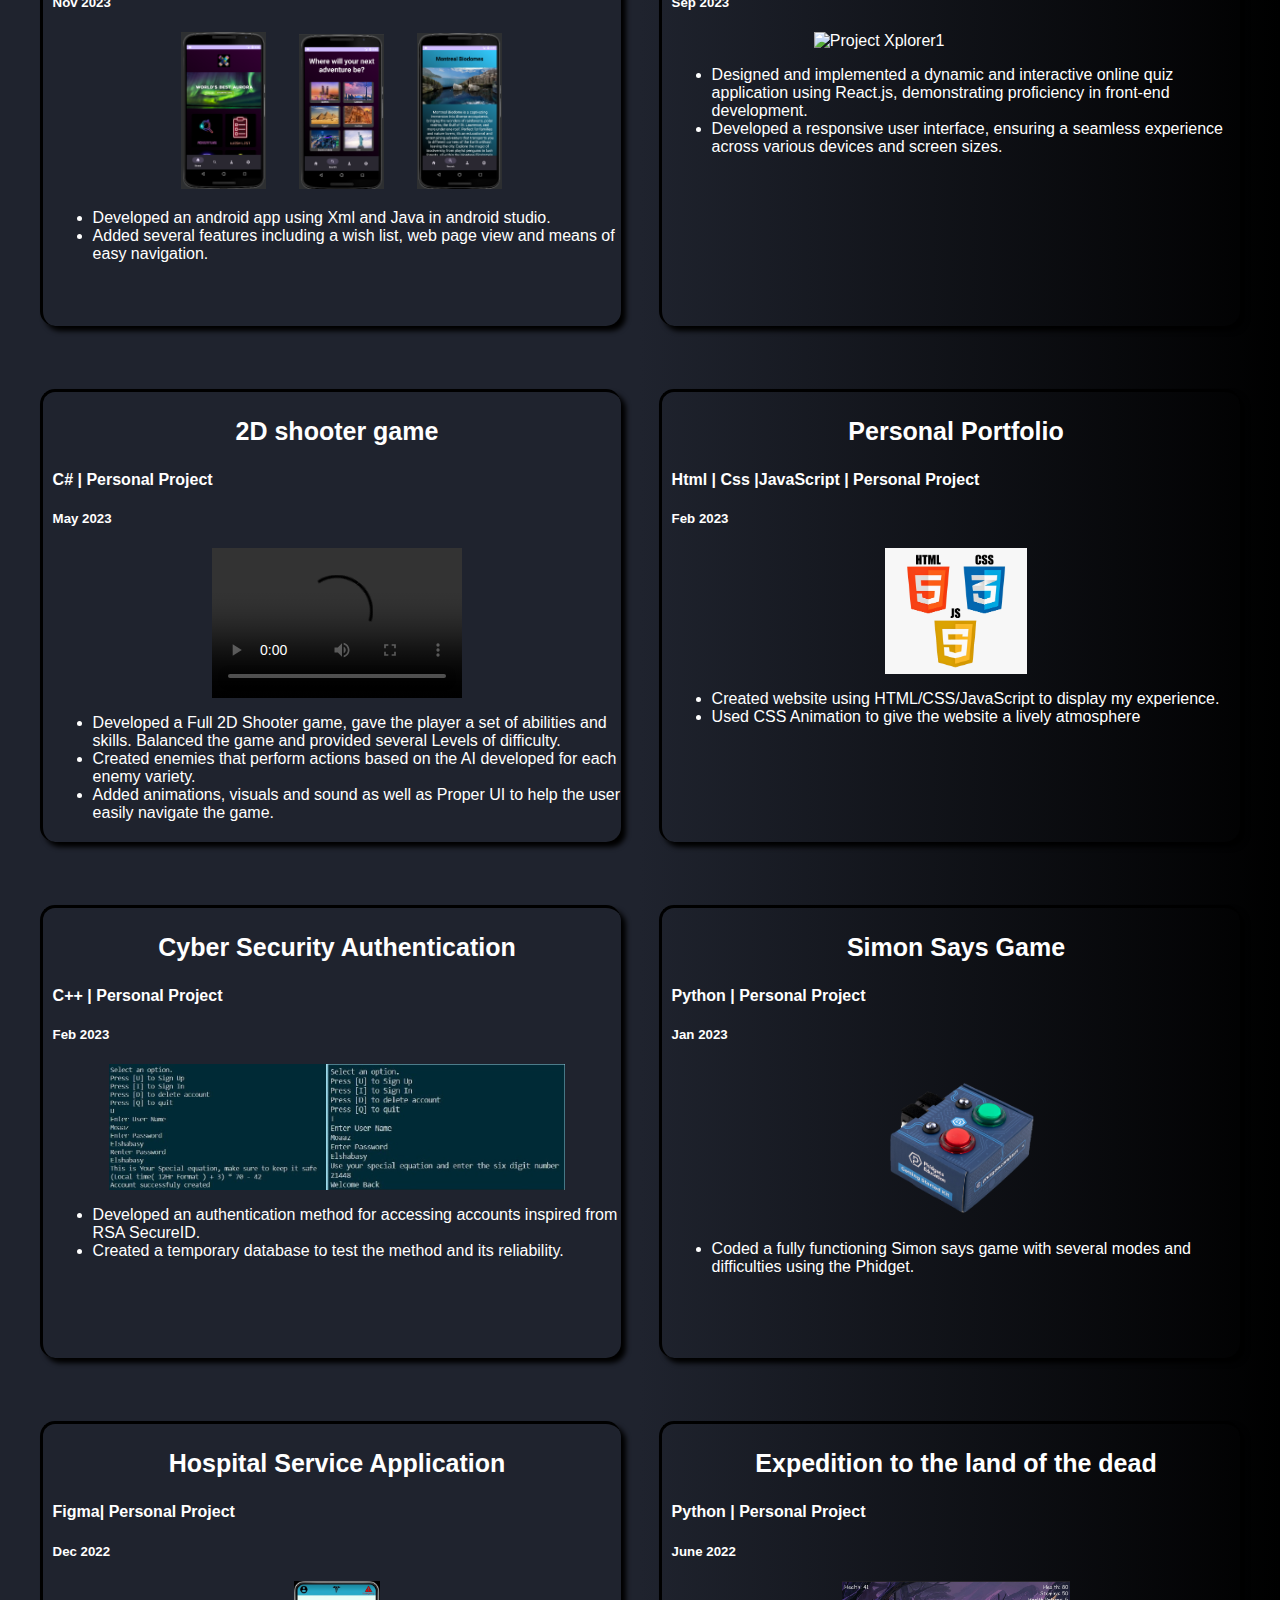
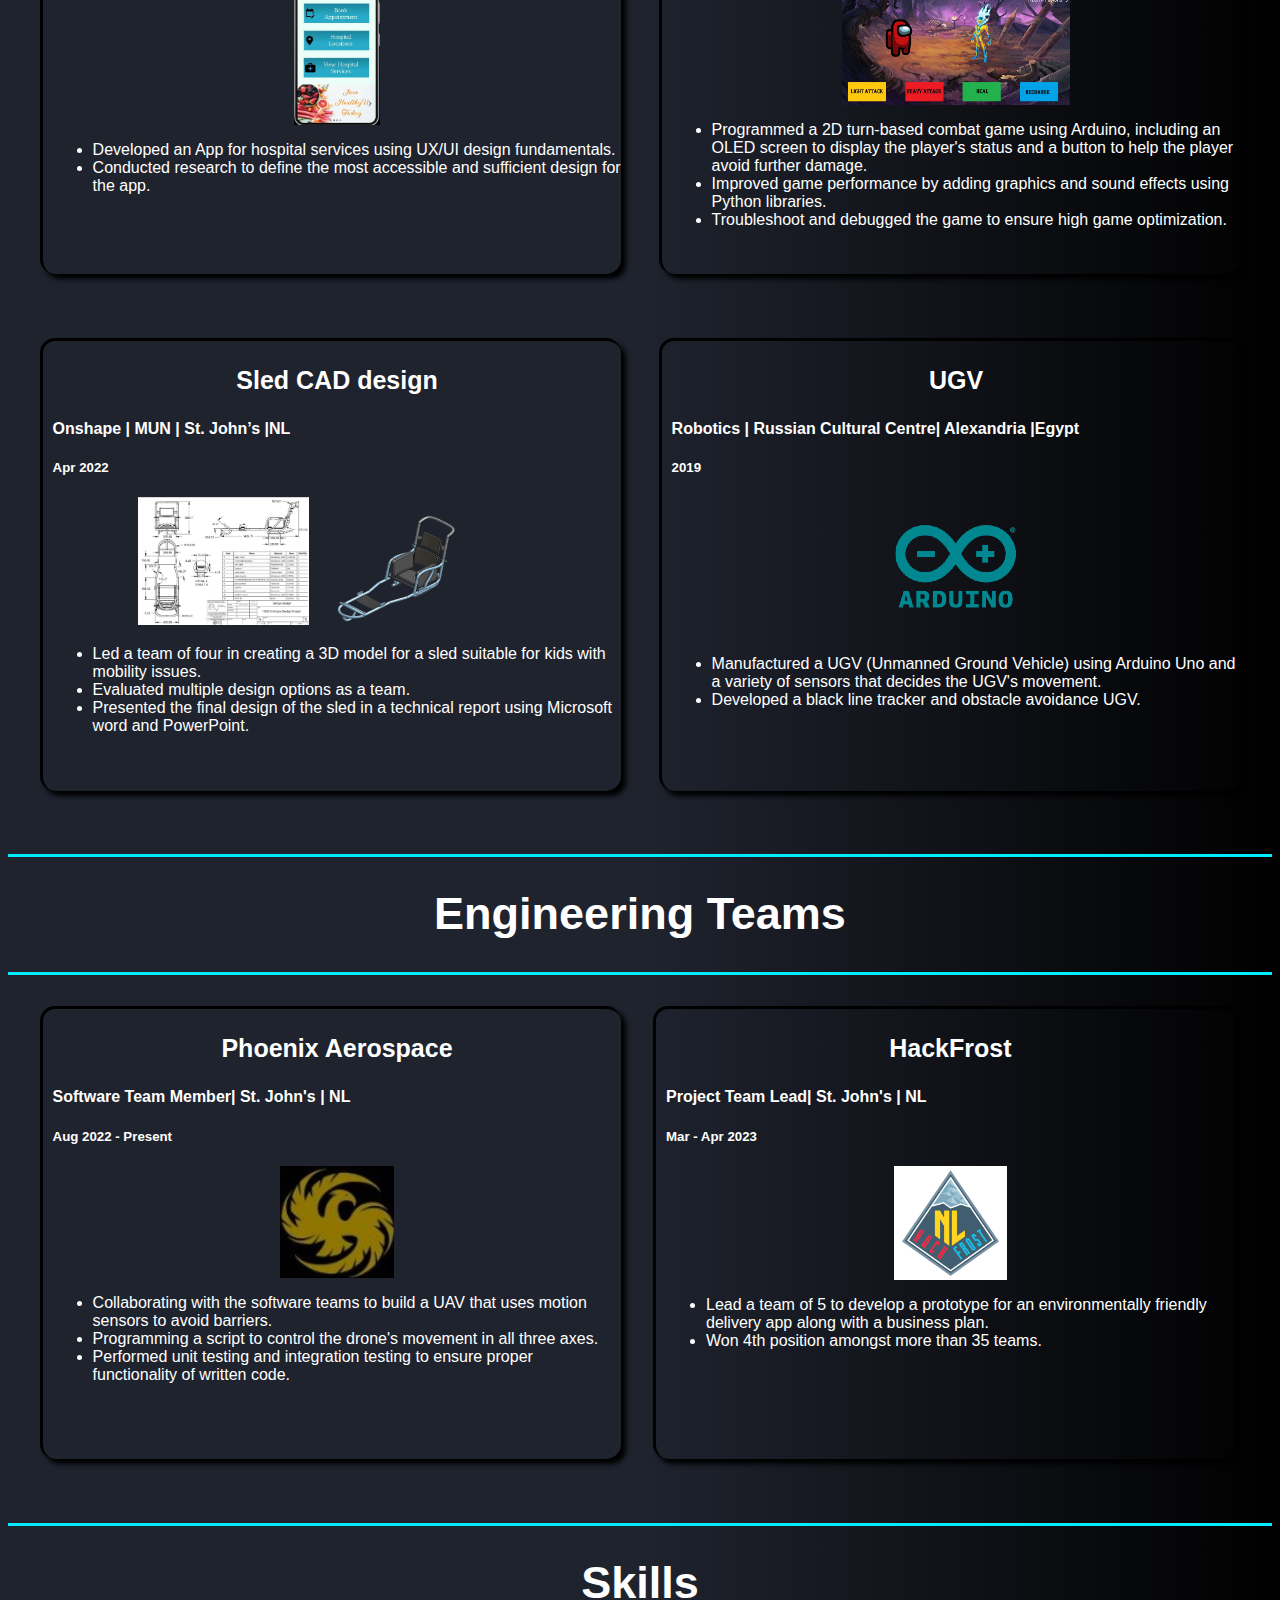
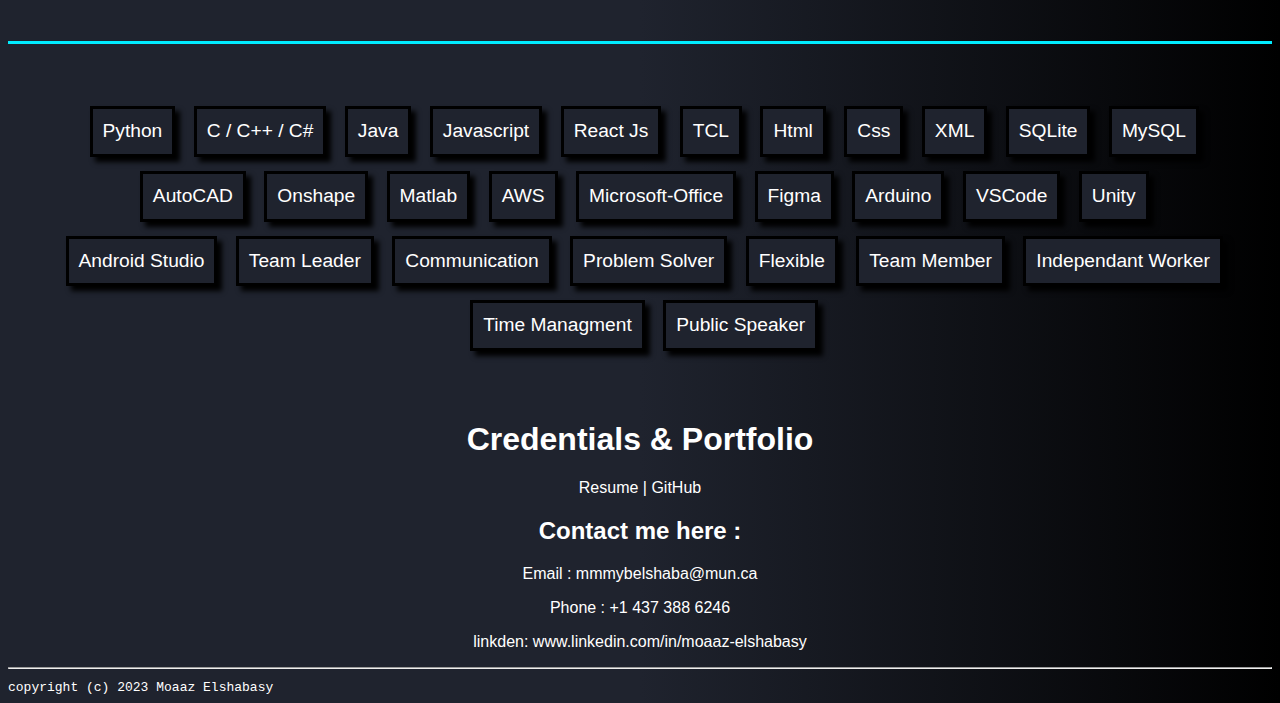
==== commit 5f9f3fcb: "Add files via upload" ====
--- a/index.html
+++ b/index.html
@@ -106,7 +106,7 @@
     <h4> Alexandria | Egypt</h4>
     <h5 style="margin-bottom: 0%;">2018</h5>
     
-    <video class = "Vi center" width="320" height="240" controls  style="; margin-right: auto; margin-left: auto; margin-top: 0%;">
+    <video class = "Vi center" width="250" height="150" controls  style="; margin-right: auto; margin-left: auto; margin-top: 0%;">
     <source src="Images/V1.mp4" type="video/mp4">
     <source src="Images/V1.ogg" type="video/ogg">
     Your browser does not support the video tag.
@@ -131,19 +131,32 @@
     <h1 class = "hd" id = "Projects">Projects</h1>
 
     <div class = "round TR" >
-    <h3 class = "PT"><a href = "https://drive.google.com/drive/folders/1bDaMM6xmsfyiX9UUAo2ruOCX7XI1Iwlt?usp=sharing" target="_blank">XplorerApp </a></h3>
+    <h3 class = "PT">XplorerApp</h3>
     <h4>Java/Xml/AndroidStudio | Personal Project</h4>
-    <h5>Sep 2023</h5>
+    <h5>Nov 2023</h5>
       <image style =" margin-left: 22.5% ;" src = "Images/xplorer1.png" width = "15%" alt = "Project Xplorer1">
       <image style =" margin-left: 5% ;" src = "Images/xplorer2.png" width = "15%" alt = "Project Xplorer1">
       <image style =" margin-left: 5% ;" src = "Images/xplorer3.png" width = "15%" alt = "Project Xplorer1">
       <ul>
         <li>Developed an android app using Xml and Java in android studio.</li>
-        <li>Added several features including a wish list, web page view and means of easy navigation</li>
+        <li>Added several features including a wish list, web page view and means of easy navigation.</li>
         
       </ul></div>
 
       <div class = "round TL" >
+    <h3 class = "PT"><a href = "https://github.com/MoaazElshabasy/MoaazElshabasy.github.io" target="_blank">Online Quiz</a></h3>
+    <h4>React Js/HTML/CSS | Personal Project</h4>
+    <h5>Sep 2023</h5>
+      <image style =" margin-left: 25% ;" src = "Images/onlineQuiz.png" width = "50%" alt = "Project Xplorer1">
+
+      <ul>
+        <li>Designed and implemented a dynamic and interactive online quiz application using React.js, demonstrating proficiency in front-end development.</li>
+        <li>Developed a responsive user interface, ensuring a seamless experience across various devices and screen sizes.</li>
+        
+      </ul></div>
+
+
+      <div class = "round R" >
     <h3 class = "PT"><a href = "https://drive.google.com/drive/folders/1bDaMM6xmsfyiX9UUAo2ruOCX7XI1Iwlt?usp=sharing" target="_blank">2D shooter game </a></h3>
     <h4>C# | Personal Project</h4>
     <h5>May 2023</h5>
@@ -159,7 +172,7 @@
       </ul></div>
 
 
-      <div class = "round R" >
+      <div class = "round TL" >
     <h3 class = "PT">Personal Portfolio</h3>
     <h4>Html | Css |JavaScript | Personal Project</h4>
     <h5>Feb 2023</h5>
@@ -170,7 +183,7 @@
         
       </ul></div>
 
-    <div class = "round TL" >
+    <div class = "round R" >
     <h3 class = "PT"><a href = "https://github.com/MoaazElshabasy/Cyber-Security" target="_blank">Cyber Security Authentication</a></h3>
     <h4>C++ | Personal Project</h4>
     <h5>Feb 2023</h5>
@@ -180,7 +193,7 @@
         <li>Created a temporary database to test the method and its reliability.</li>
       </ul></div>
 
-    <div class = "round R">
+    <div class = "round TL">
     <h3 class = "PT"><a href = "https://github.com/MoaazElshabasy/General_Codes/blob/main/Simon%20Says%20Game.py" target="_blank">Simon Says Game</a></h3>
     <h4>Python | Personal Project</h4>
     <h5>Jan 2023</h5>
@@ -189,7 +202,7 @@
       <ul>
         <li>Coded a fully functioning Simon says game with several modes and difficulties using the Phidget.</li>
       </ul></div>
-    <div class = "round TL" >
+    <div class = "round R" >
     <h3 class = "PT"><a href = "https://www.figma.com/proto/oZxn7XmPi82n2C5DPDFpCK/App-1.1?node-id=32%3A59&starting-point-node-id=32%3A59" target="_blank">Hospital Service Application</a></h3>
     <h4>Figma| Personal Project</h4>
     <h5>Dec 2022</h5>
@@ -199,9 +212,9 @@
         <li>Developed an App for hospital services using UX/UI design fundamentals.</li>
         <li>Conducted research to define the most accessible and sufficient design for the app.</li>
       </ul></div>
-    <div class = "round R" >
+    <div class = "round TL" >
     <h3 class = "PT"><a href = "https://github.com/MoaazElshabasy/Expedition-to-the-land-of-the-dead" target="_blank">Expedition to the land of the dead</a></h3>
-    <h4>2D Turn-Based Game| Python | Personal Project</h4>
+    <h4> Python | Personal Project</h4>
     <h5>June 2022</h5>
     <image src = "Images/P3.jpg" width = "40%" alt = "Project 3"class = "center"></image>
       <ul>
@@ -211,7 +224,7 @@
       </ul></div>
 
 
-     <div  class = "round TL">
+     <div  class = "round R">
       <h3 class = "PT">Sled CAD design</h3>
     <h4>Onshape | MUN | St. John’s |NL</h4>
     <h5>Apr 2022</h5>
@@ -224,7 +237,7 @@
         <li>Presented the final design of the sled in a technical report using Microsoft word and PowerPoint.</li>
       </ul></div>
 
-    <div  class = "round R">
+    <div  class = "round TL">
       <h3 class = "PT"  >UGV</h3>
     <h4>Robotics | Russian Cultural Centre| Alexandria |Egypt</h4>
     <h5>2019</h5>
@@ -268,6 +281,7 @@
       <li>C / C++ / C#</li>
       <li>Java</li>
       <li>Javascript</li>
+      <li>React Js</li>
       <li>TCL</li>
       <li>Html</li>
       <li>Css</li>
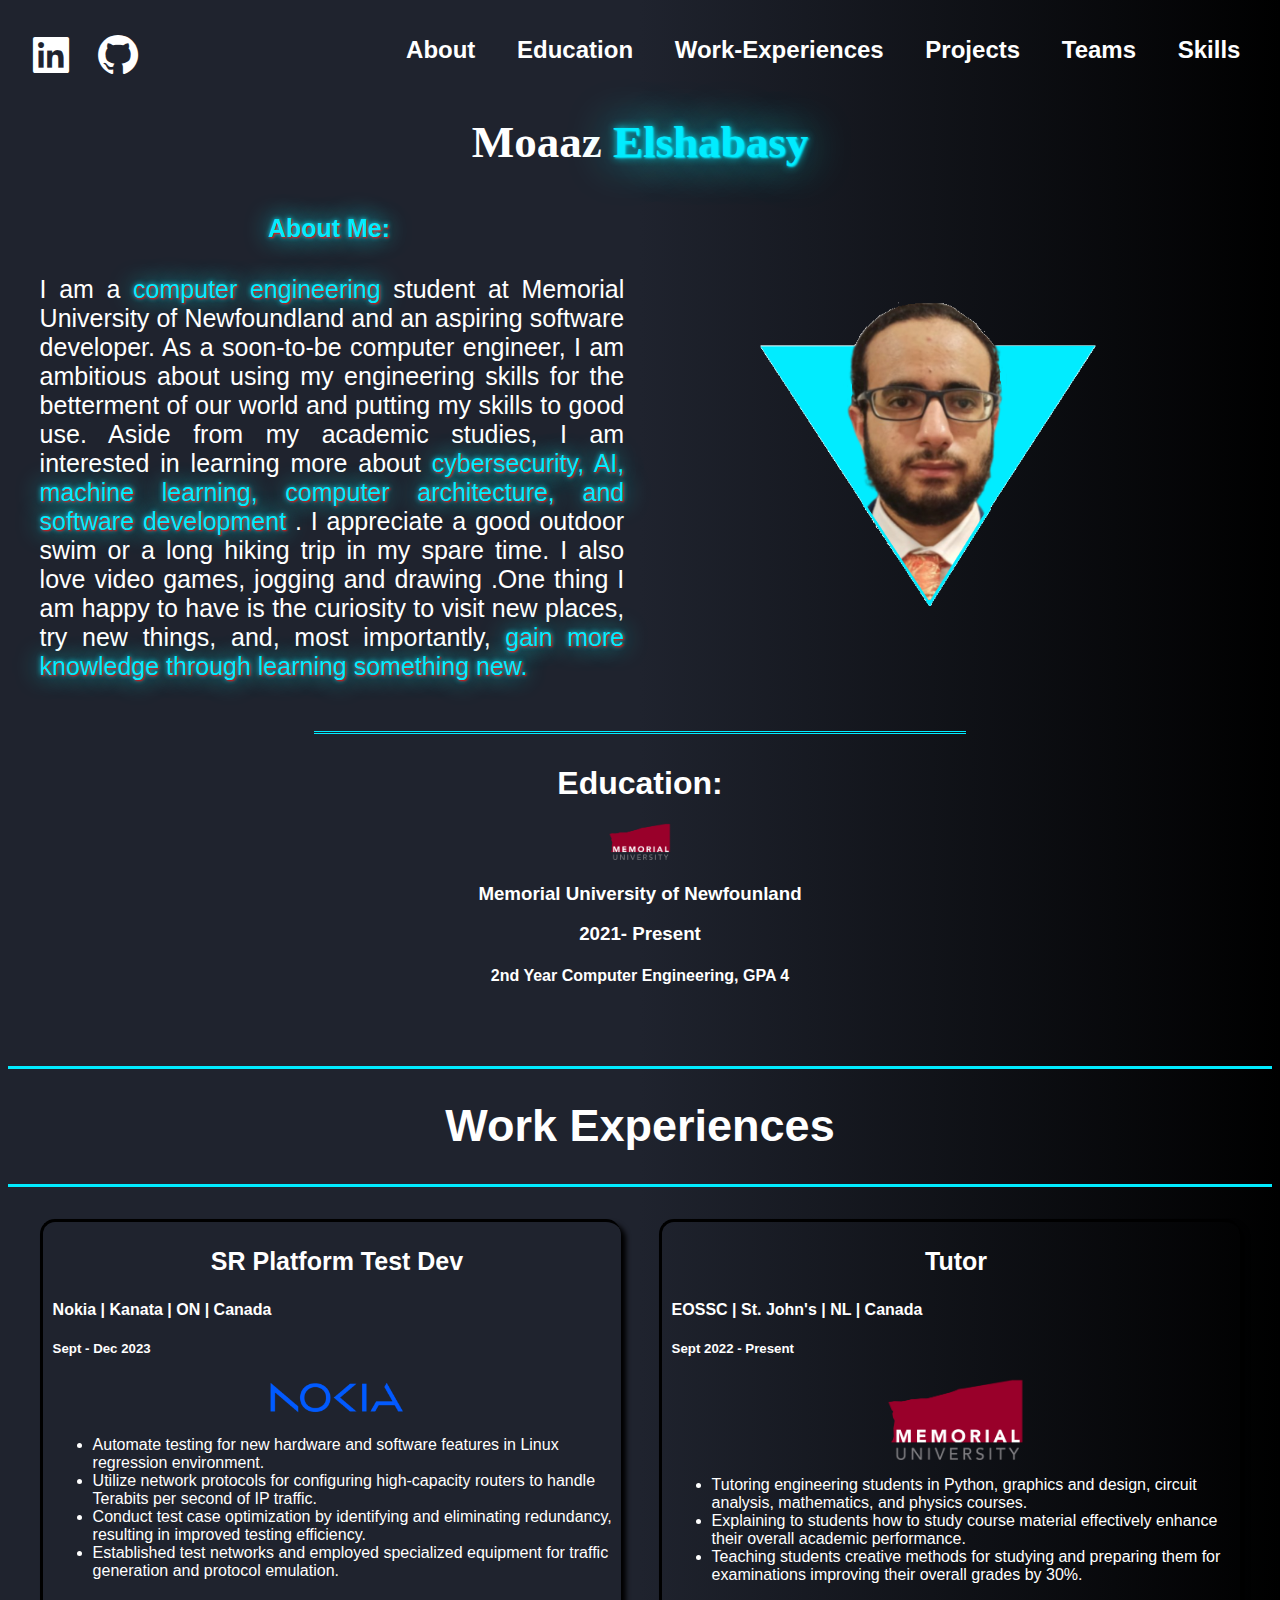
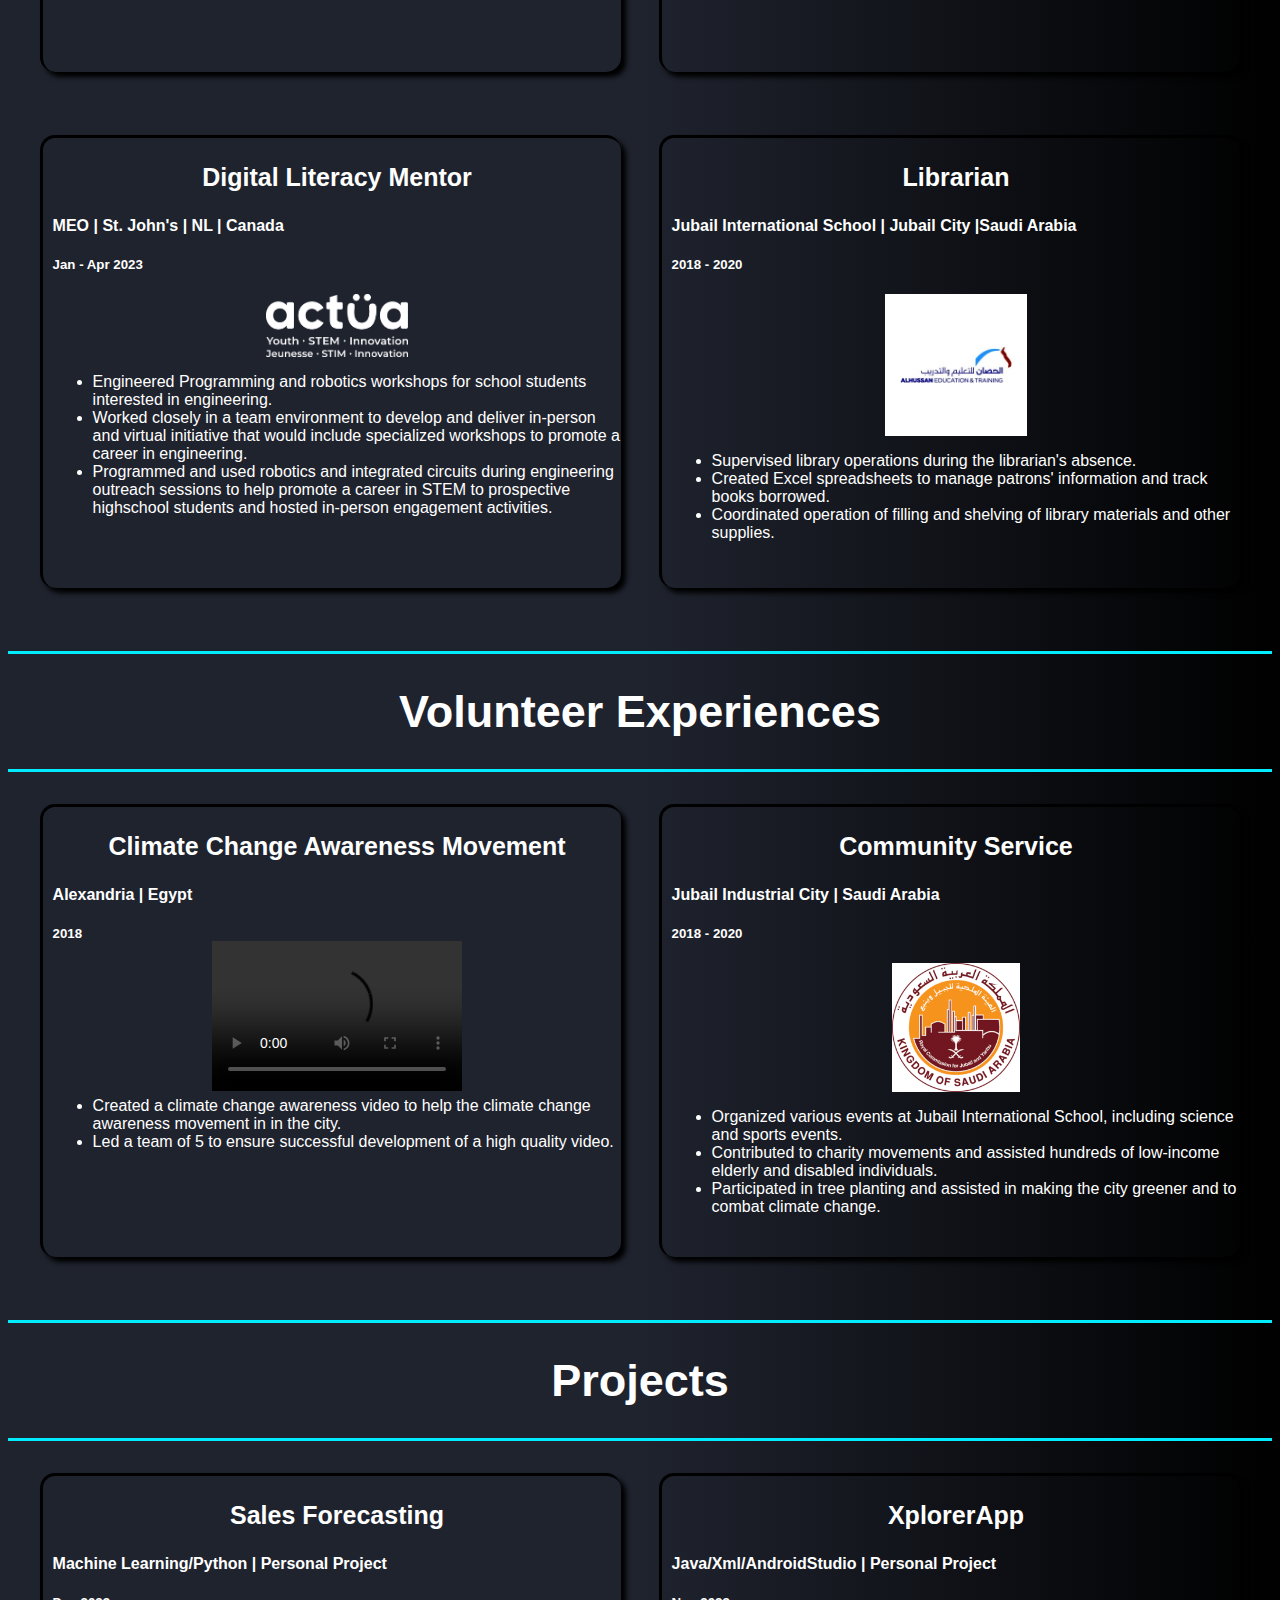
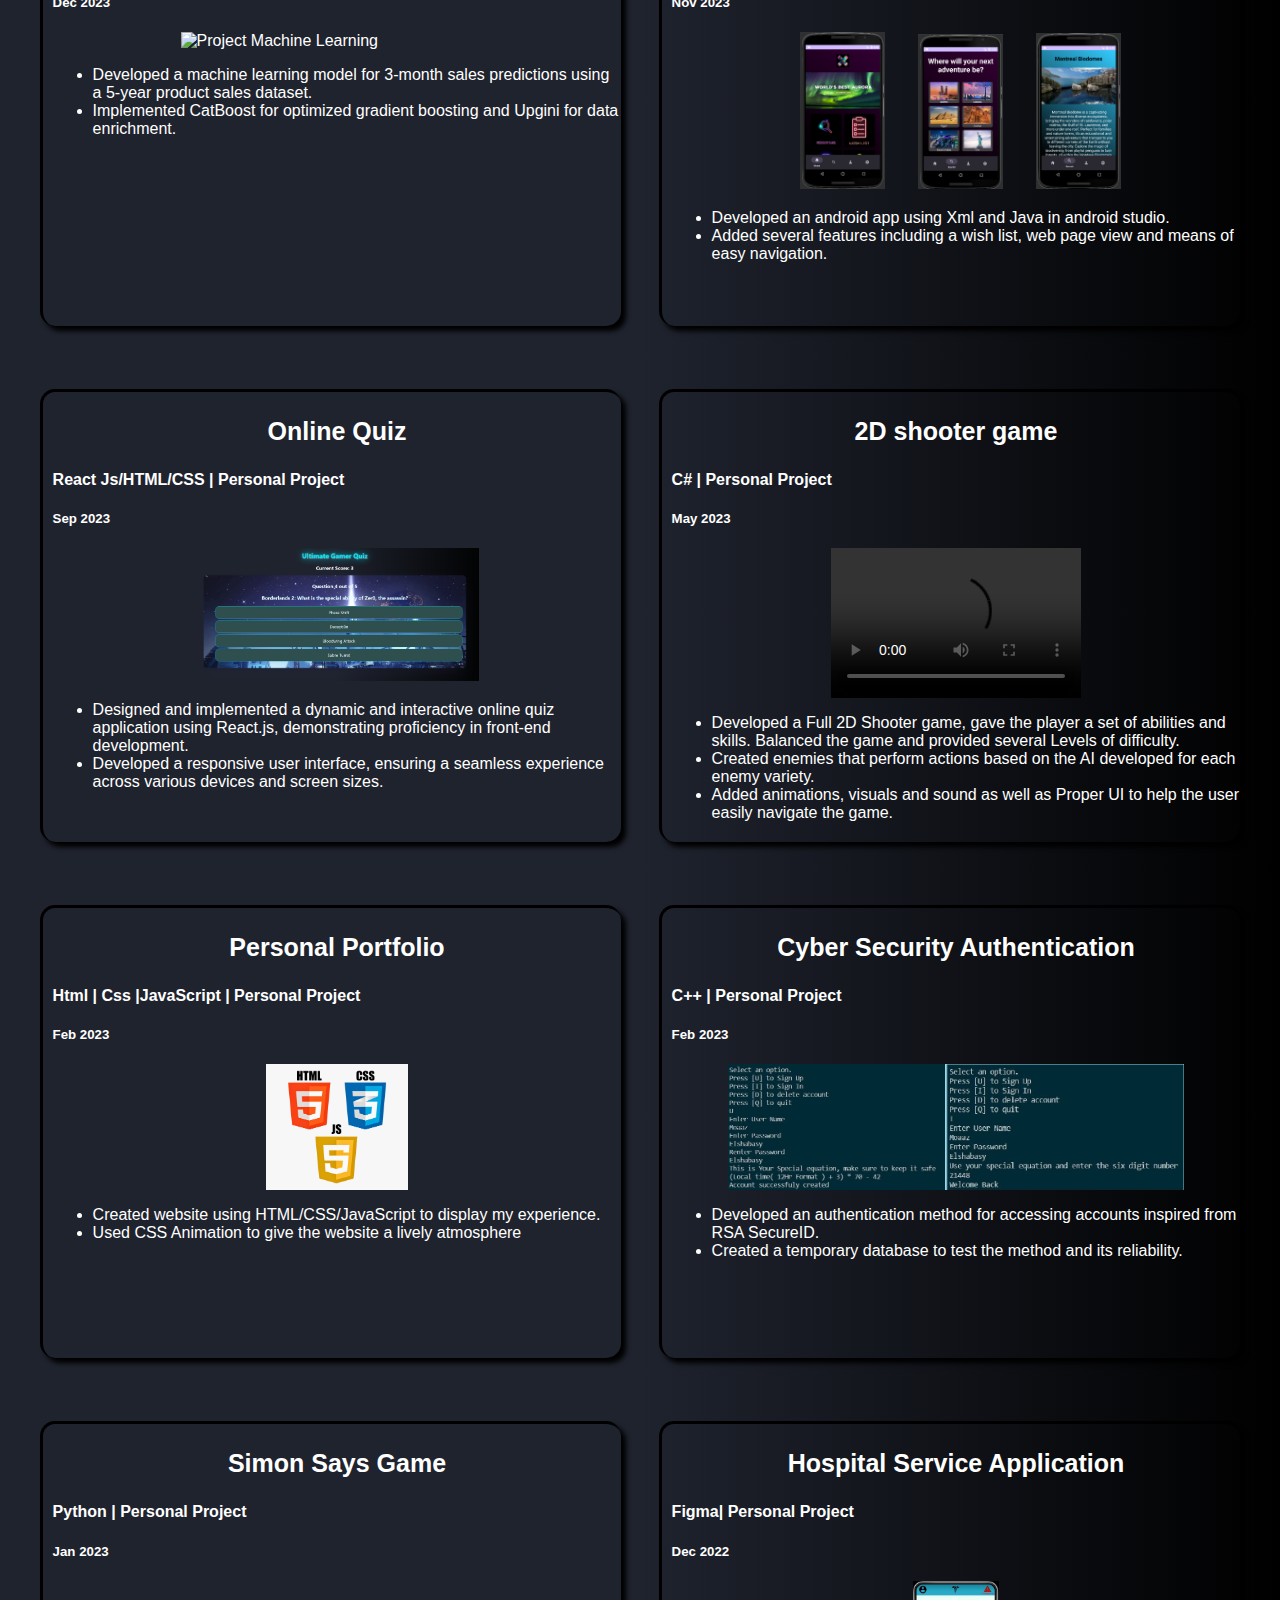
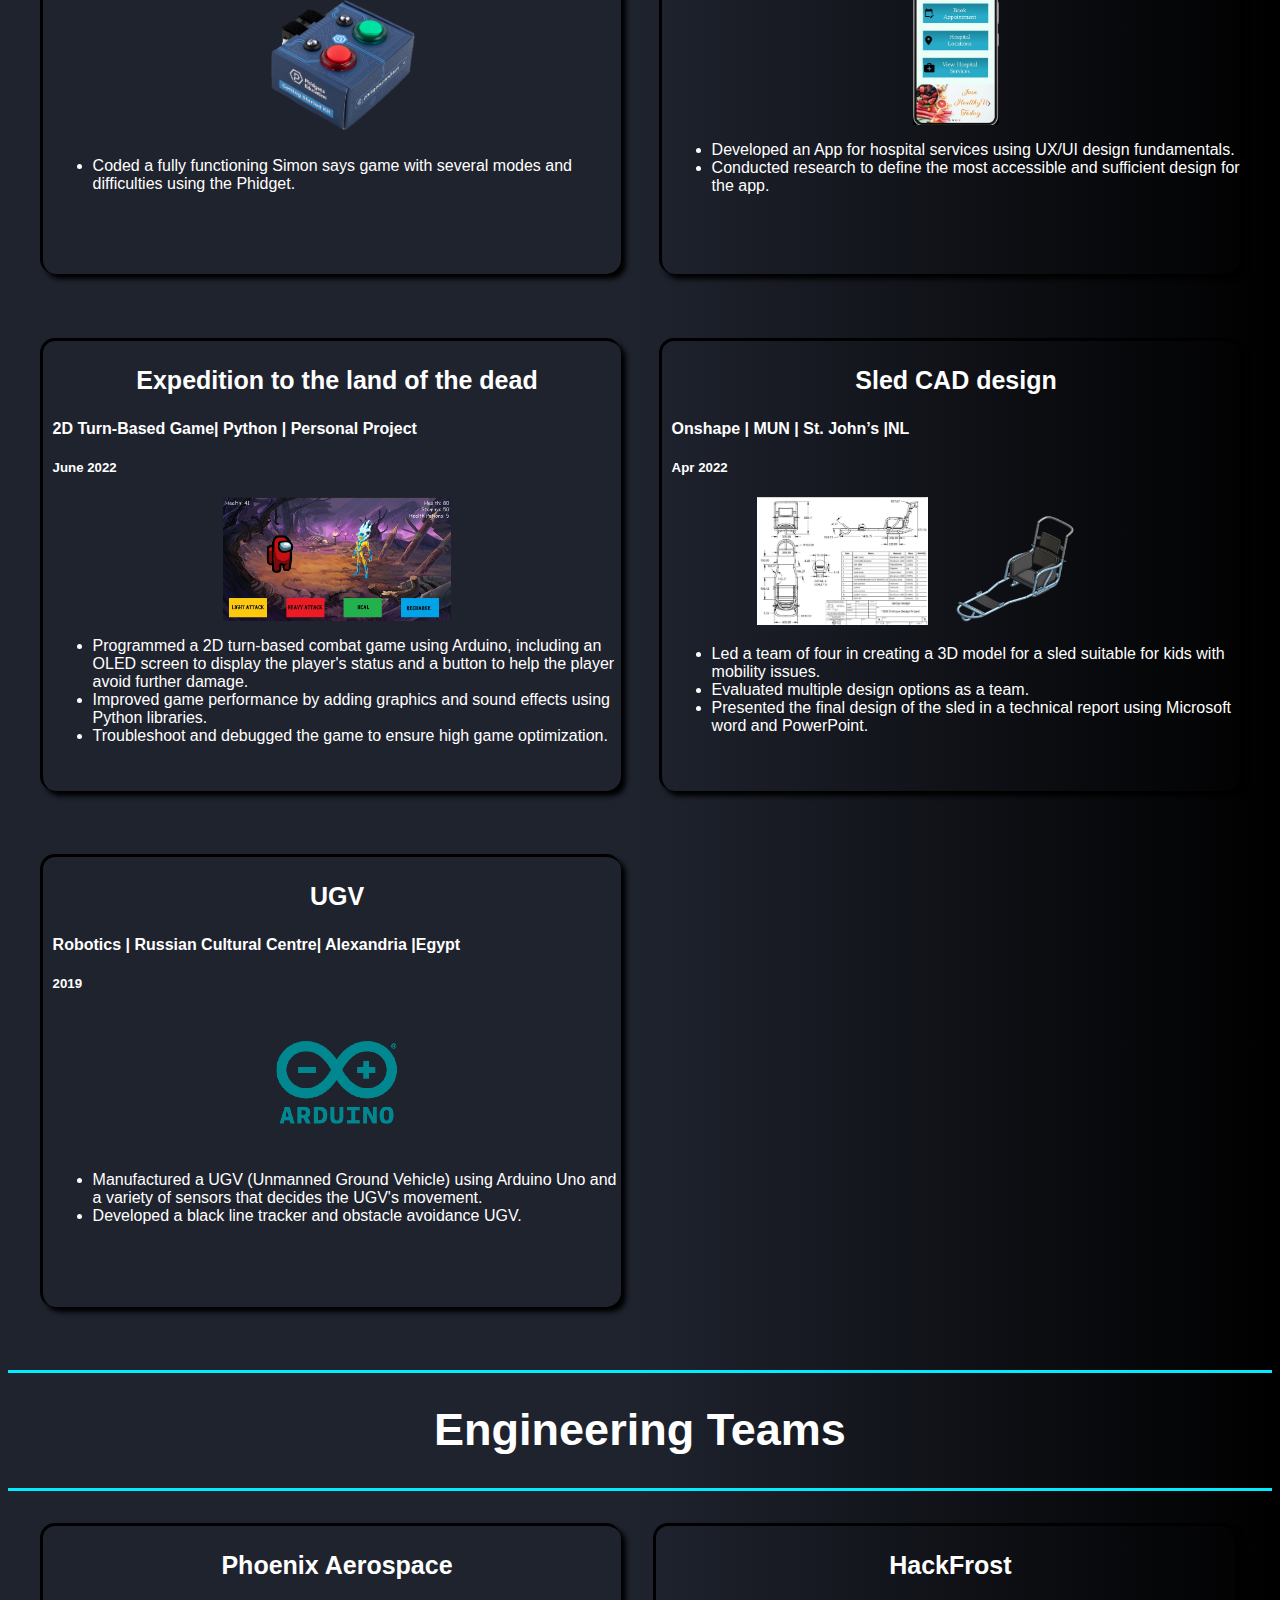
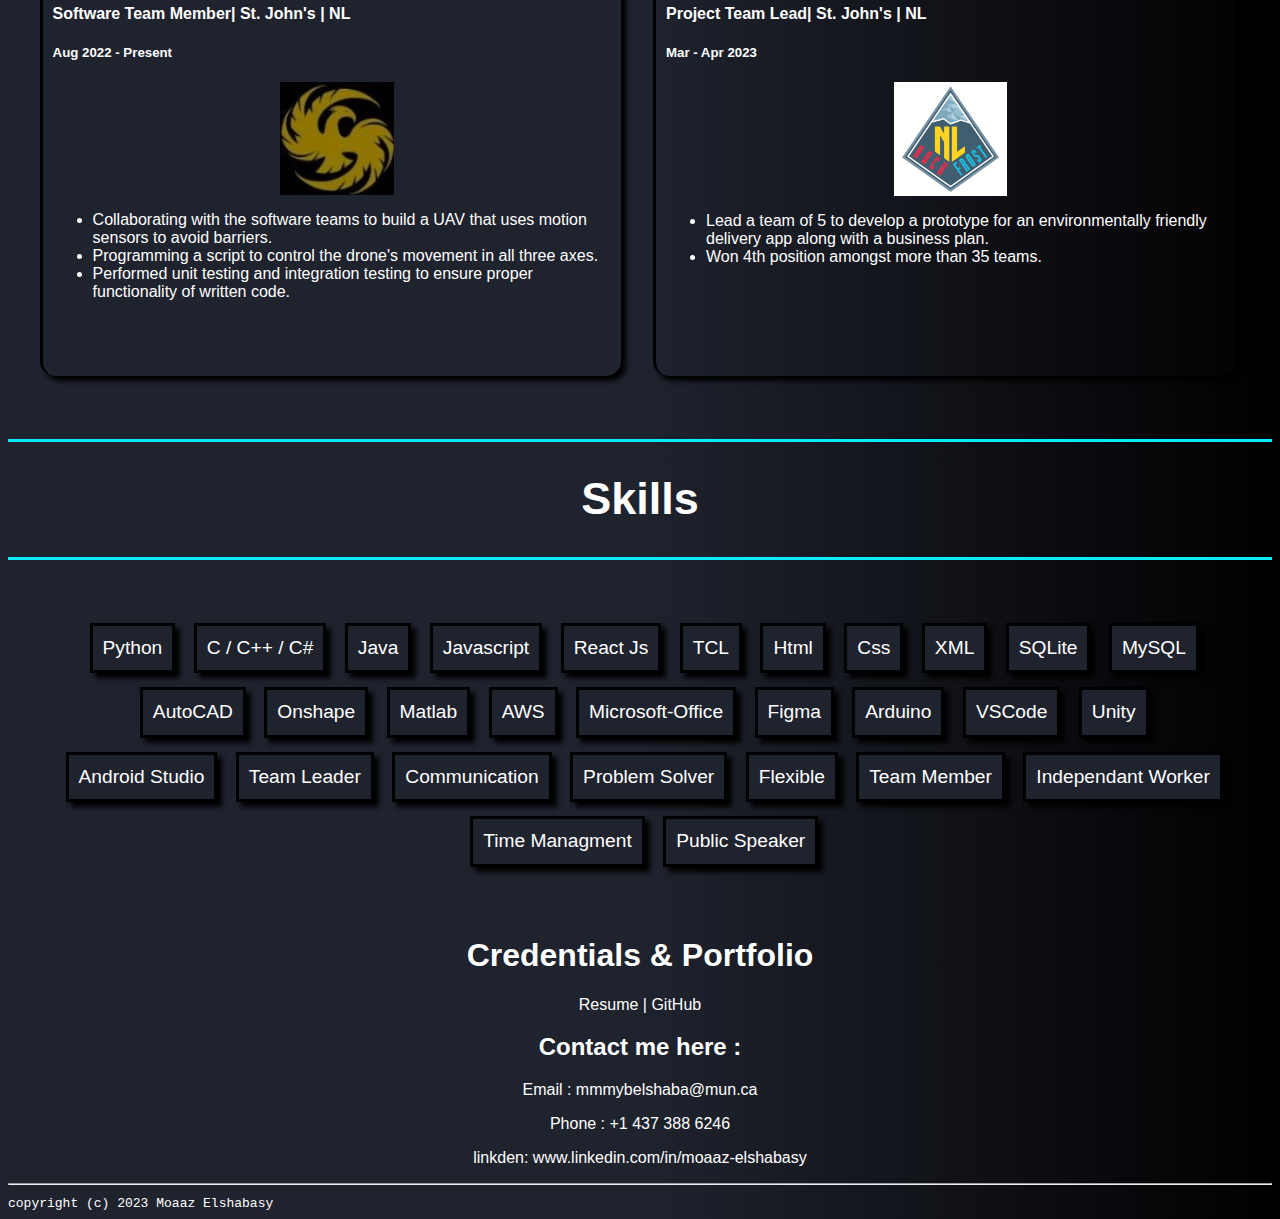
==== commit 1618f094: "Add files via upload" ====
--- a/index.html
+++ b/index.html
@@ -131,6 +131,17 @@
     <h1 class = "hd" id = "Projects">Projects</h1>
 
     <div class = "round TR" >
+    <h3 class = "PT">Sales Forecasting</h3>
+    <h4>Machine Learning/Python | Personal Project</h4>
+    <h5>Dec 2023</h5>
+      <image style =" margin-left: 22.5% ;" src = "Images/MLproject.jpg" width = "45%" alt = "Project Machine Learning">
+      <ul>
+        <li>Developed a machine learning model for 3-month sales predictions using a 5-year product sales dataset.</li>
+        <li>Implemented CatBoost for optimized gradient boosting and Upgini for data enrichment.</li>
+        
+      </ul></div>
+
+    <div class = "round TL" >
     <h3 class = "PT">XplorerApp</h3>
     <h4>Java/Xml/AndroidStudio | Personal Project</h4>
     <h5>Nov 2023</h5>
@@ -143,7 +154,7 @@
         
       </ul></div>
 
-      <div class = "round TL" >
+      <div class = "round R" >
     <h3 class = "PT"><a href = "https://github.com/MoaazElshabasy/MoaazElshabasy.github.io" target="_blank">Online Quiz</a></h3>
     <h4>React Js/HTML/CSS | Personal Project</h4>
     <h5>Sep 2023</h5>
@@ -156,7 +167,7 @@
       </ul></div>
 
 
-      <div class = "round R" >
+      <div class = "round TL" >
     <h3 class = "PT"><a href = "https://drive.google.com/drive/folders/1bDaMM6xmsfyiX9UUAo2ruOCX7XI1Iwlt?usp=sharing" target="_blank">2D shooter game </a></h3>
     <h4>C# | Personal Project</h4>
     <h5>May 2023</h5>
@@ -172,7 +183,7 @@
       </ul></div>
 
 
-      <div class = "round TL" >
+      <div class = "round R" >
     <h3 class = "PT">Personal Portfolio</h3>
     <h4>Html | Css |JavaScript | Personal Project</h4>
     <h5>Feb 2023</h5>
@@ -183,7 +194,7 @@
         
       </ul></div>
 
-    <div class = "round R" >
+    <div class = "round TL" >
     <h3 class = "PT"><a href = "https://github.com/MoaazElshabasy/Cyber-Security" target="_blank">Cyber Security Authentication</a></h3>
     <h4>C++ | Personal Project</h4>
     <h5>Feb 2023</h5>
@@ -193,7 +204,7 @@
         <li>Created a temporary database to test the method and its reliability.</li>
       </ul></div>
 
-    <div class = "round TL">
+    <div class = "round R">
     <h3 class = "PT"><a href = "https://github.com/MoaazElshabasy/General_Codes/blob/main/Simon%20Says%20Game.py" target="_blank">Simon Says Game</a></h3>
     <h4>Python | Personal Project</h4>
     <h5>Jan 2023</h5>
@@ -202,7 +213,7 @@
       <ul>
         <li>Coded a fully functioning Simon says game with several modes and difficulties using the Phidget.</li>
       </ul></div>
-    <div class = "round R" >
+    <div class = "round TL" >
     <h3 class = "PT"><a href = "https://www.figma.com/proto/oZxn7XmPi82n2C5DPDFpCK/App-1.1?node-id=32%3A59&starting-point-node-id=32%3A59" target="_blank">Hospital Service Application</a></h3>
     <h4>Figma| Personal Project</h4>
     <h5>Dec 2022</h5>
@@ -212,9 +223,9 @@
         <li>Developed an App for hospital services using UX/UI design fundamentals.</li>
         <li>Conducted research to define the most accessible and sufficient design for the app.</li>
       </ul></div>
-    <div class = "round TL" >
+    <div class = "round R" >
     <h3 class = "PT"><a href = "https://github.com/MoaazElshabasy/Expedition-to-the-land-of-the-dead" target="_blank">Expedition to the land of the dead</a></h3>
-    <h4> Python | Personal Project</h4>
+    <h4>2D Turn-Based Game| Python | Personal Project</h4>
     <h5>June 2022</h5>
     <image src = "Images/P3.jpg" width = "40%" alt = "Project 3"class = "center"></image>
       <ul>
@@ -224,7 +235,7 @@
       </ul></div>
 
 
-     <div  class = "round R">
+     <div  class = "round TL">
       <h3 class = "PT">Sled CAD design</h3>
     <h4>Onshape | MUN | St. John’s |NL</h4>
     <h5>Apr 2022</h5>
@@ -237,7 +248,7 @@
         <li>Presented the final design of the sled in a technical report using Microsoft word and PowerPoint.</li>
       </ul></div>
 
-    <div  class = "round TL">
+    <div  class = "round R">
       <h3 class = "PT"  >UGV</h3>
     <h4>Robotics | Russian Cultural Centre| Alexandria |Egypt</h4>
     <h5>2019</h5>
